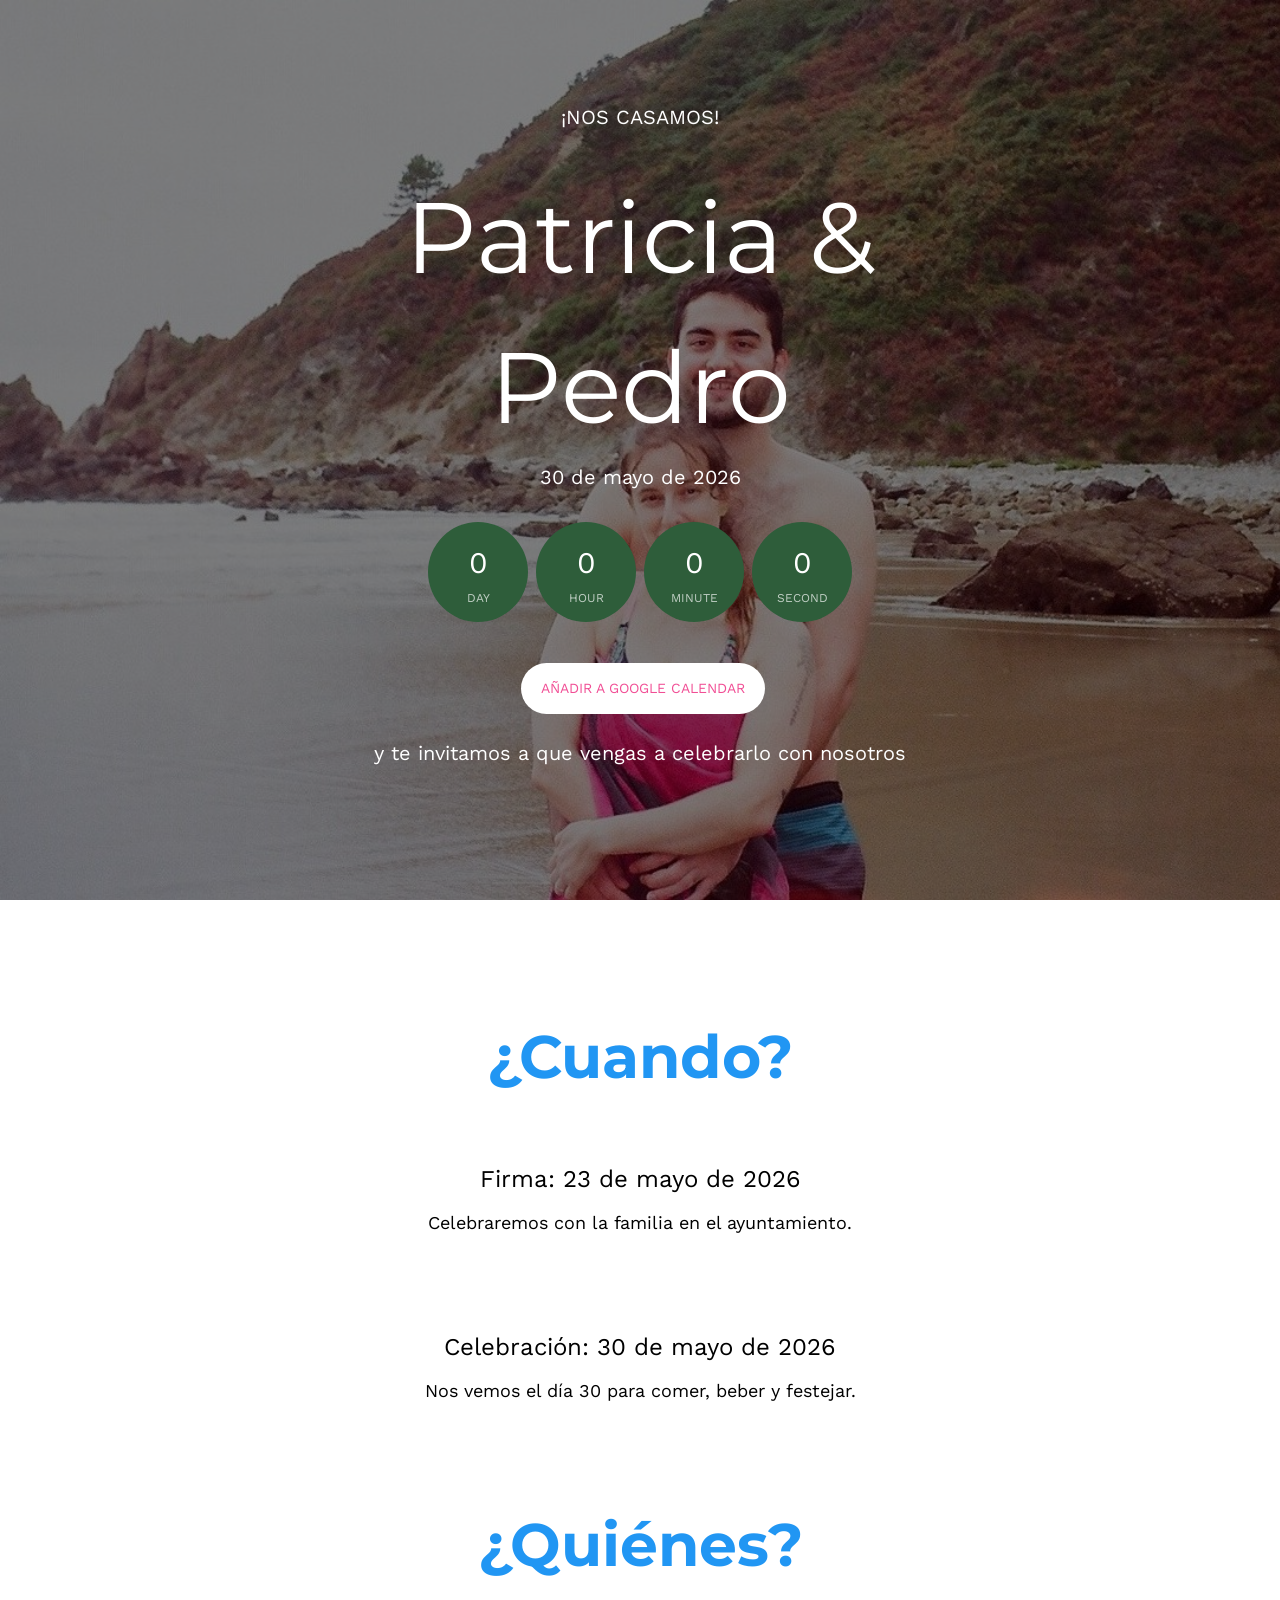
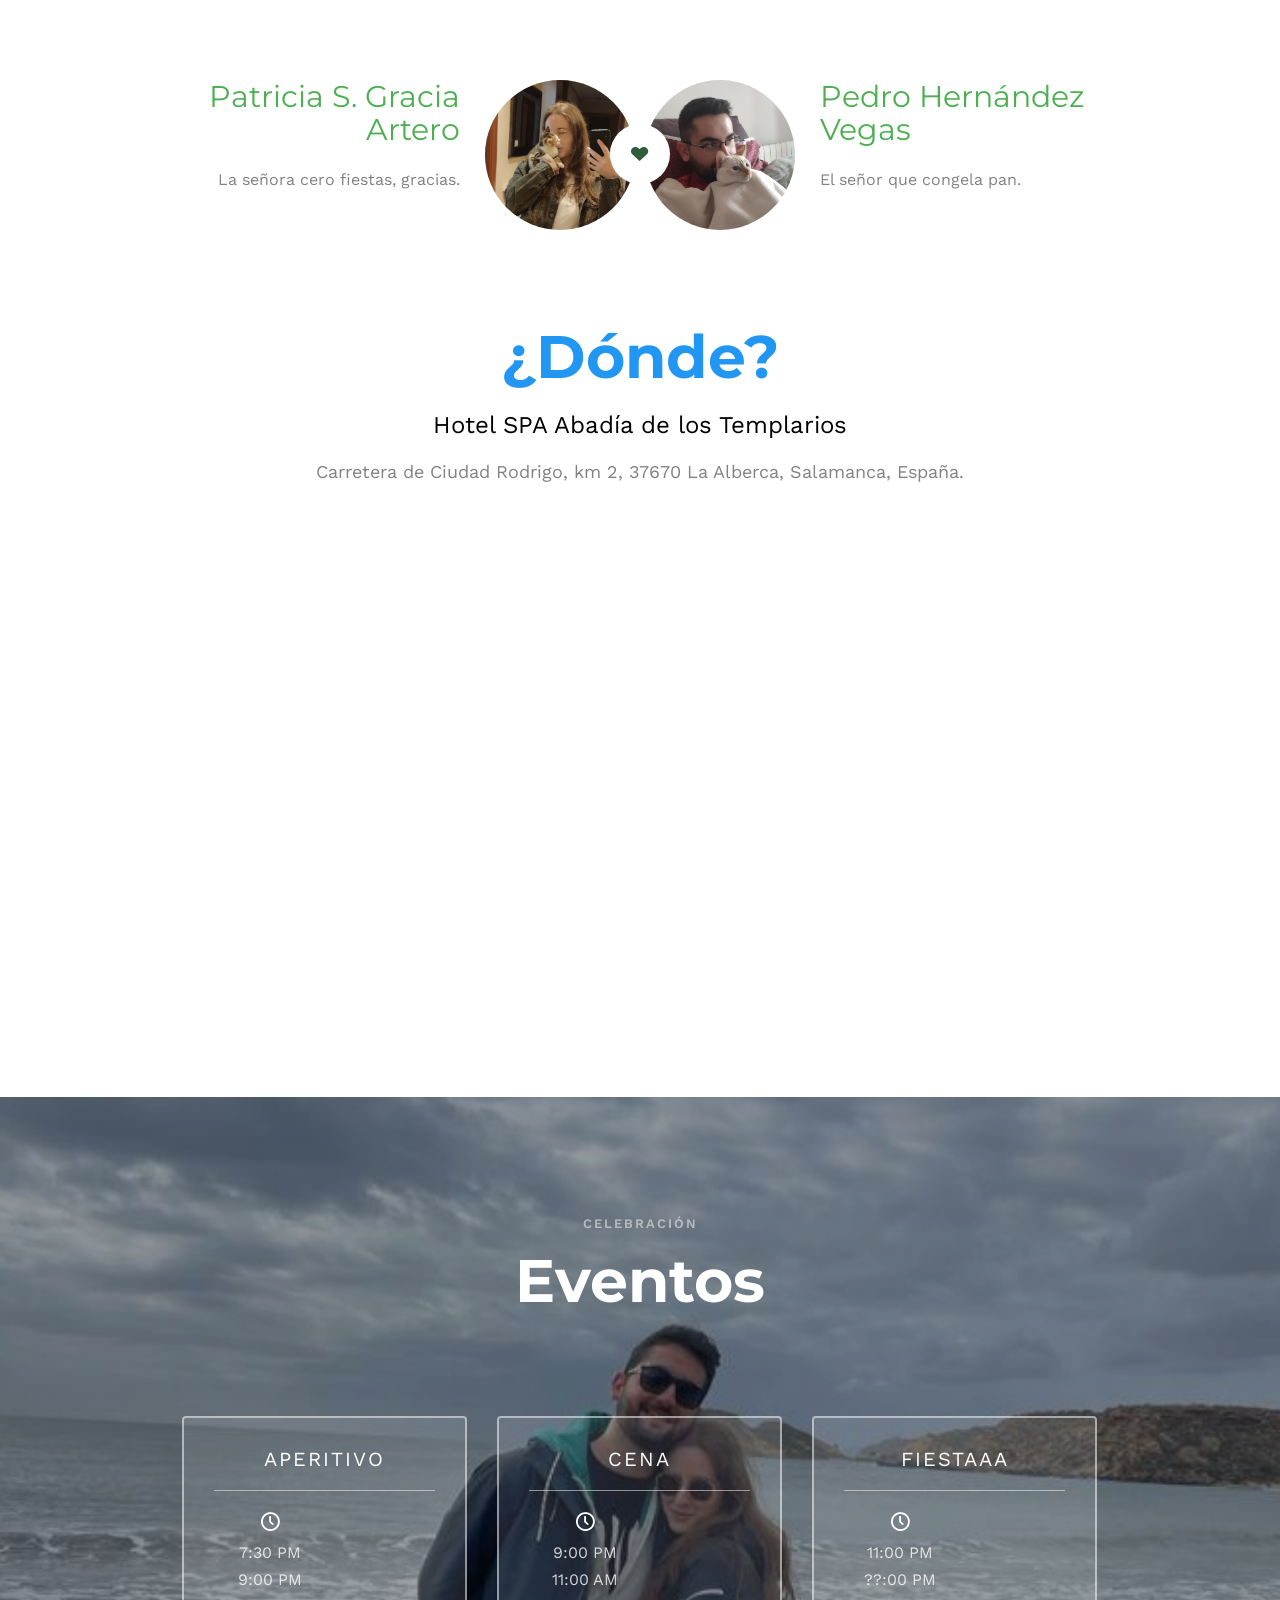
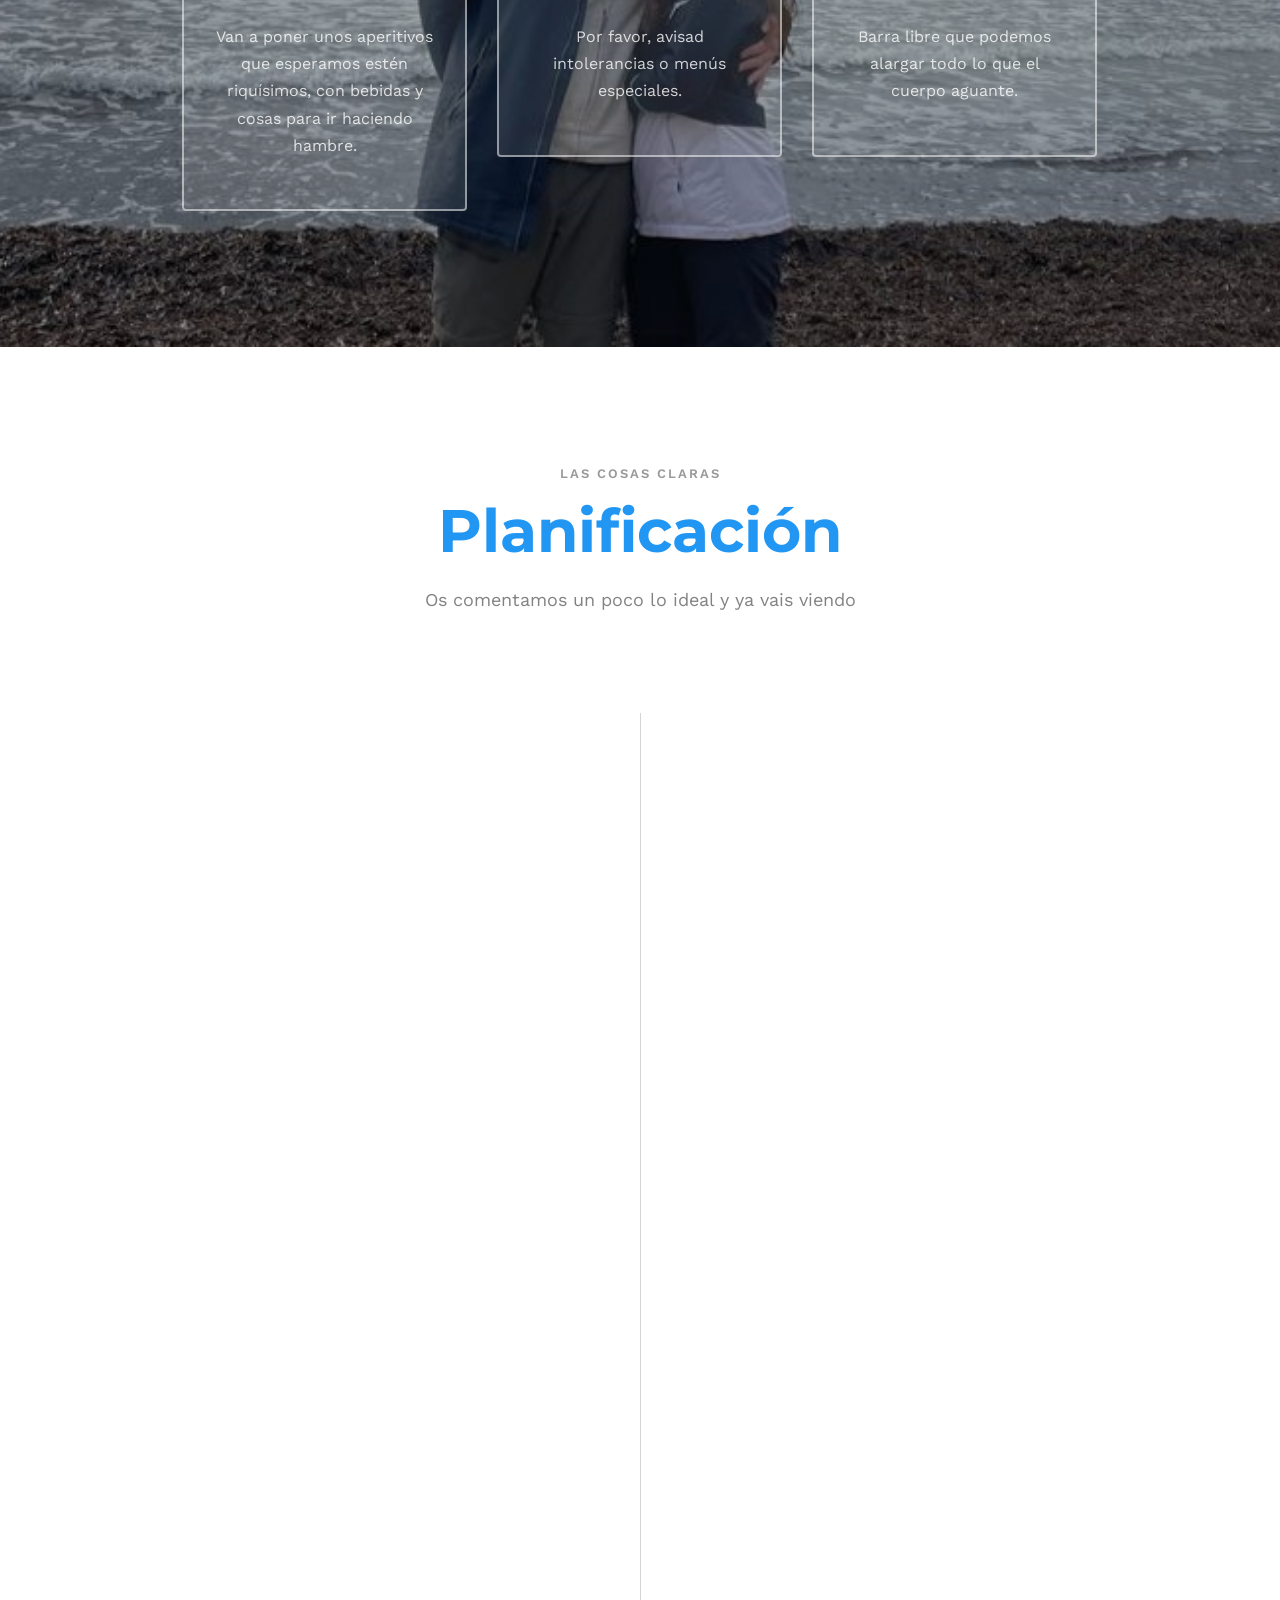
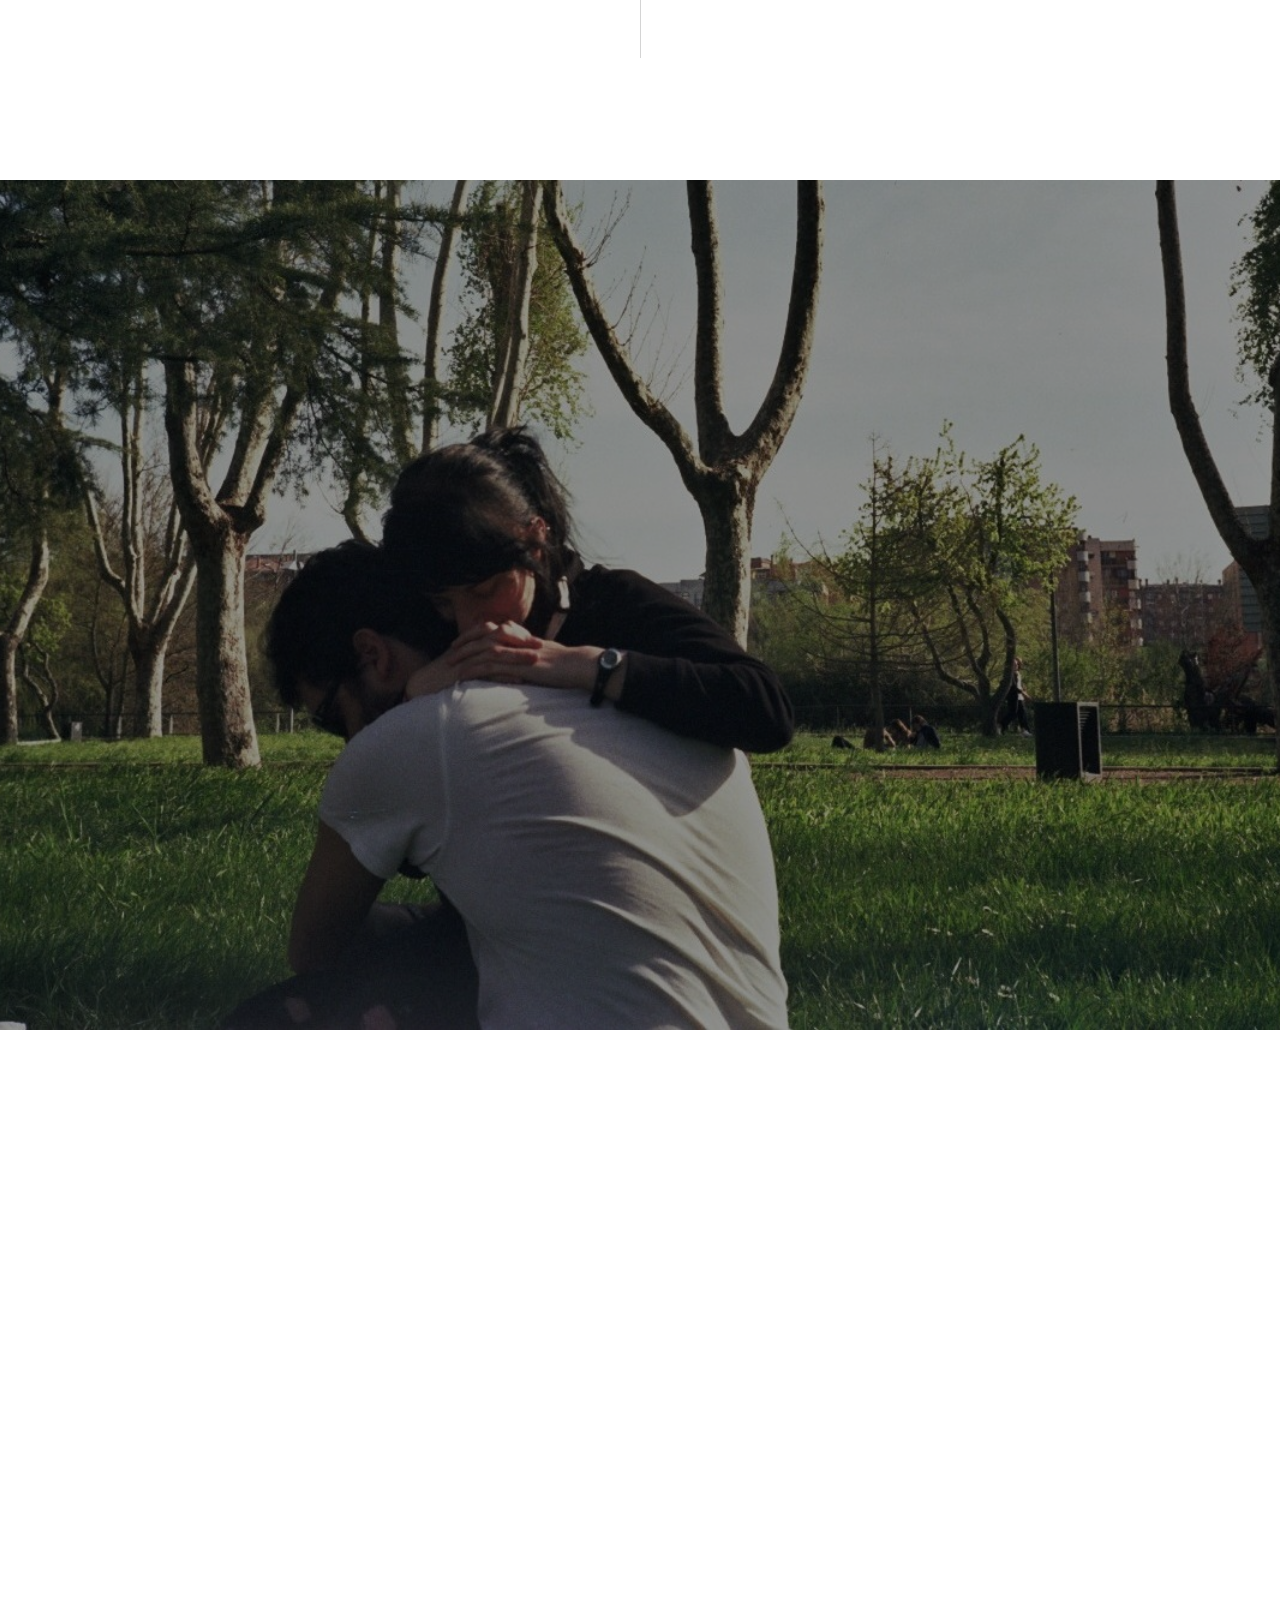
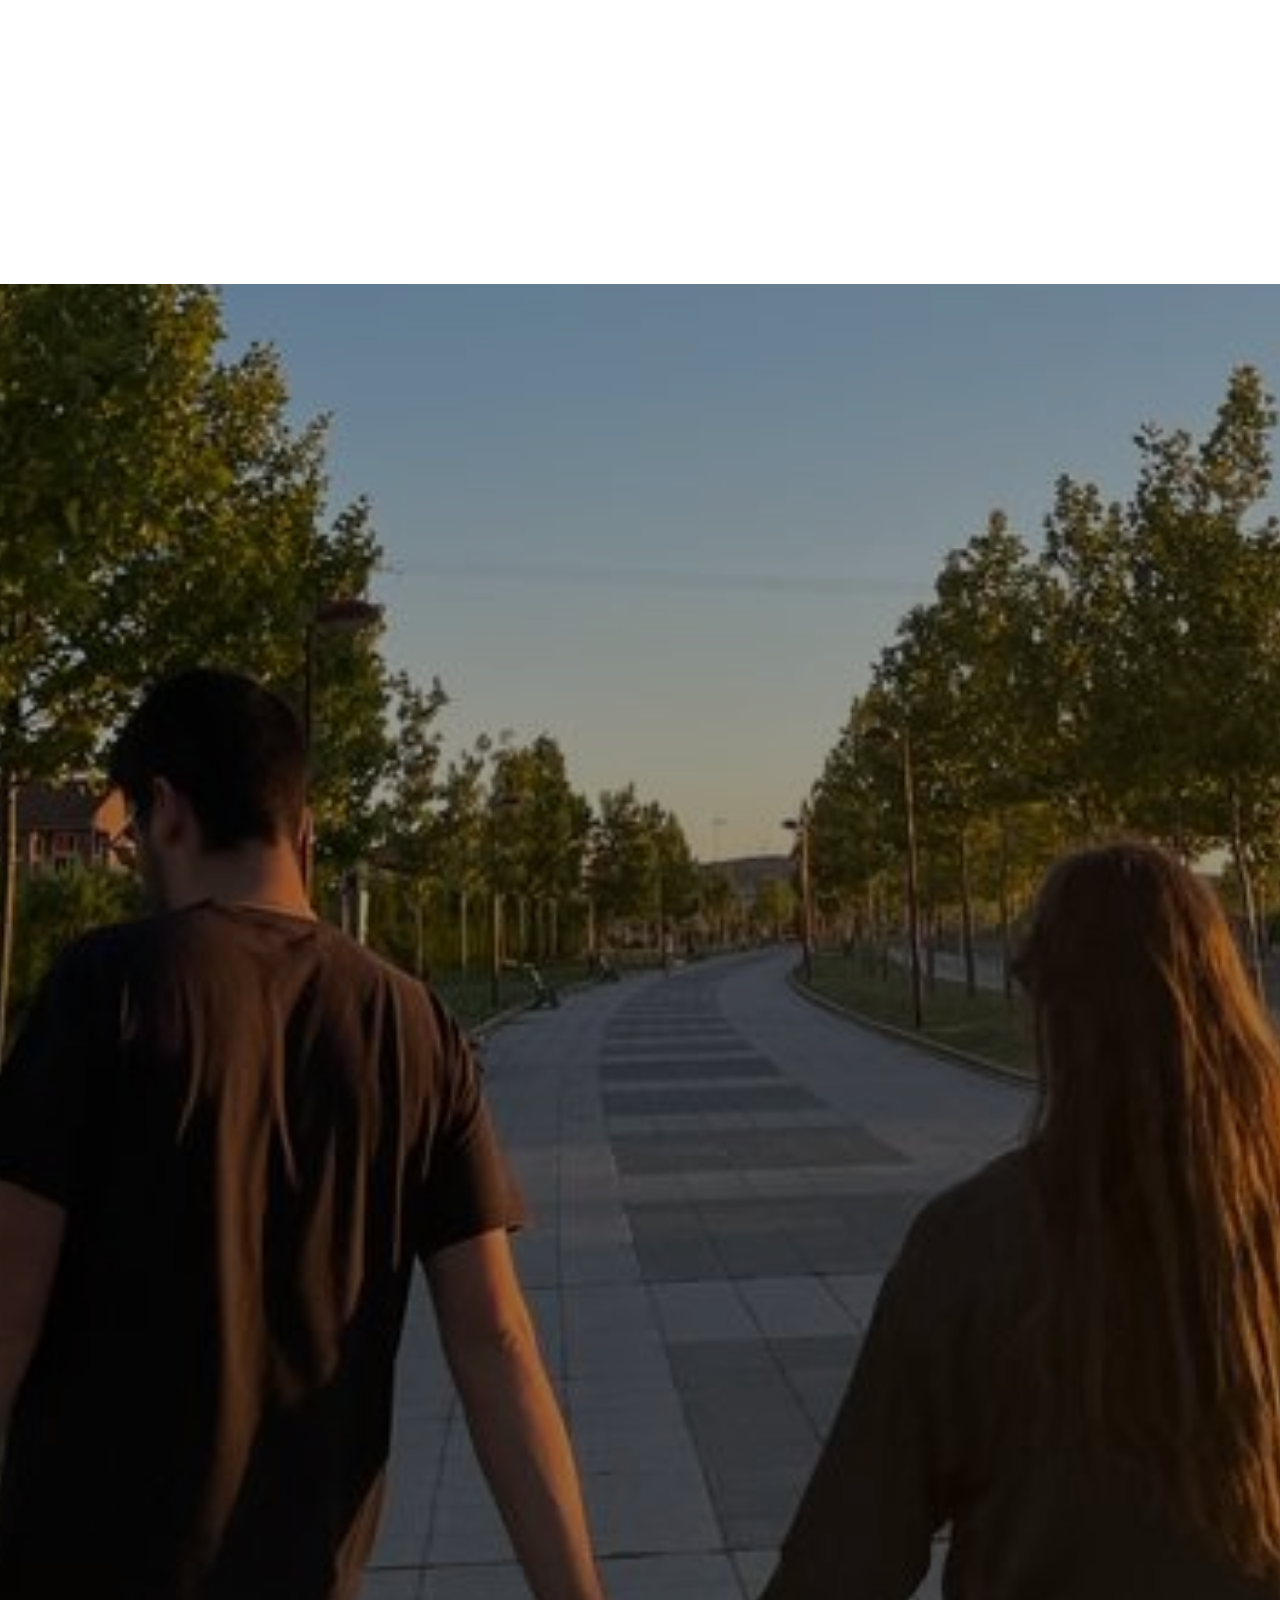
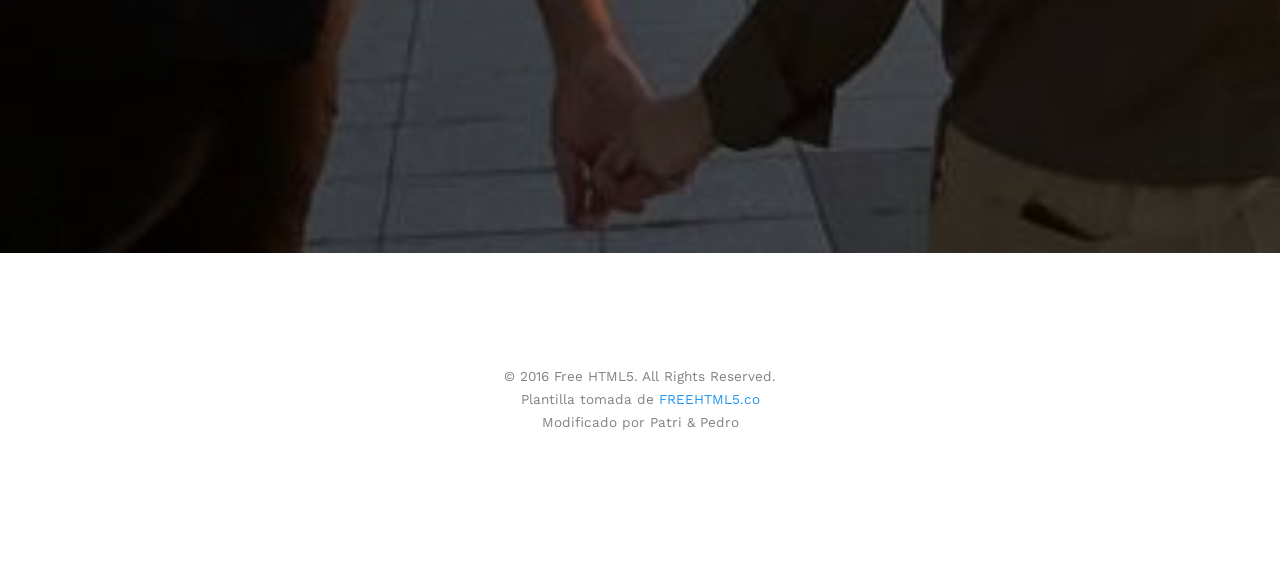
==== index.html @ 4e89b979 "cambios sobre los metadatos" ====
<!DOCTYPE html>
<!--[if lt IE 7]>      <html class="no-js lt-ie9 lt-ie8 lt-ie7"> <![endif]-->
<!--[if IE 7]>         <html class="no-js lt-ie9 lt-ie8"> <![endif]-->
<!--[if IE 8]>         <html class="no-js lt-ie9"> <![endif]-->
<!--[if gt IE 8]><!--> <html class="no-js"> <!--<![endif]-->
	<head>
	<meta charset="utf-8">
	<meta http-equiv="X-UA-Compatible" content="IE=edge">
	<title>Invitación &mdash; Patricia & Pedro</title>
	<meta name="viewport" content="width=device-width, initial-scale=1">
	<meta name="description" content="¡NOS CASAMOS! y te invitamos a que vengas a celebrarlo con nosotros" />
	<meta name="keywords" content="boda, evento privado" />
	<meta name="author" content="Patricia & Pedro" />

  <!-- 
	//////////////////////////////////////////////////////

	FREE HTML5 TEMPLATE 
	DESIGNED & DEVELOPED by FREEHTML5.CO
		
	Website: 		http://freehtml5.co/
	Email: 			info@freehtml5.co
	Twitter: 		http://twitter.com/fh5co
	Facebook: 		https://www.facebook.com/fh5co

	//////////////////////////////////////////////////////
	 -->

  	<!-- Facebook and Twitter integration -->
	<meta property="og:title" content=""/>
	<meta property="og:image" content=""/>
	<meta property="og:url" content=""/>
	<meta property="og:site_name" content=""/>
	<meta property="og:description" content=""/>
	<meta name="twitter:title" content="" />
	<meta name="twitter:image" content="" />
	<meta name="twitter:url" content="" />
	<meta name="twitter:card" content="" />

	<link href='https://fonts.googleapis.com/css?family=Work+Sans:400,300,600,400italic,700' rel='stylesheet' type='text/css'>
	<link href="https://fonts.googleapis.com/css?family=Sacramento" rel="stylesheet">
	
	<!-- Animate.css -->
	<link rel="stylesheet" href="css/animate.css">
	<!-- Icomoon Icon Fonts-->
	<link rel="stylesheet" href="css/icomoon.css">
	<!-- Bootstrap  -->
	<link rel="stylesheet" href="css/bootstrap.css">

	<!-- Magnific Popup -->
	<link rel="stylesheet" href="css/magnific-popup.css">

	<!-- Owl Carousel  -->
	<link rel="stylesheet" href="css/owl.carousel.min.css">
	<link rel="stylesheet" href="css/owl.theme.default.min.css">

	<!-- Theme style  -->
	<link rel="stylesheet" href="css/style.css">

	<!-- Modernizr JS -->
	<script src="js/modernizr-2.6.2.min.js"></script>
	<!-- FOR IE9 below -->
	<!--[if lt IE 9]>
	<script src="js/respond.min.js"></script>
	<![endif]-->
<meta charset="UTF-8">
<link href="https://fonts.googleapis.com/css?family=Work+Sans:400,700&display=swap" rel="stylesheet">
<link href="https://fonts.googleapis.com/css?family=Montserrat:400,700&display=swap" rel="stylesheet">	</head>
	<body>
		
	<div class="fh5co-loader"></div>
	
	<div id="page">

	<header id="fh5co-header" class="fh5co-cover" role="banner" style="background-image:url(images/personales/04830017-horizontal.JPG);" data-stellar-background-ratio="0.5">
		<div class="overlay"></div>
		<div class="container">
			<div class="row">
				<div class="col-md-8 col-md-offset-2 text-center">
					<div class="display-t">
						<div class="display-tc animate-box" data-animate-effect="fadeIn">
							<h2> ¡NOS CASAMOS!</h2>
							<h1>Patricia &amp; Pedro</h1>
							<h2> 30 de mayo de 2026</h2>

							<div class="simply-countdown simply-countdown-one"></div>
							<p>
								<!--<a href="#" class="btn btn-default btn-sm">Guárdate esta fecha</a>-->
								<a href="https://calendar.google.com/calendar/render?action=TEMPLATE&text=Patricia+%26+Pedro+Boda&dates=20260920T170000Z/20260921T020000Z&details=Celebración+de+la+boda+de+Patricia+y+Pedro+en+Hotel+SPA+Abadía+de+los+Templarios%2C+Salamanca%2C+España.&location=Hotel+SPA+Abadía+de+los+Templarios%2C+Salamanca%2C+España" target="_blank" class="btn btn-primary btn-sm" style="margin-left:10px;">
									Añadir a Google Calendar
								</a>
							</p>
							<h2> y te invitamos a que vengas a celebrarlo con nosotros</h2>
						</div>
					</div>
				</div>
			</div>
		</div>
	</header>

	<div id="fh5co-couple">
    <div class="container">
        <div class="row">
            <div class="col-md-8 col-md-offset-2 text-center fh5co-heading animate-box">
                <h2>¿Cuando?</h2>
				<br><br>
                <h3>Firma: 23 de mayo de 2026</h3>
				<h4>Celebraremos con la familia en el ayuntamiento.</h4>
				<br><br><br>
                <h3>Celebración: 30 de mayo de 2026</h3>
				<h4>Nos vemos el día 30 para comer, beber y festejar.</h4>
            </div>
        </div>
        <div class="row">
            <div class="col-md-8 col-md-offset-2 text-center fh5co-heading animate-box">
                <h2>¿Quiénes?</h2>
            </div>
        </div>
        <div class="couple-wrap animate-box">
            <div class="couple-half">
                <div class="groom">
                    <img src="images/personales/gato2.jpg" alt="groom" class="img-responsive">
                </div>
                <div class="desc-groom">
                    <h3>Patricia S. Gracia Artero</h3>
                    <p>La señora cero fiestas, gracias.</p>
                </div>
            </div>

            <p class="heart text-center"><i class="icon-heart2"></i></p>

            <div class="couple-half">
                <div class="bride">
                    <img src="images/personales/gato1.jpg" alt="bride" class="img-responsive">
                </div>
                <div class="desc-bride">
                    <h3>Pedro Hernández Vegas</h3>
                    <p>El señor que congela pan.</p>
                </div>
            </div>
        </div>
	        <!-- Espaciador -->
        <div style="margin-top: 60px;"></div>
        <!-- Mapa de ubicación -->
        <div class="row">
            <div class="col-md-12 text-center fh5co-heading animate-box">
				<br><br><br>
                <h2>¿Dónde?</h2>
                <h3>Hotel SPA Abadía de los Templarios</h3>
				<p>Carretera de Ciudad Rodrigo, km 2, 37670 La Alberca, Salamanca, España.</p>
            </div>
        </div>
        <div class="map-container" style="width: 100%; height: 400px;">
            <iframe
                width="100%"
                height="100%"
                frameborder="0"
                style="border:0"
                src="https://www.google.com/maps/embed?pb=!1m18!1m12!1m3!1d5056.57852788557!2d-6.118720622609601!3d40.49855047142663!2m3!1f0!2f0!3f0!3m2!1i1024!2i768!4f13.1!3m3!1m2!1s0xd637f32259c9955%3A0x1fccfedfb00e240e!2sHotel%20SPA%20Abad%C3%ADa%20de%20los%20Templarios!5e1!3m2!1ses!2ses!4v1754592334912!5m2!1ses!2ses"
                allowfullscreen=""
                loading="lazy"
                referrerpolicy="no-referrer-when-downgrade">
            </iframe>
        </div>
    </div>
</div>

	<div id="fh5co-event" class="fh5co-bg" style="background-image:url(images/personales/1706093877881-horizontal.jpg);">
		<div class="overlay"></div>
		<div class="container">
			<div class="row">
				<div class="col-md-8 col-md-offset-2 text-center fh5co-heading animate-box">
					<span>Celebración</span>
					<h2>Eventos</h2>
				</div>
			</div>
			<div class="row">
				<div class="display-t">
					<div class="display-tc">
						<div class="col-md-10 col-md-offset-1">
							<div class="col-md-4 col-sm-4 text-center">
								<div class="event-wrap animate-box">
									<h3>Aperitivo</h3>
									<div class="event-col">
										<i class="icon-clock"></i>
										<span>7:30 PM</span>
										<span>9:00 PM</span>
									</div>
        							<div class="event-col" style="visibility: hidden;"><i class="icon-calendar"></i>
										<i class="icon-calendar"></i>
										<span>---------</span>
										<span>----</span>
									</div>
									
									<p>Van a poner unos aperitivos que esperamos estén riquísimos, con bebidas y cosas para ir haciendo hambre.</p>
								</div>
							</div>
							<div class="col-md-4 col-sm-4 text-center">
								<div class="event-wrap animate-box">
									<h3>Cena</h3>
									<div class="event-col">
										<i class="icon-clock"></i>
										<span>9:00 PM</span>
										<span>11:00 AM</span>
									</div>
        							<div class="event-col" style="visibility: hidden;"><i class="icon-calendar"></i>
										<i class="icon-calendar"></i>
										<span>-----</span>
										<span>-----</span>
									</div>
									<p>Por favor, avisad intolerancias o menús especiales.</p>
								</div>
							</div>
							<div class="col-md-4 col-sm-4 text-center">
								<div class="event-wrap animate-box">
									<h3>Fiestaaa</h3>
									<div class="event-col">
										<i class="icon-clock"></i>
										<span>11:00 PM</span>
										<span>??:00 PM</span>
									</div>
        							<div class="event-col" style="visibility: hidden;"><i class="icon-calendar"></i>
										<span>-----</span>
										<span>----</span>
									</div>
									<br>
									<p>Barra libre que podemos alargar todo lo que el cuerpo aguante.</p>
								</div>
							</div>
						</div>
					</div>
				</div>
			</div>
		</div>
	</div>

	<div id="fh5co-couple-story">
		<div class="container">
			<div class="row">
				<div class="col-md-8 col-md-offset-2 text-center fh5co-heading animate-box">
					<span>Las cosas claras</span>
					<h2>Planificación</h2>
					<p>Os comentamos un poco lo ideal y ya vais viendo</p>
				</div>
			</div>
			<div class="row">
				<div class="col-md-12 col-md-offset-0">
					<ul class="timeline animate-box">
						<li class="animate-box">
							<div class="timeline-badge" style="background-image:url(images/personales/image.png);"></div>
							<div class="timeline-panel">
								<div class="timeline-heading">
									<h3 class="timeline-title">Llegada al lugar</h3>
									<span class="date">HORA: 19:00 PM</span>
								</div>
								<div class="timeline-body">
									<p>
										En el hotel hay parking, donde podéis dejar vuestros coches. Si queréis ir a la zona del pueblo, o vais en transporte público, hay un parking público a 25 minutos andando del hotel.	
										<br><a href="https://maps.app.goo.gl/VbkJ3s8pn1xzG19w6" target="_blank">
											Ubicación del parking del hotel
										</a>
									</p>
								</div>
									
							</div>
						</li>
						<li class="timeline-inverted animate-box">
							<div class="timeline-badge" style="background-image:url(images/personales/IMG_0637.jpg);"></div>
							<div class="timeline-panel">
								<div class="timeline-heading">
									<h3 class="timeline-title">Aperativo y fiesta</h3>
									<span class="date">HORA: 19:30 PM</span>
								</div>
								<div class="timeline-body">
									<p>En recepción os indicarán dónde debéis ir. El lugar del aperitivo/cóctel es exterior. Posteriormente iremos a la cena y, para finalizar, fiesta y barra libre.</p>
								</div>
							</div>
						</li>
						<li class="animate-box">
							<div class="timeline-badge" style="background-image:url(images/personales/Captura\ de\ pantalla\ 2025-08-07\ 203533.png);"></div>
							<div class="timeline-panel">
								<div class="timeline-heading">
									<h3 class="timeline-title">La noche</h3>

								</div>
								<div class="timeline-body">
									<p>Si vais a beber, os recomendamos encarecidamente dormir en el hotel o en el pueblo (por razones obvias). El hotel tiene apartamentos con varias habitaciones si queréis compartir, o habitaciones preciosas, aunque hay montones de alojamientos en el pueblo. ¡Reservad con antelación!</p>
								</div>
							</div>
						</li>
			    	</ul>
				</div>
			</div>
		</div>
	</div>

<div id="fh5co-event" class="fh5co-bg" style="background-image:url(images/personales/vieja-horizontal.JPG);">
		<div class="overlay"></div>
		<div class="container">
			<div class="row">
				<div class="col-md-8 col-md-offset-2 text-center fh5co-heading animate-box">
					<span>Mandato Real</span>
					<h2>Etiqueta</h2>
				</div>
			</div>
			<div class="row">
				<div class="display-t">
					<div class="display-tc">
						<div class="col-md-10 col-md-offset-1">
								<div class="event-wrap animate-box">
									<h3>Guapetes</h3>								
									<p>Yo creo que ya es hora de tener un evento donde nos pongamos guapos. 
										<br><br>Así que, por favor, arregladitos. No hace falta que sea caro ni nuevo, pero sí que se vea que os habéis puesto algo chulo.
										<br><br>No va a ser el típico bodorrio ni mucho menos, pero al menos algo más elegante y divertido, y tener así la excusa para ponerte ese vestido que nunca te pones, María Antonia.
									</p>
								</div>
							</div>	
						</div>
					</div>
				</div>
			</div>
		</div>
	</div>

	<div id="fh5co-couple-story">
		<div class="container">
			<div class="row">
				<div class="col-md-8 col-md-offset-2 text-center fh5co-heading animate-box">
					<h2>Comunicación</h2>
					<span>Canal oficial</span>
				</div>
			</div>
			<div class="row">
				<div class="col-md-12 col-md-offset-0">
					<ul class="timeline animate-box">
						<li class="animate-box">
							<div class="timeline-badge" style="background-image:url(images/personales/qr.jpg);"></div>
							<div class="timeline-panel">
								<div class="timeline-heading">
									<h3 class="timeline-title">Grupo de WhatsApp OPCIONAL</h3>
								</div>
								<div class="timeline-body">
									<p>
										No somos ultra mega fans de tener grupos de WhatsApp, pero sí que es cierto que para coordinar todo lo relacionado con la boda es lo más fácil.
										<br>Así que, si quieres, puedes unirte al grupo de WhatsApp que hemos creado para la ocasión.
										<br>Si no quieres, no pasa nada, nos escribes directamente y ya 😉
										<br><a href="https://chat.whatsapp.com/LWTruorAY9M9Crz7KqflLq?mode=ac_t" target="_blank">
											Invitación por enlace
										</a>
									</p>
								</div>
							</div>
						</li>						
			    	</ul>
				</div>
			</div>
		</div>
	</div>

	<div id="fh5co-started" class="fh5co-bg" style="background-image:url(images/personales/1661087481581-horizontal.jpg); background-size: cover; background-position: center;">
		<div class="overlay"></div>
		<div class="container">
			<div class="row animate-box">
				<div class="col-md-8 col-md-offset-2 text-center fh5co-heading" style="color: #fff;">
					<h2 style="color: #fff;">¡Apúntate!</h2>
					<p style="font-size: 18px;">Si no quieres o no puedes venir, no hay ningún problema. Lo comprendemos perfectamente y esta invitación no fuerza a nadie. Eso sí, cuanto antes lo supiéramos, mejor.
						<br> <br> Si puedes y quieres venir, nos haces un favor rellenando este formulario. Pero si no quieres, nos escribes directamente y ya 😉</p>
				</div>
			</div>
			<div class="row animate-box">
				<div class="col-md-10 col-md-offset-1">
					<div style="background: rgba(255, 255, 255, 0.95); padding: 30px; border-radius: 10px; box-shadow: 0 0 20px rgba(0,0,0,0.2);">
						<iframe src="https://docs.google.com/forms/d/e/1FAIpQLSeB-c5Mp_4YWOjnpd-VU0xcT3p5u36wtphVD2qWpcsfjfG6tg/viewform?embedded=true" width="100%" height="975" frameborder="0" marginheight="0" marginwidth="0">Cargando…</iframe>
					</div>
				</div>
			</div>
		</div>
	</div>


	<footer id="fh5co-footer" role="contentinfo">
		<div class="container">

			<div class="row copyright">
				<div class="col-md-12 text-center">
					<p>

						<small class="block">&copy; 2016 Free HTML5. All Rights Reserved.</small> 
						<small class="block">Plantilla tomada de <a href="http://freehtml5.co/" target="_blank">FREEHTML5.co</a></small>
						<small class="block">Modificado por Patri & Pedro</small>
					</p>

				</div>
			</div>

		</div>
	</footer>
	</div>

	<div class="gototop js-top">
		<a href="#" class="js-gotop"><i class="icon-arrow-up"></i></a>
	</div>
	
	<!-- jQuery -->
	<script src="js/jquery.min.js"></script>
	<!-- jQuery Easing -->
	<script src="js/jquery.easing.1.3.js"></script>
	<!-- Bootstrap -->
	<script src="js/bootstrap.min.js"></script>
	<!-- Waypoints -->
	<script src="js/jquery.waypoints.min.js"></script>
	<!-- Carousel -->
	<script src="js/owl.carousel.min.js"></script>
	<!-- countTo -->
	<script src="js/jquery.countTo.js"></script>

	<!-- Stellar -->
	<script src="js/jquery.stellar.min.js"></script>
	<!-- Magnific Popup -->
	<script src="js/jquery.magnific-popup.min.js"></script>
	<script src="js/magnific-popup-options.js"></script>

	<!-- // <script src="https://cdnjs.cloudflare.com/ajax/libs/prism/0.0.1/prism.min.js"></script> -->
	<script src="js/simplyCountdown.js"></script>
	<!-- Main -->
	<script src="js/main.js"></script>

	<script>
	// Fecha objetivo: 30 de mayo de 2026, 19:00 hora local
	var d = new Date(2026, 4, 30, 19, 0, 0); // Mes 4 = mayo (0-indexed)

    // default example
    simplyCountdown('.simply-countdown-one', {
        year: d.getFullYear(),
        month: d.getMonth() + 1,
        day: d.getDate()
    });

    //jQuery example
    $('#simply-countdown-losange').simplyCountdown({
        year: d.getFullYear(),
        month: d.getMonth() + 1,
        day: d.getDate(),
        enableUtc: false
    });
</script>

	</body>
</html>
---- css/icomoon.css ----
@font-face {
  font-family: 'icomoon';
  src:  url('../fonts/icomoon/icomoon.eot?6iuir');
  src:  url('../fonts/icomoon/icomoon.eot?6iuir#iefix') format('embedded-opentype'),
    url('../fonts/icomoon/icomoon.ttf?6iuir') format('truetype'),
    url('../fonts/icomoon/icomoon.woff?6iuir') format('woff'),
    url('../fonts/icomoon/icomoon.svg?6iuir#icomoon') format('svg');
  font-weight: normal;
  font-style: normal;
}

[class^="icon-"], [class*=" icon-"] {
  /* use !important to prevent issues with browser extensions that change fonts */
  font-family: 'icomoon' !important;
  speak: none;
  font-style: normal;
  font-weight: normal;
  font-variant: normal;
  text-transform: none;
  line-height: 1;

  /* Better Font Rendering =========== */
  -webkit-font-smoothing: antialiased;
  -moz-osx-font-smoothing: grayscale;
}

.icon-eye:before {
  content: "\e000";
}
.icon-paper-clip:before {
  content: "\e001";
}
.icon-mail:before {
  content: "\e002";
}
.icon-toggle:before {
  content: "\e003";
}
.icon-layout:before {
  content: "\e004";
}
.icon-link:before {
  content: "\e005";
}
.icon-bell:before {
  content: "\e006";
}
.icon-lock:before {
  content: "\e007";
}
.icon-unlock:before {
  content: "\e008";
}
.icon-ribbon:before {
  content: "\e009";
}
.icon-image:before {
  content: "\e010";
}
.icon-signal:before {
  content: "\e011";
}
.icon-target:before {
  content: "\e012";
}
.icon-clipboard:before {
  content: "\e013";
}
.icon-clock:before {
  content: "\e014";
}
.icon-watch:before {
  content: "\e015";
}
.icon-air-play:before {
  content: "\e016";
}
.icon-camera:before {
  content: "\e017";
}
.icon-video:before {
  content: "\e018";
}
.icon-disc:before {
  content: "\e019";
}
.icon-printer:before {
  content: "\e020";
}
.icon-monitor:before {
  content: "\e021";
}
.icon-server:before {
  content: "\e022";
}
.icon-cog:before {
  content: "\e023";
}
.icon-heart:before {
  content: "\e024";
}
.icon-paragraph:before {
  content: "\e025";
}
.icon-align-justify:before {
  content: "\e026";
}
.icon-align-left:before {
  content: "\e027";
}
.icon-align-center:before {
  content: "\e028";
}
.icon-align-right:before {
  content: "\e029";
}
.icon-book:before {
  content: "\e030";
}
.icon-layers:before {
  content: "\e031";
}
.icon-stack:before {
  content: "\e032";
}
.icon-stack-2:before {
  content: "\e033";
}
.icon-paper:before {
  content: "\e034";
}
.icon-paper-stack:before {
  content: "\e035";
}
.icon-search:before {
  content: "\e036";
}
.icon-zoom-in:before {
  content: "\e037";
}
.icon-zoom-out:before {
  content: "\e038";
}
.icon-reply:before {
  content: "\e039";
}
.icon-circle-plus:before {
  content: "\e040";
}
.icon-circle-minus:before {
  content: "\e041";
}
.icon-circle-check:before {
  content: "\e042";
}
.icon-circle-cross:before {
  content: "\e043";
}
.icon-square-plus:before {
  content: "\e044";
}
.icon-square-minus:before {
  content: "\e045";
}
.icon-square-check:before {
  content: "\e046";
}
.icon-square-cross:before {
  content: "\e047";
}
.icon-microphone:before {
  content: "\e048";
}
.icon-record:before {
  content: "\e049";
}
.icon-skip-back:before {
  content: "\e050";
}
.icon-rewind:before {
  content: "\e051";
}
.icon-play:before {
  content: "\e052";
}
.icon-pause:before {
  content: "\e053";
}
.icon-stop:before {
  content: "\e054";
}
.icon-fast-forward:before {
  content: "\e055";
}
.icon-skip-forward:before {
  content: "\e056";
}
.icon-shuffle:before {
  content: "\e057";
}
.icon-repeat:before {
  content: "\e058";
}
.icon-folder:before {
  content: "\e059";
}
.icon-umbrella:before {
  content: "\e060";
}
.icon-moon:before {
  content: "\e061";
}
.icon-thermometer:before {
  content: "\e062";
}
.icon-drop:before {
  content: "\e063";
}
.icon-sun:before {
  content: "\e064";
}
.icon-cloud:before {
  content: "\e065";
}
.icon-cloud-upload:before {
  content: "\e066";
}
.icon-cloud-download:before {
  content: "\e067";
}
.icon-upload:before {
  content: "\e068";
}
.icon-download:before {
  content: "\e069";
}
.icon-location:before {
  content: "\e070";
}
.icon-location-2:before {
  content: "\e071";
}
.icon-map:before {
  content: "\e072";
}
.icon-battery:before {
  content: "\e073";
}
.icon-head:before {
  content: "\e074";
}
.icon-briefcase:before {
  content: "\e075";
}
.icon-speech-bubble:before {
  content: "\e076";
}
.icon-anchor:before {
  content: "\e077";
}
.icon-globe:before {
  content: "\e078";
}
.icon-box:before {
  content: "\e079";
}
.icon-reload:before {
  content: "\e080";
}
.icon-share:before {
  content: "\e081";
}
.icon-marquee:before {
  content: "\e082";
}
.icon-marquee-plus:before {
  content: "\e083";
}
.icon-marquee-minus:before {
  content: "\e084";
}
.icon-tag:before {
  content: "\e085";
}
.icon-power:before {
  content: "\e086";
}
.icon-command:before {
  content: "\e087";
}
.icon-alt:before {
  content: "\e088";
}
.icon-esc:before {
  content: "\e089";
}
.icon-bar-graph:before {
  content: "\e090";
}
.icon-bar-graph-2:before {
  content: "\e091";
}
.icon-pie-graph:before {
  content: "\e092";
}
.icon-star:before {
  content: "\e093";
}
.icon-arrow-left:before {
  content: "\e094";
}
.icon-arrow-right:before {
  content: "\e095";
}
.icon-arrow-up:before {
  content: "\e096";
}
.icon-arrow-down:before {
  content: "\e097";
}
.icon-volume:before {
  content: "\e098";
}
.icon-mute:before {
  content: "\e099";
}
.icon-content-right:before {
  content: "\e100";
}
.icon-content-left:before {
  content: "\e101";
}
.icon-grid:before {
  content: "\e102";
}
.icon-grid-2:before {
  content: "\e103";
}
.icon-columns:before {
  content: "\e104";
}
.icon-loader:before {
  content: "\e105";
}
.icon-bag:before {
  content: "\e106";
}
.icon-ban:before {
  content: "\e107";
}
.icon-flag:before {
  content: "\e108";
}
.icon-trash:before {
  content: "\e109";
}
.icon-expand:before {
  content: "\e110";
}
.icon-contract:before {
  content: "\e111";
}
.icon-maximize:before {
  content: "\e112";
}
.icon-minimize:before {
  content: "\e113";
}
.icon-plus:before {
  content: "\e114";
}
.icon-minus:before {
  content: "\e115";
}
.icon-check:before {
  content: "\e116";
}
.icon-cross:before {
  content: "\e117";
}
.icon-move:before {
  content: "\e118";
}
.icon-delete:before {
  content: "\e119";
}
.icon-menu:before {
  content: "\e120";
}
.icon-archive:before {
  content: "\e121";
}
.icon-inbox:before {
  content: "\e122";
}
.icon-outbox:before {
  content: "\e123";
}
.icon-file:before {
  content: "\e124";
}
.icon-file-add:before {
  content: "\e125";
}
.icon-file-subtract:before {
  content: "\e126";
}
.icon-help:before {
  content: "\e127";
}
.icon-open:before {
  content: "\e128";
}
.icon-ellipsis:before {
  content: "\e129";
}
.icon-add-to-list:before {
  content: "\e900";
}
.icon-classic-computer:before {
  content: "\e901";
}
.icon-controller-fast-backward:before {
  content: "\e902";
}
.icon-creative-commons-attribution:before {
  content: "\e903";
}
.icon-creative-commons-noderivs:before {
  content: "\e904";
}
.icon-creative-commons-noncommercial-eu:before {
  content: "\e905";
}
.icon-creative-commons-noncommercial-us:before {
  content: "\e906";
}
.icon-creative-commons-public-domain:before {
  content: "\e907";
}
.icon-creative-commons-remix:before {
  content: "\e908";
}
.icon-creative-commons-share:before {
  content: "\e909";
}
.icon-creative-commons-sharealike:before {
  content: "\e90a";
}
.icon-creative-commons:before {
  content: "\e90b";
}
.icon-document-landscape:before {
  content: "\e90c";
}
.icon-remove-user:before {
  content: "\e90d";
}
.icon-warning:before {
  content: "\e90e";
}
.icon-arrow-bold-down:before {
  content: "\e90f";
}
.icon-arrow-bold-left:before {
  content: "\e910";
}
.icon-arrow-bold-right:before {
  content: "\e911";
}
.icon-arrow-bold-up:before {
  content: "\e912";
}
.icon-arrow-down2:before {
  content: "\e913";
}
.icon-arrow-left2:before {
  content: "\e914";
}
.icon-arrow-long-down:before {
  content: "\e915";
}
.icon-arrow-long-left:before {
  content: "\e916";
}
.icon-arrow-long-right:before {
  content: "\e917";
}
.icon-arrow-long-up:before {
  content: "\e918";
}
.icon-arrow-right2:before {
  content: "\e919";
}
.icon-arrow-up2:before {
  content: "\e91a";
}
.icon-arrow-with-circle-down:before {
  content: "\e91b";
}
.icon-arrow-with-circle-left:before {
  content: "\e91c";
}
.icon-arrow-with-circle-right:before {
  content: "\e91d";
}
.icon-arrow-with-circle-up:before {
  content: "\e91e";
}
.icon-bookmark:before {
  content: "\e91f";
}
.icon-bookmarks:before {
  content: "\e920";
}
.icon-chevron-down:before {
  content: "\e921";
}
.icon-chevron-left:before {
  content: "\e922";
}
.icon-chevron-right:before {
  content: "\e923";
}
.icon-chevron-small-down:before {
  content: "\e924";
}
.icon-chevron-small-left:before {
  content: "\e925";
}
.icon-chevron-small-right:before {
  content: "\e926";
}
.icon-chevron-small-up:before {
  content: "\e927";
}
.icon-chevron-thin-down:before {
  content: "\e928";
}
.icon-chevron-thin-left:before {
  content: "\e929";
}
.icon-chevron-thin-right:before {
  content: "\e92a";
}
.icon-chevron-thin-up:before {
  content: "\e92b";
}
.icon-chevron-up:before {
  content: "\e92c";
}
.icon-chevron-with-circle-down:before {
  content: "\e92d";
}
.icon-chevron-with-circle-left:before {
  content: "\e92e";
}
.icon-chevron-with-circle-right:before {
  content: "\e92f";
}
.icon-chevron-with-circle-up:before {
  content: "\e930";
}
.icon-cloud2:before {
  content: "\e931";
}
.icon-controller-fast-forward:before {
  content: "\e932";
}
.icon-controller-jump-to-start:before {
  content: "\e933";
}
.icon-controller-next:before {
  content: "\e934";
}
.icon-controller-paus:before {
  content: "\e935";
}
.icon-controller-play:before {
  content: "\e936";
}
.icon-controller-record:before {
  content: "\e937";
}
.icon-controller-stop:before {
  content: "\e938";
}
.icon-controller-volume:before {
  content: "\e939";
}
.icon-dot-single:before {
  content: "\e93a";
}
.icon-dots-three-horizontal:before {
  content: "\e93b";
}
.icon-dots-three-vertical:before {
  content: "\e93c";
}
.icon-dots-two-horizontal:before {
  content: "\e93d";
}
.icon-dots-two-vertical:before {
  content: "\e93e";
}
.icon-download2:before {
  content: "\e93f";
}
.icon-emoji-flirt:before {
  content: "\e940";
}
.icon-flow-branch:before {
  content: "\e941";
}
.icon-flow-cascade:before {
  content: "\e942";
}
.icon-flow-line:before {
  content: "\e943";
}
.icon-flow-parallel:before {
  content: "\e944";
}
.icon-flow-tree:before {
  content: "\e945";
}
.icon-install:before {
  content: "\e946";
}
.icon-layers2:before {
  content: "\e947";
}
.icon-open-book:before {
  content: "\e948";
}
.icon-resize-100:before {
  content: "\e949";
}
.icon-resize-full-screen:before {
  content: "\e94a";
}
.icon-save:before {
  content: "\e94b";
}
.icon-select-arrows:before {
  content: "\e94c";
}
.icon-sound-mute:before {
  content: "\e94d";
}
.icon-sound:before {
  content: "\e94e";
}
.icon-trash2:before {
  content: "\e94f";
}
.icon-triangle-down:before {
  content: "\e950";
}
.icon-triangle-left:before {
  content: "\e951";
}
.icon-triangle-right:before {
  content: "\e952";
}
.icon-triangle-up:before {
  content: "\e953";
}
.icon-uninstall:before {
  content: "\e954";
}
.icon-upload-to-cloud:before {
  content: "\e955";
}
.icon-upload2:before {
  content: "\e956";
}
.icon-add-user:before {
  content: "\e957";
}
.icon-address:before {
  content: "\e958";
}
.icon-adjust:before {
  content: "\e959";
}
.icon-air:before {
  content: "\e95a";
}
.icon-aircraft-landing:before {
  content: "\e95b";
}
.icon-aircraft-take-off:before {
  content: "\e95c";
}
.icon-aircraft:before {
  content: "\e95d";
}
.icon-align-bottom:before {
  content: "\e95e";
}
.icon-align-horizontal-middle:before {
  content: "\e95f";
}
.icon-align-left2:before {
  content: "\e960";
}
.icon-align-right2:before {
  content: "\e961";
}
.icon-align-top:before {
  content: "\e962";
}
.icon-align-vertical-middle:before {
  content: "\e963";
}
.icon-archive2:before {
  content: "\e964";
}
.icon-area-graph:before {
  content: "\e965";
}
.icon-attachment:before {
  content: "\e966";
}
.icon-awareness-ribbon:before {
  content: "\e967";
}
.icon-back-in-time:before {
  content: "\e968";
}
.icon-back:before {
  content: "\e969";
}
.icon-bar-graph2:before {
  content: "\e96a";
}
.icon-battery2:before {
  content: "\e96b";
}
.icon-beamed-note:before {
  content: "\e96c";
}
.icon-bell2:before {
  content: "\e96d";
}
.icon-blackboard:before {
  content: "\e96e";
}
.icon-block:before {
  content: "\e96f";
}
.icon-book2:before {
  content: "\e970";
}
.icon-bowl:before {
  content: "\e971";
}
.icon-box2:before {
  content: "\e972";
}
.icon-briefcase2:before {
  content: "\e973";
}
.icon-browser:before {
  content: "\e974";
}
.icon-brush:before {
  content: "\e975";
}
.icon-bucket:before {
  content: "\e976";
}
.icon-cake:before {
  content: "\e977";
}
.icon-calculator:before {
  content: "\e978";
}
.icon-calendar:before {
  content: "\e979";
}
.icon-camera2:before {
  content: "\e97a";
}
.icon-ccw:before {
  content: "\e97b";
}
.icon-chat:before {
  content: "\e97c";
}
.icon-check2:before {
  content: "\e97d";
}
.icon-circle-with-cross:before {
  content: "\e97e";
}
.icon-circle-with-minus:before {
  content: "\e97f";
}
.icon-circle-with-plus:before {
  content: "\e980";
}
.icon-circle:before {
  content: "\e981";
}
.icon-circular-graph:before {
  content: "\e982";
}
.icon-clapperboard:before {
  content: "\e983";
}
.icon-clipboard2:before {
  content: "\e984";
}
.icon-clock2:before {
  content: "\e985";
}
.icon-code:before {
  content: "\e986";
}
.icon-cog2:before {
  content: "\e987";
}
.icon-colours:before {
  content: "\e988";
}
.icon-compass:before {
  content: "\e989";
}
.icon-copy:before {
  content: "\e98a";
}
.icon-credit-card:before {
  content: "\e98b";
}
.icon-credit:before {
  content: "\e98c";
}
.icon-cross2:before {
  content: "\e98d";
}
.icon-cup:before {
  content: "\e98e";
}
.icon-cw:before {
  content: "\e98f";
}
.icon-cycle:before {
  content: "\e990";
}
.icon-database:before {
  content: "\e991";
}
.icon-dial-pad:before {
  content: "\e992";
}
.icon-direction:before {
  content: "\e993";
}
.icon-document:before {
  content: "\e994";
}
.icon-documents:before {
  content: "\e995";
}
.icon-drink:before {
  content: "\e996";
}
.icon-drive:before {
  content: "\e997";
}
.icon-drop2:before {
  content: "\e998";
}
.icon-edit:before {
  content: "\e999";
}
.icon-email:before {
  content: "\e99a";
}
.icon-emoji-happy:before {
  content: "\e99b";
}
.icon-emoji-neutral:before {
  content: "\e99c";
}
.icon-emoji-sad:before {
  content: "\e99d";
}
.icon-erase:before {
  content: "\e99e";
}
.icon-eraser:before {
  content: "\e99f";
}
.icon-export:before {
  content: "\e9a0";
}
.icon-eye2:before {
  content: "\e9a1";
}
.icon-feather:before {
  content: "\e9a2";
}
.icon-flag2:before {
  content: "\e9a3";
}
.icon-flash:before {
  content: "\e9a4";
}
.icon-flashlight:before {
  content: "\e9a5";
}
.icon-flat-brush:before {
  content: "\e9a6";
}
.icon-folder-images:before {
  content: "\e9a7";
}
.icon-folder-music:before {
  content: "\e9a8";
}
.icon-folder-video:before {
  content: "\e9a9";
}
.icon-folder2:before {
  content: "\e9aa";
}
.icon-forward:before {
  content: "\e9ab";
}
.icon-funnel:before {
  content: "\e9ac";
}
.icon-game-controller:before {
  content: "\e9ad";
}
.icon-gauge:before {
  content: "\e9ae";
}
.icon-globe2:before {
  content: "\e9af";
}
.icon-graduation-cap:before {
  content: "\e9b0";
}
.icon-grid2:before {
  content: "\e9b1";
}
.icon-hair-cross:before {
  content: "\e9b2";
}
.icon-hand:before {
  content: "\e9b3";
}
.icon-heart-outlined:before {
  content: "\e9b4";
}
.icon-heart2:before {
  content: "\e9b5";
}
.icon-help-with-circle:before {
  content: "\e9b6";
}
.icon-help2:before {
  content: "\e9b7";
}
.icon-home:before {
  content: "\e9b8";
}
.icon-hour-glass:before {
  content: "\e9b9";
}
.icon-image-inverted:before {
  content: "\e9ba";
}
.icon-image2:before {
  content: "\e9bb";
}
.icon-images:before {
  content: "\e9bc";
}
.icon-inbox2:before {
  content: "\e9bd";
}
.icon-infinity:before {
  content: "\e9be";
}
.icon-info-with-circle:before {
  content: "\e9bf";
}
.icon-info:before {
  content: "\e9c0";
}
.icon-key:before {
  content: "\e9c1";
}
.icon-keyboard:before {
  content: "\e9c2";
}
.icon-lab-flask:before {
  content: "\e9c3";
}
.icon-landline:before {
  content: "\e9c4";
}
.icon-language:before {
  content: "\e9c5";
}
.icon-laptop:before {
  content: "\e9c6";
}
.icon-leaf:before {
  content: "\e9c7";
}
.icon-level-down:before {
  content: "\e9c8";
}
.icon-level-up:before {
  content: "\e9c9";
}
.icon-lifebuoy:before {
  content: "\e9ca";
}
.icon-light-bulb:before {
  content: "\e9cb";
}
.icon-light-down:before {
  content: "\e9cc";
}
.icon-light-up:before {
  content: "\e9cd";
}
.icon-line-graph:before {
  content: "\e9ce";
}
.icon-link2:before {
  content: "\e9cf";
}
.icon-list:before {
  content: "\e9d0";
}
.icon-location-pin:before {
  content: "\e9d1";
}
.icon-location2:before {
  content: "\e9d2";
}
.icon-lock-open:before {
  content: "\e9d3";
}
.icon-lock2:before {
  content: "\e9d4";
}
.icon-log-out:before {
  content: "\e9d5";
}
.icon-login:before {
  content: "\e9d6";
}
.icon-loop:before {
  content: "\e9d7";
}
.icon-magnet:before {
  content: "\e9d8";
}
.icon-magnifying-glass:before {
  content: "\e9d9";
}
.icon-mail2:before {
  content: "\e9da";
}
.icon-man:before {
  content: "\e9db";
}
.icon-map2:before {
  content: "\e9dc";
}
.icon-mask:before {
  content: "\e9dd";
}
.icon-medal:before {
  content: "\e9de";
}
.icon-megaphone:before {
  content: "\e9df";
}
.icon-menu2:before {
  content: "\e9e0";
}
.icon-message:before {
  content: "\e9e1";
}
.icon-mic:before {
  content: "\e9e2";
}
.icon-minus2:before {
  content: "\e9e3";
}
.icon-mobile:before {
  content: "\e9e4";
}
.icon-modern-mic:before {
  content: "\e9e5";
}
.icon-moon2:before {
  content: "\e9e6";
}
.icon-mouse:before {
  content: "\e9e7";
}
.icon-music:before {
  content: "\e9e8";
}
.icon-network:before {
  content: "\e9e9";
}
.icon-new-message:before {
  content: "\e9ea";
}
.icon-new:before {
  content: "\e9eb";
}
.icon-news:before {
  content: "\e9ec";
}
.icon-note:before {
  content: "\e9ed";
}
.icon-notification:before {
  content: "\e9ee";
}
.icon-old-mobile:before {
  content: "\e9ef";
}
.icon-old-phone:before {
  content: "\e9f0";
}
.icon-palette:before {
  content: "\e9f1";
}
.icon-paper-plane:before {
  content: "\e9f2";
}
.icon-pencil:before {
  content: "\e9f3";
}
.icon-phone:before {
  content: "\e9f4";
}
.icon-pie-chart:before {
  content: "\e9f5";
}
.icon-pin:before {
  content: "\e9f6";
}
.icon-plus2:before {
  content: "\e9f7";
}
.icon-popup:before {
  content: "\e9f8";
}
.icon-power-plug:before {
  content: "\e9f9";
}
.icon-price-ribbon:before {
  content: "\e9fa";
}
.icon-price-tag:before {
  content: "\e9fb";
}
.icon-print:before {
  content: "\e9fc";
}
.icon-progress-empty:before {
  content: "\e9fd";
}
.icon-progress-full:before {
  content: "\e9fe";
}
.icon-progress-one:before {
  content: "\e9ff";
}
.icon-progress-two:before {
  content: "\ea00";
}
.icon-publish:before {
  content: "\ea01";
}
.icon-quote:before {
  content: "\ea02";
}
.icon-radio:before {
  content: "\ea03";
}
.icon-reply-all:before {
  content: "\ea04";
}
.icon-reply2:before {
  content: "\ea05";
}
.icon-retweet:before {
  content: "\ea06";
}
.icon-rocket:before {
  content: "\ea07";
}
.icon-round-brush:before {
  content: "\ea08";
}
.icon-rss:before {
  content: "\ea09";
}
.icon-ruler:before {
  content: "\ea0a";
}
.icon-scissors:before {
  content: "\ea0b";
}
.icon-share-alternitive:before {
  content: "\ea0c";
}
.icon-share2:before {
  content: "\ea0d";
}
.icon-shareable:before {
  content: "\ea0e";
}
.icon-shield:before {
  content: "\ea0f";
}
.icon-shop:before {
  content: "\ea10";
}
.icon-shopping-bag:before {
  content: "\ea11";
}
.icon-shopping-basket:before {
  content: "\ea12";
}
.icon-shopping-cart:before {
  content: "\ea13";
}
.icon-shuffle2:before {
  content: "\ea14";
}
.icon-signal2:before {
  content: "\ea15";
}
.icon-sound-mix:before {
  content: "\ea16";
}
.icon-sports-club:before {
  content: "\ea17";
}
.icon-spreadsheet:before {
  content: "\ea18";
}
.icon-squared-cross:before {
  content: "\ea19";
}
.icon-squared-minus:before {
  content: "\ea1a";
}
.icon-squared-plus:before {
  content: "\ea1b";
}
.icon-star-outlined:before {
  content: "\ea1c";
}
.icon-star2:before {
  content: "\ea1d";
}
.icon-stopwatch:before {
  content: "\ea1e";
}
.icon-suitcase:before {
  content: "\ea1f";
}
.icon-swap:before {
  content: "\ea20";
}
.icon-sweden:before {
  content: "\ea21";
}
.icon-switch:before {
  content: "\ea22";
}
.icon-tablet:before {
  content: "\ea23";
}
.icon-tag2:before {
  content: "\ea24";
}
.icon-text-document-inverted:before {
  content: "\ea25";
}
.icon-text-document:before {
  content: "\ea26";
}
.icon-text:before {
  content: "\ea27";
}
.icon-thermometer2:before {
  content: "\ea28";
}
.icon-thumbs-down:before {
  content: "\ea29";
}
.icon-thumbs-up:before {
  content: "\ea2a";
}
.icon-thunder-cloud:before {
  content: "\ea2b";
}
.icon-ticket:before {
  content: "\ea2c";
}
.icon-time-slot:before {
  content: "\ea2d";
}
.icon-tools:before {
  content: "\ea2e";
}
.icon-traffic-cone:before {
  content: "\ea2f";
}
.icon-tree:before {
  content: "\ea30";
}
.icon-trophy:before {
  content: "\ea31";
}
.icon-tv:before {
  content: "\ea32";
}
.icon-typing:before {
  content: "\ea33";
}
.icon-unread:before {
  content: "\ea34";
}
.icon-untag:before {
  content: "\ea35";
}
.icon-user:before {
  content: "\ea36";
}
.icon-users:before {
  content: "\ea37";
}
.icon-v-card:before {
  content: "\ea38";
}
.icon-video2:before {
  content: "\ea39";
}
.icon-vinyl:before {
  content: "\ea3a";
}
.icon-voicemail:before {
  content: "\ea3b";
}
.icon-wallet:before {
  content: "\ea3c";
}
.icon-water:before {
  content: "\ea3d";
}
.icon-px-with-circle:before {
  content: "\ea3e";
}
.icon-px:before {
  content: "\ea3f";
}
.icon-basecamp:before {
  content: "\ea40";
}
.icon-behance:before {
  content: "\ea41";
}
.icon-creative-cloud:before {
  content: "\ea42";
}
.icon-dropbox:before {
  content: "\ea43";
}
.icon-evernote:before {
  content: "\ea44";
}
.icon-flattr:before {
  content: "\ea45";
}
.icon-foursquare:before {
  content: "\ea46";
}
.icon-google-drive:before {
  content: "\ea47";
}
.icon-google-hangouts:before {
  content: "\ea48";
}
.icon-grooveshark:before {
  content: "\ea49";
}
.icon-icloud:before {
  content: "\ea4a";
}
.icon-mixi:before {
  content: "\ea4b";
}
.icon-onedrive:before {
  content: "\ea4c";
}
.icon-paypal:before {
  content: "\ea4d";
}
.icon-picasa:before {
  content: "\ea4e";
}
.icon-qq:before {
  content: "\ea4f";
}
.icon-rdio-with-circle:before {
  content: "\ea50";
}
.icon-renren:before {
  content: "\ea51";
}
.icon-scribd:before {
  content: "\ea52";
}
.icon-sina-weibo:before {
  content: "\ea53";
}
.icon-skype-with-circle:before {
  content: "\ea54";
}
.icon-skype:before {
  content: "\ea55";
}
.icon-slideshare:before {
  content: "\ea56";
}
.icon-smashing:before {
  content: "\ea57";
}
.icon-soundcloud:before {
  content: "\ea58";
}
.icon-spotify-with-circle:before {
  content: "\ea59";
}
.icon-spotify:before {
  content: "\ea5a";
}
.icon-swarm:before {
  content: "\ea5b";
}
.icon-vine-with-circle:before {
  content: "\ea5c";
}
.icon-vine:before {
  content: "\ea5d";
}
.icon-vk-alternitive:before {
  content: "\ea5e";
}
.icon-vk-with-circle:before {
  content: "\ea5f";
}
.icon-vk:before {
  content: "\ea60";
}
.icon-xing-with-circle:before {
  content: "\ea61";
}
.icon-xing:before {
  content: "\ea62";
}
.icon-yelp:before {
  content: "\ea63";
}
.icon-dribbble-with-circle:before {
  content: "\ea64";
}
.icon-dribbble:before {
  content: "\ea65";
}
.icon-facebook-with-circle:before {
  content: "\ea66";
}
.icon-facebook:before {
  content: "\ea67";
}
.icon-flickr-with-circle:before {
  content: "\ea68";
}
.icon-flickr:before {
  content: "\ea69";
}
.icon-github-with-circle:before {
  content: "\ea6a";
}
.icon-github:before {
  content: "\ea6b";
}
.icon-google-with-circle:before {
  content: "\ea6c";
}
.icon-google:before {
  content: "\ea6d";
}
.icon-instagram-with-circle:before {
  content: "\ea6e";
}
.icon-instagram:before {
  content: "\ea6f";
}
.icon-lastfm-with-circle:before {
  content: "\ea70";
}
.icon-lastfm:before {
  content: "\ea71";
}
.icon-linkedin-with-circle:before {
  content: "\ea72";
}
.icon-linkedin:before {
  content: "\ea73";
}
.icon-pinterest-with-circle:before {
  content: "\ea74";
}
.icon-pinterest:before {
  content: "\ea75";
}
.icon-rdio:before {
  content: "\ea76";
}
.icon-stumbleupon-with-circle:before {
  content: "\ea77";
}
.icon-stumbleupon:before {
  content: "\ea78";
}
.icon-tumblr-with-circle:before {
  content: "\ea79";
}
.icon-tumblr:before {
  content: "\ea7a";
}
.icon-twitter-with-circle:before {
  content: "\ea7b";
}
.icon-twitter:before {
  content: "\ea7c";
}
.icon-vimeo-with-circle:before {
  content: "\ea7d";
}
.icon-vimeo:before {
  content: "\ea7e";
}
.icon-youtube-with-circle:before {
  content: "\ea7f";
}
.icon-youtube:before {
  content: "\ea80";
}
---- css/style.css ----
@font-face {
  font-family: 'icomoon';
  src: url("../fonts/icomoon/icomoon.eot?srf3rx");
  src: url("../fonts/icomoon/icomoon.eot?srf3rx#iefix") format("embedded-opentype"), url("../fonts/icomoon/icomoon.ttf?srf3rx") format("truetype"), url("../fonts/icomoon/icomoon.woff?srf3rx") format("woff"), url("../fonts/icomoon/icomoon.svg?srf3rx#icomoon") format("svg");
  font-weight: normal;
  font-style: normal;
}
/* =======================================================
*
* 	Template Style 
*
* ======================================================= */
body {
  font-family: "Work Sans", Arial, sans-serif;
  font-weight: 400;
  font-size: 16px;
  line-height: 1.7;
  color: #828282;
  background: #fff;
}

#page {
  position: relative;
  overflow-x: hidden;
  width: 100%;
  height: 100%;
  -webkit-transition: 0.5s;
  -o-transition: 0.5s;
  transition: 0.5s;
}
.offcanvas #page {
  overflow: hidden;
  position: absolute;
}
.offcanvas #page:after {
  -webkit-transition: 2s;
  -o-transition: 2s;
  transition: 2s;
  position: absolute;
  top: 0;
  right: 0;
  bottom: 0;
  left: 0;
  z-index: 101;
  background: rgba(0, 0, 0, 0.7);
  content: "";
}

a {
  color: #2196F3; /* azul */
  -webkit-transition: 0.5s;
  -o-transition: 0.5s;
  transition: 0.5s;
}
a:hover, a:active, a:focus {
  color: #4CAF50; /* verde */
  outline: none;
  text-decoration: none;
}

p {
  margin-bottom: 20px;
}

h1, h2, h3, h4, h5, h6, figure {
  color: #000;
  font-family: "Work Sans", Arial, sans-serif;
  font-weight: 400;
  margin: 0 0 20px 0;
}

::-webkit-selection {
  color: #fff;
  background: #2196F3; /* azul */
}

::-moz-selection {
  color: #fff;
  background: #2196F3; /* azul */
}

::selection {
  color: #fff;
  background: #2196F3; /* azul */
}

.fh5co-nav {
  position: absolute;
  top: 0;
  margin: 0;
  padding: 0;
  width: 100%;
  padding: 40px 0;
  z-index: 1001;
}
@media screen and (max-width: 768px) {
  .fh5co-nav {
    padding: 20px 0;
  }
}
.fh5co-nav #fh5co-logo {
  font-size: 40px;
  margin: 0;
  padding: 0;
  line-height: 40px;
  font-family: "Montserrat", Arial, sans-serif;
}
.fh5co-nav a {
  padding: 5px 10px;
  color: #fff;
}
@media screen and (max-width: 768px) {
  .fh5co-nav .menu-1, .fh5co-nav .menu-2 {
    display: none;
  }
}
.fh5co-nav ul {
  padding: 0;
  margin: 2px 0 0 0;
}
.fh5co-nav ul li {
  padding: 0;
  margin: 0;
  list-style: none;
  display: inline;
}
.fh5co-nav ul li a {
  font-size: 14px;
  padding: 30px 10px;
  text-transform: uppercase;
  color: rgba(255, 255, 255, 0.5);
  -webkit-transition: 0.5s;
  -o-transition: 0.5s;
  transition: 0.5s;
}
.fh5co-nav ul li a:hover, .fh5co-nav ul li a:focus, .fh5co-nav ul li a:active {
  color: white;
}
.fh5co-nav ul li.has-dropdown {
  position: relative;
}
.fh5co-nav ul li.has-dropdown .dropdown {
  width: 130px;
  -webkit-box-shadow: 0px 14px 33px -9px rgba(0, 0, 0, 0.75);
  -moz-box-shadow: 0px 14px 33px -9px rgba(0, 0, 0, 0.75);
  box-shadow: 0px 14px 33px -9px rgba(0, 0, 0, 0.75);
  z-index: 1002;
  visibility: hidden;
  opacity: 0;
  position: absolute;
  top: 40px;
  left: 0;
  text-align: left;
  background: #fff;
  padding: 20px;
  -webkit-border-radius: 4px;
  -moz-border-radius: 4px;
  -ms-border-radius: 4px;
  border-radius: 4px;
  -webkit-transition: 0s;
  -o-transition: 0s;
  transition: 0s;
}
.fh5co-nav ul li.has-dropdown .dropdown:before {
  bottom: 100%;
  left: 40px;
  border: solid transparent;
  content: " ";
  height: 0;
  width: 0;
  position: absolute;
  pointer-events: none;
  border-bottom-color: #fff;
  border-width: 8px;
  margin-left: -8px;
}
.fh5co-nav ul li.has-dropdown .dropdown li {
  display: block;
  margin-bottom: 7px;
}
.fh5co-nav ul li.has-dropdown .dropdown li:last-child {
  margin-bottom: 0;
}
.fh5co-nav ul li.has-dropdown .dropdown li a {
  padding: 2px 0;
  display: block;
  color: #999999;
  line-height: 1.2;
  text-transform: none;
  font-size: 15px;
}
.fh5co-nav ul li.has-dropdown .dropdown li a:hover {
  color: #000;
}
.fh5co-nav ul li.has-dropdown:hover a, .fh5co-nav ul li.has-dropdown:focus a {
  color: #fff;
}
.fh5co-nav ul li.btn-cta a {
  color: #2196F3; /* azul */
}
.fh5co-nav ul li.btn-cta a span {
  background: #fff;
  padding: 4px 20px;
  display: -moz-inline-stack;
  display: inline-block;
  zoom: 1;
  display: inline;
  -webkit-transition: 0.3s;
  -o-transition: 0.3s;
  transition: 0.3s;
  -webkit-border-radius: 100px;
  -moz-border-radius: 100px;
  -ms-border-radius: 100px;
  border-radius: 100px;
}
.fh5co-nav ul li.btn-cta a:hover span {
  -webkit-box-shadow: 0px 14px 20px -9px rgba(33, 150, 243, 0.75); /* azul sombra */
  -moz-box-shadow: 0px 14px 20px -9px rgba(33, 150, 243, 0.75);
  box-shadow: 0px 14px 20px -9px rgba(33, 150, 243, 0.75);
}
.fh5co-nav ul li.active > a {
  color: #fff !important;
}

#fh5co-counter,
#fh5co-event,
.fh5co-bg {
  background-size: cover;
  background-position: top center;
  background-repeat: no-repeat;
  position: relative;
}

.fh5co-bg {
  background-position: center center;
  width: 100%;
  float: left;
  position: relative;
}

.fh5co-video {
  height: 450px;
  overflow: hidden;
  -webkit-border-radius: 7px;
  -moz-border-radius: 7px;
  -ms-border-radius: 7px;
  border-radius: 7px;
}
.fh5co-video a {
  z-index: 1001;
  position: absolute;
  top: 50%;
  left: 50%;
  margin-top: -45px;
  margin-left: -45px;
  width: 90px;
  height: 90px;
  display: table;
  text-align: center;
  background: #fff;
  -webkit-box-shadow: 0px 14px 30px -15px rgba(0, 0, 0, 0.75);
  -moz-box-shadow: 0px 14px 30px -15px rgba(0, 0, 0, 0.75);
  box-shadow: 0px 14px 30px -15px rgba(0, 0, 0, 0.75);
  -webkit-border-radius: 50%;
  -moz-border-radius: 50%;
  -ms-border-radius: 50%;
  border-radius: 50%;
}
.fh5co-video a i {
  text-align: center;
  display: table-cell;
  vertical-align: middle;
  font-size: 40px;
}
.fh5co-video .overlay {
  position: absolute;
  top: 0;
  left: 0;
  right: 0;
  bottom: 0;
  background: rgba(0, 0, 0, 0.5);
  -webkit-transition: 0.5s;
  -o-transition: 0.5s;
  transition: 0.5s;
}
.fh5co-video:hover .overlay {
  background: rgba(0, 0, 0, 0.7);
}
.fh5co-video:hover a {
  position: relative;
  -webkit-transform: scale(1.2);
  -moz-transform: scale(1.2);
  -ms-transform: scale(1.2);
  -o-transform: scale(1.2);  #fh5co-header .display-tc .btn,
  #fh5co-counter .display-tc .btn,
  .fh5co-cover .display-tc .btn {
    padding: 15px 20px;
    background: #fff !important;
    color: #F14E95;
    border: none !important;
    font-size: 14px;
    text-transform: uppercase;
  }  #fh5co-header .display-tc .btn,
  #fh5co-counter .display-tc .btn,
  .fh5co-cover .display-tc .btn {
    padding: 15px 20px;
    background: #fff !important;
    color: #F14E95;
    border: none !important;
    font-size: 14px;
    text-transform: uppercase;
  }  #fh5co-header .display-tc .btn,
  #fh5co-counter .display-tc .btn,
  .fh5co-cover .display-tc .btn {
    padding: 15px 20px;
    background: #fff !important;
    color: #F14E95;
    border: none !important;
    font-size: 14px;
    text-transform: uppercase;
  }  #fh5co-header .display-tc .btn,
  #fh5co-counter .display-tc .btn,
  .fh5co-cover .display-tc .btn {
    padding: 15px 20px;
    background: #fff !important;
    color: #F14E95;
    border: none !important;
    font-size: 14px;
    text-transform: uppercase;
  }  #fh5co-header .display-tc .btn,
  #fh5co-counter .display-tc .btn,
  .fh5co-cover .display-tc .btn {
    padding: 15px 20px;
    background: #fff !important;
    color: #F14E95;
    border: none !important;
    font-size: 14px;
    text-transform: uppercase;
  }  #fh5co-header .display-tc .btn,
  #fh5co-counter .display-tc .btn,
  .fh5co-cover .display-tc .btn {
    padding: 15px 20px;
    background: #fff !important;
    color: #F14E95;
    border: none !important;
    font-size: 14px;
    text-transform: uppercase;
  }  #fh5co-header .display-tc .btn,
  #fh5co-counter .display-tc .btn,
  .fh5co-cover .display-tc .btn {
    padding: 15px 20px;
    background: #fff !important;
    color: #F14E95;
    border: none !important;
    font-size: 14px;
    text-transform: uppercase;
  }  #fh5co-header .display-tc .btn,
  #fh5co-counter .display-tc .btn,
  .fh5co-cover .display-tc .btn {
    padding: 15px 20px;
    background: #fff !important;
    color: #F14E95;
    border: none !important;
    font-size: 14px;
    text-transform: uppercase;
  }  #fh5co-header .display-tc .btn,
  #fh5co-counter .display-tc .btn,
  .fh5co-cover .display-tc .btn {
    padding: 15px 20px;
    background: #fff !important;
    color: #F14E95;
    border: none !important;
    font-size: 14px;
    text-transform: uppercase;
  }  #fh5co-header .display-tc .btn,
  #fh5co-counter .display-tc .btn,
  .fh5co-cover .display-tc .btn {
    padding: 15px 20px;
    background: #fff !important;
    color: #F14E95;
    border: none !important;
    font-size: 14px;
    text-transform: uppercase;
  }  #fh5co-header .display-tc .btn,
  #fh5co-counter .display-tc .btn,
  .fh5co-cover .display-tc .btn {
    padding: 15px 20px;
    background: #fff !important;
    color: #F14E95;
    border: none !important;
    font-size: 14px;
    text-transform: uppercase;
  }  #fh5co-header .display-tc .btn,
  #fh5co-counter .display-tc .btn,
  .fh5co-cover .display-tc .btn {
    padding: 15px 20px;
    background: #fff !important;
    color: #F14E95;
    border: none !important;
    font-size: 14px;
    text-transform: uppercase;
  }  #fh5co-header .display-tc .btn,
  #fh5co-counter .display-tc .btn,
  .fh5co-cover .display-tc .btn {
    padding: 15px 20px;
    background: #fff !important;
    color: #F14E95;
    border: none !important;
    font-size: 14px;
    text-transform: uppercase;
  }  #fh5co-header .display-tc .btn,
  #fh5co-counter .display-tc .btn,
  .fh5co-cover .display-tc .btn {
    padding: 15px 20px;
    background: #fff !important;
    color: #F14E95;
    border: none !important;
    font-size: 14px;
    text-transform: uppercase;
  }  #fh5co-header .display-tc .btn,
  #fh5co-counter .display-tc .btn,
  .fh5co-cover .display-tc .btn {
    padding: 15px 20px;
    background: #fff !important;
    color: #F14E95;
    border: none !important;
    font-size: 14px;
    text-transform: uppercase;
  }  #fh5co-header .display-tc .btn,
  #fh5co-counter .display-tc .btn,
  .fh5co-cover .display-tc .btn {
    padding: 15px 20px;
    background: #fff !important;
    color: #F14E95;
    border: none !important;
    font-size: 14px;
    text-transform: uppercase;
  }  #fh5co-header .display-tc .btn,
  #fh5co-counter .display-tc .btn,
  .fh5co-cover .display-tc .btn {
    padding: 15px 20px;
    background: #fff !important;
    color: #F14E95;
    border: none !important;
    font-size: 14px;
    text-transform: uppercase;
  }  #fh5co-header .display-tc .btn,
  #fh5co-counter .display-tc .btn,
  .fh5co-cover .display-tc .btn {
    padding: 15px 20px;
    background: #fff !important;
    color: #F14E95;
    border: none !important;
    font-size: 14px;
    text-transform: uppercase;
  }  #fh5co-header .display-tc .btn,
  #fh5co-counter .display-tc .btn,
  .fh5co-cover .display-tc .btn {
    padding: 15px 20px;
    background: #fff !important;
    color: #F14E95;
    border: none !important;
    font-size: 14px;
    text-transform: uppercase;
  }  #fh5co-header .display-tc .btn,
  #fh5co-counter .display-tc .btn,
  .fh5co-cover .display-tc .btn {
    padding: 15px 20px;
    background: #fff !important;
    color: #F14E95;
    border: none !important;
    font-size: 14px;
    text-transform: uppercase;
  }  #fh5co-header .display-tc .btn,
  #fh5co-counter .display-tc .btn,
  .fh5co-cover .display-tc .btn {
    padding: 15px 20px;
    background: #fff !important;
    color: #F14E95;
    border: none !important;
    font-size: 14px;
    text-transform: uppercase;
  }  #fh5co-header .display-tc .btn,
  #fh5co-counter .display-tc .btn,
  .fh5co-cover .display-tc .btn {
    padding: 15px 20px;
    background: #fff !important;
    color: #F14E95;
    border: none !important;
    font-size: 14px;
    text-transform: uppercase;
  }  #fh5co-header .display-tc .btn,
  #fh5co-counter .display-tc .btn,
  .fh5co-cover .display-tc .btn {
    padding: 15px 20px;
    background: #fff !important;
    color: #F14E95;
    border: none !important;
    font-size: 14px;
    text-transform: uppercase;
  }  #fh5co-header .display-tc .btn,
  #fh5co-counter .display-tc .btn,
  .fh5co-cover .display-tc .btn {
    padding: 15px 20px;
    background: #fff !important;
    color: #F14E95;
    border: none !important;
    font-size: 14px;
    text-transform: uppercase;
  }  #fh5co-header .display-tc .btn,
  #fh5co-counter .display-tc .btn,
  .fh5co-cover .display-tc .btn {
    padding: 15px 20px;
    background: #fff !important;
    color: #F14E95;
    border: none !important;
    font-size: 14px;
    text-transform: uppercase;
  }  #fh5co-header .display-tc .btn,
  #fh5co-counter .display-tc .btn,
  .fh5co-cover .display-tc .btn {
    padding: 15px 20px;
    background: #fff !important;
    color: #F14E95;
    border: none !important;
    font-size: 14px;
    text-transform: uppercase;
  }  #fh5co-header .display-tc .btn,
  #fh5co-counter .display-tc .btn,
  .fh5co-cover .display-tc .btn {
    padding: 15px 20px;
    background: #fff !important;
    color: #F14E95;
    border: none !important;
    font-size: 14px;
    text-transform: uppercase;
  }  #fh5co-header .display-tc .btn,
  #fh5co-counter .display-tc .btn,
  .fh5co-cover .display-tc .btn {
    padding: 15px 20px;
    background: #fff !important;
    color: #F14E95;
    border: none !important;
    font-size: 14px;
    text-transform: uppercase;
  }  #fh5co-header .display-tc .btn,
  #fh5co-counter .display-tc .btn,
  .fh5co-cover .display-tc .btn {
    padding: 15px 20px;
    background: #fff !important;
    color: #F14E95;
    border: none !important;
    font-size: 14px;
    text-transform: uppercase;
  }  #fh5co-header .display-tc .btn,
  #fh5co-counter .display-tc .btn,
  .fh5co-cover .display-tc .btn {
    padding: 15px 20px;
    background: #fff !important;
    color: #F14E95;
    border: none !important;
    font-size: 14px;
    text-transform: uppercase;
  }  #fh5co-header .display-tc .btn,
  #fh5co-counter .display-tc .btn,
  .fh5co-cover .display-tc .btn {
    padding: 15px 20px;
    background: #fff !important;
    color: #F14E95;
    border: none !important;
    font-size: 14px;
    text-transform: uppercase;
  }  #fh5co-header .display-tc .btn,
  #fh5co-counter .display-tc .btn,
  .fh5co-cover .display-tc .btn {
    padding: 15px 20px;
    background: #fff !important;
    color: #F14E95;
    border: none !important;
    font-size: 14px;
    text-transform: uppercase;
  }  #fh5co-header .display-tc .btn,
  #fh5co-counter .display-tc .btn,
  .fh5co-cover .display-tc .btn {
    padding: 15px 20px;
    background: #fff !important;
    color: #F14E95;
    border: none !important;
    font-size: 14px;
    text-transform: uppercase;
  }  #fh5co-header .display-tc .btn,
  #fh5co-counter .display-tc .btn,
  .fh5co-cover .display-tc .btn {
    padding: 15px 20px;
    background: #fff !important;
    color: #F14E95;
    border: none !important;
    font-size: 14px;
    text-transform: uppercase;
  }  #fh5co-header .display-tc .btn,
  #fh5co-counter .display-tc .btn,
  .fh5co-cover .display-tc .btn {
    padding: 15px 20px;
    background: #fff !important;
    color: #F14E95;
    border: none !important;
    font-size: 14px;
    text-transform: uppercase;
  }  #fh5co-header .display-tc .btn,
  #fh5co-counter .display-tc .btn,
  .fh5co-cover .display-tc .btn {
    padding: 15px 20px;
    background: #fff !important;
    color: #F14E95;
    border: none !important;
    font-size: 14px;
    text-transform: uppercase;
  }  #fh5co-header .display-tc .btn,
  #fh5co-counter .display-tc .btn,
  .fh5co-cover .display-tc .btn {
    padding: 15px 20px;
    background: #fff !important;
    color: #F14E95;
    border: none !important;
    font-size: 14px;
    text-transform: uppercase;
  }  #fh5co-header .display-tc .btn,
  #fh5co-counter .display-tc .btn,
  .fh5co-cover .display-tc .btn {
    padding: 15px 20px;
    background: #fff !important;
    color: #F14E95;
    border: none !important;
    font-size: 14px;
    text-transform: uppercase;
  }  #fh5co-header .display-tc .btn,
  #fh5co-counter .display-tc .btn,
  .fh5co-cover .display-tc .btn {
    padding: 15px 20px;
    background: #fff !important;
    color: #F14E95;
    border: none !important;
    font-size: 14px;
    text-transform: uppercase;
  }  #fh5co-header .display-tc .btn,
  #fh5co-counter .display-tc .btn,
  .fh5co-cover .display-tc .btn {
    padding: 15px 20px;
    background: #fff !important;
    color: #F14E95;
    border: none !important;
    font-size: 14px;
    text-transform: uppercase;
  }  #fh5co-header .display-tc .btn,
  #fh5co-counter .display-tc .btn,
  .fh5co-cover .display-tc .btn {
    padding: 15px 20px;
    background: #fff !important;
    color: #F14E95;
    border: none !important;
    font-size: 14px;
    text-transform: uppercase;
  }  #fh5co-header .display-tc .btn,
  #fh5co-counter .display-tc .btn,
  .fh5co-cover .display-tc .btn {
    padding: 15px 20px;
    background: #fff !important;
    color: #F14E95;
    border: none !important;
    font-size: 14px;
    text-transform: uppercase;
  }  #fh5co-header .display-tc .btn,
  #fh5co-counter .display-tc .btn,
  .fh5co-cover .display-tc .btn {
    padding: 15px 20px;
    background: #fff !important;
    color: #F14E95;
    border: none !important;
    font-size: 14px;
    text-transform: uppercase;
  }  #fh5co-header .display-tc .btn,
  #fh5co-counter .display-tc .btn,
  .fh5co-cover .display-tc .btn {
    padding: 15px 20px;
    background: #fff !important;
    color: #F14E95;
    border: none !important;
    font-size: 14px;
    text-transform: uppercase;
  }  #fh5co-header .display-tc .btn,
  #fh5co-counter .display-tc .btn,
  .fh5co-cover .display-tc .btn {
    padding: 15px 20px;
    background: #fff !important;
    color: #F14E95;
    border: none !important;
    font-size: 14px;
    text-transform: uppercase;
  }  #fh5co-header .display-tc .btn,
  #fh5co-counter .display-tc .btn,
  .fh5co-cover .display-tc .btn {
    padding: 15px 20px;
    background: #fff !important;
    color: #F14E95;
    border: none !important;
    font-size: 14px;
    text-transform: uppercase;
  }  #fh5co-header .display-tc .btn,
  #fh5co-counter .display-tc .btn,
  .fh5co-cover .display-tc .btn {
    padding: 15px 20px;
    background: #fff !important;
    color: #F14E95;
    border: none !important;
    font-size: 14px;
    text-transform: uppercase;
  }  #fh5co-header .display-tc .btn,
  #fh5co-counter .display-tc .btn,
  .fh5co-cover .display-tc .btn {
    padding: 15px 20px;
    background: #fff !important;
    color: #F14E95;
    border: none !important;
    font-size: 14px;
    text-transform: uppercase;
  }
  transform: scale(1.2);
}

.fh5co-cover {
  height: 900px;
  background-size: cover;
  background-repeat: no-repeat;
  position: relative;
  width: 100%;
}
.fh5co-cover .overlay {
  z-index: 0;
  position: absolute;
  bottom: 0;
  top: 0;
  left: 0;  .simply-countdown > .simply-section {
    /* coutndown blocks */
    display: inline-block;
    width: 100px;
    height: 100px;
    background: #2E5D3A; /* verde bosque oscuro */
    margin: 0 4px;
    -webkit-border-radius: 50%;
    -moz-border-radius: 50%;
    -ms-border-radius: 50%;
    border-radius: 50%;
    position: relative;
    animation: pulse 1s ease infinite;
  }
  right: 0;
  background: rgba(0, 0, 0, 0.5);
}
.fh5co-cover > .fh5co-container {
  position: relative;
  z-index: 10;
}
@media screen and (max-width: 768px) {
  .fh5co-cover {
    height: 600px;
  }
}
.fh5co-cover .display-t,
.fh5co-cover .display-tc {
  height: 900px;
  display: table;
  width: 100%;
}
@media screen and (max-width: 768px) {
  .fh5co-cover .display-t,
  .fh5co-cover .display-tc {
    height: 600px;
  }
}
.fh5co-cover.fh5co-cover-sm {
  height: 600px;
}
@media screen and (max-width: 768px) {
  .fh5co-cover.fh5co-cover-sm {
    height: 400px;
  }
}
.fh5co-cover.fh5co-cover-sm .display-t,
.fh5co-cover.fh5co-cover-sm .display-tc {
  height: 600px;
  display: table;
  width: 100%;
}
@media screen and (max-width: 768px) {
  .fh5co-cover.fh5co-cover-sm .display-t,
  .fh5co-cover.fh5co-cover-sm .display-tc {
    height: 400px;
  }
}

#fh5co-counter,
#fh5co-event {
  height: 850px;
  float: left;
}
#fh5co-counter .display-t,
#fh5co-counter .display-tc,
#fh5co-event .display-t,
#fh5co-event .display-tc {
  height: 700px;
  display: table;
  width: 100%;
}
#fh5co-counter .fh5co-heading h2,
#fh5co-event .fh5co-heading h2 {
  color: #fff;
}
#fh5co-counter .fh5co-heading span,
#fh5co-event .fh5co-heading span {
  color: rgba(255, 255, 255, 0.5);
  text-transform: uppercase;
  font-size: 13px;
  letter-spacing: 2px;
  font-weight: 600;
}
#fh5co-counter .overlay,
#fh5co-event .overlay {
  position: absolute;
  top: 0;
  left: 0;
  right: 0;
  bottom: 0;
  background: rgba(0, 0, 0, 0.4);
}
@media screen and (max-width: 768px) {
  #fh5co-counter,
  #fh5co-event {
    height: inherit;
    padding: 7em 0;
  }
  #fh5co-counter .display-t,
  #fh5co-counter .display-tc,
  #fh5co-event .display-t,
  #fh5co-event .display-tc {
    height: inherit;
  }
}
#fh5co-counter .event-wrap,
#fh5co-event .event-wrap {
  border: 2px solid rgba(255, 255, 255, 0.5);
  background: rgba(255, 255, 255, 0.1);
  padding: 30px;
  width: 100%;
  float: left;
  -webkit-border-radius: 4px;
  -moz-border-radius: 4px;
  -ms-border-radius: 4px;
  border-radius: 4px;
}
@media screen and (max-width: 768px) {
  #fh5co-counter .event-wrap,
  #fh5co-event .event-wrap {
    margin-bottom: 10px;
  }
}
#fh5co-counter .event-wrap h3,
#fh5co-event .event-wrap h3 {
  font-size: 20px;
  color: #fff;
  border-bottom: 1px solid rgba(255, 255, 255, 0.5);
  display: block;
  padding-bottom: 20px;
  text-transform: uppercase;
  letter-spacing: 2px;
}
#fh5co-counter .event-wrap p, #fh5co-counter .event-wrap span,
#fh5co-event .event-wrap p,
#fh5co-event .event-wrap span {
  display: block;
  color: rgba(255, 255, 255, 0.8);
}
#fh5co-counter .event-wrap i,
#fh5co-event .event-wrap i {
  color: white;
  font-size: 20px;
}
#fh5co-counter .event-wrap .event-col,
#fh5co-event .event-wrap .event-col {
  width: 50%;
  float: left;
  margin-bottom: 30px;
}

#fh5co-counter {
  height: 600px;
}
@media screen and (max-width: 768px) {
  #fh5co-counter {
    height: auto;
  }
}

.timeline {
  list-style: none;
  padding: 20px 0 20px;
  position: relative;
}
.timeline:before {
  top: 0;
  bottom: 0;
  position: absolute;
  content: " ";
  width: 1px;
  background-color: #d4d4d4;
  left: 50%;
  margin-left: 0px;
}
@media screen and (max-width: 480px) {
  .timeline:before {
    margin-left: -64px;
  }
}
.timeline > li {
  margin-bottom: 20px;
  position: relative;
}
.timeline > li:before, .timeline > li:after {
  content: " ";
  display: table;
}
.timeline > li:after {
  clear: both;
}
.timeline > li > .timeline-panel {
  width: 40%;
  float: left;
  border: 1px solid #d4d4d4;
  padding: 30px;
  position: relative;
  -webkit-border-radius: 4px;
  -moz-border-radius: 4px;
  -ms-border-radius: 4px;
  border-radius: 4px;
}
.timeline > li > .timeline-panel:before {
  position: absolute;
  top: 80px;
  right: -15px;
  display: inline-block;
  border-top: 15px solid transparent;
  border-left: 15px solid #ccc;
  border-right: 0 solid #ccc;
  border-bottom: 15px solid transparent;
  content: " ";
}
.timeline > li > .timeline-panel:after {
  position: absolute;
  top: 81px;
  right: -14px;
  display: inline-block;
  border-top: 14px solid transparent;
  border-left: 14px solid #fff;
  border-right: 0 solid #fff;
  border-bottom: 14px solid transparent;
  content: " ";
}
@media screen and (max-width: 480px) {
  .timeline > li > .timeline-panel {
    width: 75% !important;
  }
  .timeline > li > .timeline-panel:before {
    top: 30px;
  }
  .timeline > li > .timeline-panel:after {
    top: 31px;
  }
}
.timeline > li > .timeline-badge {
  background-size: cover;
  background-position: top center;
  background-repeat: no-repeat;
  position: relative;
  color: #fff;
  width: 160px;
  height: 160px;
  line-height: 50px;
  font-size: 1.4em;
  text-align: center;
  position: absolute;
  top: 16px;
  left: 50%;
  margin-left: -80px;
  background-color: #999999;
  z-index: 100;
  -webkit-border-radius: 50%;
  -moz-border-radius: 50%;
  -ms-border-radius: 50%;
  border-radius: 50%;
}
@media screen and (max-width: 480px) {
  .timeline > li > .timeline-badge {
    width: 60px;
    height: 60px;
    margin-left: -20px !important;
  }
}
.timeline > li.timeline-inverted > .timeline-panel {
  float: right;
}
.timeline > li.timeline-inverted > .timeline-panel:before {
  border-left-width: 0;
  border-right-width: 15px;
  left: -15px;
  right: auto;
}
.timeline > li.timeline-inverted > .timeline-panel:after {
  border-left-width: 0;
  border-right-width: 14px;
  left: -14px;
  right: auto;
}

.timeline-title {
  margin-top: 0;
}

.date {
  display: block;
  margin-bottom: 20px;
  font-size: 13px;
  text-transform: uppercase;
  letter-spacing: 2px;
}

.timeline-body > p,
.timeline-body > ul {
  margin-bottom: 0;
}

.timeline-body > p + p {
  margin-top: 5px;
}

@media (max-width: 992px) {
  ul.timeline:before {
    left: 90px;
  }

  ul.timeline > li > .timeline-panel {
    width: calc(100% - 200px);
    width: -moz-calc(100% - 200px);
    width: -webkit-calc(100% - 200px);
  }

  ul.timeline > li > .timeline-badge {
    left: 15px;
    margin-left: 0;
    top: 16px;
  }

  ul.timeline > li > .timeline-panel {
    float: right;
  }

  ul.timeline > li > .timeline-panel:before {
    border-left-width: 0;
    border-right-width: 15px;
    left: -15px;
    right: auto;
  }

  ul.timeline > li > .timeline-panel:after {
    border-left-width: 0;
    border-right-width: 14px;
    left: -14px;
    right: auto;
  }
}
#fh5co-gallery-list {
  flex-wrap: wrap;
  -webkit-flex-wrap: wrap;
  -moz-flex-wrap: wrap;
  display: -webkit-box;
  display: -moz-box;
  display: -ms-flexbox;
  display: -webkit-flex;
  display: flex;
  position: relative;
  float: left;
  padding: 0;
  margin: 0;
  width: 100%;
}
#fh5co-gallery-list li {
  display: block;
  padding: 0;
  margin: 0 0 10px 1%;
  list-style: none;
  min-height: 400px;
  background-position: center center;
  background-size: cover;
  background-repeat: no-repeat;
  float: left;
  clear: left;
  position: relative;
  -webkit-border-radius: 7px;
  -moz-border-radius: 7px;
  -ms-border-radius: 7px;
  border-radius: 7px;
}
@media screen and (max-width: 480px) {
  #fh5co-gallery-list li {
    margin-left: 0;
  }
}
#fh5co-gallery-list li a {
  min-height: 400px;
  padding: 2em;
  position: relative;
  width: 100%;
  display: block;
}
#fh5co-gallery-list li a:before {
  position: absolute;
  top: 0;
  left: 0;
  right: 0;
  bottom: 0;
  content: "";
  z-index: 80;
  -webkit-transition: 0.5s;
  -o-transition: 0.5s;
  transition: 0.5s;
  -webkit-border-radius: 7px;
  -moz-border-radius: 7px;
  -ms-border-radius: 7px;
  border-radius: 7px;
  background: rgba(0, 0, 0, 0.2);
}
#fh5co-gallery-list li a:hover:before {
  background: rgba(0, 0, 0, 0.5);
}
#fh5co-gallery-list li a .case-studies-summary {
  width: auto;
  bottom: 2em;
  left: 2em;
  right: 2em;
  position: absolute;
  z-index: 100;
}
@media screen and (max-width: 768px) {
  #fh5co-gallery-list li a .case-studies-summary {
    bottom: 1em;
    left: 1em;
    right: 1em;
  }
}
#fh5co-gallery-list li a .case-studies-summary span {
  text-transform: uppercase;
  letter-spacing: 2px;
  font-size: 13px;
  color: rgba(255, 255, 255, 0.7);
}
#fh5co-gallery-list li a .case-studies-summary h2 {
  color: #fff;
  margin-bottom: 0;
}
@media screen and (max-width: 768px) {
  #fh5co-gallery-list li a .case-studies-summary h2 {
    font-size: 20px;
  }
}
#fh5co-gallery-list li.one-third {
  width: 32.3%;
}
@media screen and (max-width: 768px) {
  #fh5co-gallery-list li.one-third {
    width: 49%;
  }
}
@media screen and (max-width: 480px) {
  #fh5co-gallery-list li.one-third {
    width: 100%;
  }
}

#map {
  width: 100%;
  height: 500px;
  position: relative;
}
@media screen and (max-width: 768px) {
  #map {
    height: 200px;
  }
}

.fh5co-social-icons {
  margin: 0;
  padding: 0;
}
.fh5co-social-icons li {
  margin: 0;
  padding: 0;
  list-style: none;
  display: -moz-inline-stack;
  display: inline-block;
  zoom: 1;
  display: inline;
}
.fh5co-social-icons li a {
  display: -moz-inline-stack;
  display: inline-block;
  zoom: 1;
  display: inline;
  color: #2196F3; /* azul */
  padding-left: 10px;
  padding-right: 10px;
}
.fh5co-social-icons li a i {
  font-size: 20px;
}

.fh5co-contact-info ul {
  padding: 0;
  margin: 0;
}
.fh5co-contact-info ul li {
  padding: 0 0 0 50px;
  margin: 0 0 30px 0;
  list-style: none;
  position: relative;
}
.fh5co-contact-info ul li:before {
  color: #A68B5B; /* ocre apagado */
  position: absolute;
  left: 0;
  top: .05em;
  font-family: 'icomoon';
  font-style: normal;
  font-weight: normal;
  font-variant: normal;
  text-transform: none;
  line-height: 1;
  /* Better Font Rendering =========== */
  -webkit-font-smoothing: antialiased;
  -moz-osx-font-smoothing: grayscale;
}
.fh5co-contact-info ul li.address:before {
  font-size: 30px;
  content: "\e9d1";
}
.fh5co-contact-info ul li.phone:before {
  font-size: 23px;
  content: "\e9f4";
}
.fh5co-contact-info ul li.email:before {
  font-size: 23px;
  content: "\e9da";
}
.fh5co-contact-info ul li.url:before {
  font-size: 23px;
  content: "\e9af";
}

form label {
  font-weight: normal !important;
}

#fh5co-header .display-tc,
#fh5co-counter .display-tc,
.fh5co-cover .display-tc {
  display: table-cell !important;
  vertical-align: middle;
}
#fh5co-header .display-tc h1, #fh5co-header .display-tc h2,
#fh5co-counter .display-tc h1,
#fh5co-counter .display-tc h2,
.fh5co-cover .display-tc h1,
.fh5co-cover .display-tc h2 {
  margin: 0;
  padding: 0;
  color: white;
}
#fh5co-header .display-tc h1,
#fh5co-counter .display-tc h1,
.fh5co-cover .display-tc h1 {
  margin-bottom: 0px;
  font-size: 100px;
  line-height: 1.5;
  font-family: "Montserrat", Arial, sans-serif;
}
@media screen and (max-width: 768px) {
  #fh5co-header .display-tc h1,
  #fh5co-counter .display-tc h1,
  .fh5co-cover .display-tc h1 {
    font-size: 40px;
  }
}
@media screen and (max-width: 480px) {
  #fh5co-header .display-tc h1,
  #fh5co-counter .display-tc h1,
  .fh5co-cover .display-tc h1 {
    font-size: 30px;
  }
}
#fh5co-header .display-tc h2,
#fh5co-counter .display-tc h2,
.fh5co-cover .display-tc h2 {
  font-size: 20px;
  line-height: 1.5;
  margin-bottom: 30px;
}
@media screen and (max-width: 480px) {
  #fh5co-header .display-tc h2,
  #fh5co-counter .display-tc h2,
  .fh5co-cover .display-tc h2 {
    font-size: 16px;
  }
}
#fh5co-header .display-tc .btn,
#fh5co-counter .display-tc .btn,
.fh5co-cover .display-tc .btn {
  padding: 15px 20px;
  background: #fff !important;
  color: #F14E95;
  border: none !important;
  font-size: 14px;
  text-transform: uppercase;
}
#fh5co-header .display-tc .btn:hover,
#fh5co-counter .display-tc .btn:hover,
.fh5co-cover .display-tc .btn:hover {
  background: #fff !important;
  -webkit-box-shadow: 0px 14px 30px -15px rgba(0, 0, 0, 0.75) !important;
  -moz-box-shadow: 0px 14px 30px -15px rgba(0, 0, 0, 0.75) !important;
  box-shadow: 0px 14px 30px -15px rgba(0, 0, 0, 0.75) !important;
}

#fh5co-counter {
  text-align: center;
}
#fh5co-counter .counter {
  font-size: 50px;
  margin-bottom: 10px;
  color: #fff;
  font-weight: 100;
  display: block;
}
#fh5co-counter .counter-label {
  margin-bottom: 0;
  text-transform: uppercase;
  color: rgba(255, 255, 255, 0.5);
  letter-spacing: .1em;
}
@media screen and (max-width: 768px) {
  #fh5co-counter .feature-center {
    margin-bottom: 50px;
  }
}
#fh5co-counter .icon {
  width: 70px;
  height: 70px;
  text-align: center;
  -webkit-box-shadow: 0px 14px 30px -15px rgba(0, 0, 0, 0.75);
  -moz-box-shadow: 0px 14px 30px -15px rgba(0, 0, 0, 0.75);
  box-shadow: 0px 14px 30px -15px rgba(0, 0, 0, 0.75);
  margin-bottom: 30px;
}
#fh5co-counter .icon i {
  height: 70px;
}
#fh5co-counter .icon i:before {
  display: block;
  text-align: center;
  margin-left: 3px;
}

.simply-countdown {
  /* The countdown */
  margin-bottom: 2em;
}

.simply-countdown > .simply-section {
  /* coutndown blocks */
  display: inline-block;
  width: 100px;
  height: 100px;
  background: #2E5D3A; /* verde bosque oscuro */
  margin: 0 4px;
  -webkit-border-radius: 50%;
  -moz-border-radius: 50%;
  -ms-border-radius: 50%;
  border-radius: 50%;
  position: relative;
  animation: pulse 1s ease infinite;
}

@keyframes pulse {
  0% {
    transform: scale(1);
  }
  50% {
    transform: scale(1.05);
  }
  100% {
    transform: scale(1);
  }
}
.simply-countdown > .simply-section > div {
  /* countdown block inner div */
  display: table-cell;
  vertical-align: middle;
  height: 100px;
  width: 100px;
}

.simply-countdown > .simply-section .simply-amount,
.simply-countdown > .simply-section .simply-word {
  display: block;
  color: white;
  /* amounts and words */
}

.simply-countdown > .simply-section .simply-amount {
  font-size: 30px;
  /* amounts */
}

.simply-countdown > .simply-section .simply-word {
  color: rgba(255, 255, 255, 0.7);
  text-transform: uppercase;
  font-size: 12px;
  /* words */
}

#fh5co-testimonial,
#fh5co-services,
#fh5co-started,
#fh5co-footer,
#fh5co-event,
#fh5co-couple-story,
#fh5co-couple,
#fh5co-gallery,
.fh5co-section {
  padding: 7em 0;
  clear: both;
}
@media screen and (max-width: 768px) {
  #fh5co-testimonial,
  #fh5co-services,
  #fh5co-started,
  #fh5co-footer,
  #fh5co-event,
  #fh5co-couple-story,
  #fh5co-couple,
  #fh5co-gallery,
  .fh5co-section {
    padding: 3em 0;
  }
}

.fh5co-section-gray {
  background: rgba(0, 0, 0, 0.04);
}

.couple-wrap {
  width: 90%;
  margin: 0 auto;
  position: relative;
}
@media screen and (max-width: 768px) {
  .couple-wrap {
    width: 100%;
  }
}

.heart {
  position: absolute;
  top: 4em;
  left: 0;
  right: 0;
  z-index: 99;
  animation: pulse 1s ease infinite;
}
.heart i {
  font-size: 20px;
  background: #fff;
  padding: 20px;
  color: #2E5D3A; /* verde bosque oscuro */
  -webkit-border-radius: 50%;
  -moz-border-radius: 50%;
  -ms-border-radius: 50%;
  border-radius: 50%;
}
@media screen and (max-width: 768px) {
  .heart {
    display: none;
  }
}

.couple-half {
  width: 50%;
  float: left;
}
@media screen and (max-width: 768px) {
  .couple-half {
    width: 100%;
  }
}
.couple-half h3 {
  font-family: "Montserrat", Arial, sans-serif;
  color: #4CAF50;
  font-size: 30px;
}
.couple-half .groom, .couple-half .bride {
  float: left;
  -webkit-border-radius: 50%;
  -moz-border-radius: 50%;
  -ms-border-radius: 50%;
  border-radius: 50%;
  width: 150px;
  height: 150px;
}
.couple-half .groom img, .couple-half .bride img {
  width: 150px;
  height: 150px;
  -webkit-border-radius: 50%;
  -moz-border-radius: 50%;
  -ms-border-radius: 50%;
  border-radius: 50%;
}
@media screen and (max-width: 480px) {
  .couple-half .groom, .couple-half .bride {
    width: 100%;
    height: 140px;
  }
  .couple-half .groom img, .couple-half .bride img {
    width: 120px;
    height: 120px;
    margin: 0 auto;
  }
}
.couple-half .groom {
  float: right;
  margin-right: 5px;
}
.couple-half .bride {
  float: left;
  margin-left: 5px;
}
.couple-half .desc-groom {
  padding-right: 180px;
  text-align: right;
}
.couple-half .desc-bride {
  padding-left: 180px;
  text-align: left;
}
@media screen and (max-width: 480px) {
  .couple-half .groom, .couple-half .bride {
    margin-left: 0;
    margin-right: 0;
  }
  .couple-half .desc-groom {
    padding-right: 0;
    text-align: center;
  }
  .couple-half .desc-bride {
    padding-left: 0;
    text-align: center;
  }
}

.feature-center {
  text-align: center;
  padding-left: 20px;
  padding-right: 20px;
  float: left;
  width: 100%;
  margin-bottom: 40px;
}
@media screen and (max-width: 768px) {
  .feature-center {
    margin-bottom: 50px;
  }
}
.feature-center .icon {
  width: 90px;
  height: 90px;
  background: #efefef;
  display: table;
  text-align: center;
  margin: 0 auto 30px auto;
  -webkit-border-radius: 50%;
  -moz-border-radius: 50%;
  -ms-border-radius: 50%;
  border-radius: 50%;
}
.feature-center .icon i {
  display: table-cell;
  vertical-align: middle;
  height: 90px;
  font-size: 40px;
  line-height: 40px;
  color: #F14E95;
}
.feature-center p, .feature-center h3 {
  margin-bottom: 30px;
}
.feature-center h3 {
  text-transform: uppercase;
  font-size: 18px;
  color: #5d5d5d;
}

.fh5co-heading {
  margin-bottom: 5em;
}
.fh5co-heading.fh5co-heading-sm {
  margin-bottom: 2em;
}
.fh5co-heading h2 {
  font-size: 60px;
  margin-bottom: 10px;
  line-height: 1.5;
  font-weight: bold;
  color: #2196F3; /* azul */
  font-family: "Montserrat", Arial, sans-serif;
}
@media screen and (max-width: 768px) {
  .fh5co-heading h2 {
    font-size: 40px;
  }
}
.fh5co-heading p {
  font-size: 18px;
  line-height: 1.5;
  color: #828282;
}
.fh5co-heading span {
  text-transform: uppercase;
  font-size: 13px;
  letter-spacing: 2px;
  font-weight: 600;
  color: rgba(0, 0, 0, 0.4);
}

#fh5co-testimonial .wrap-testimony {
  position: relative;
}
#fh5co-testimonial .wrap-testimony .testimony-slide {
  text-align: center;
}
#fh5co-testimonial .wrap-testimony .testimony-slide span {
  font-size: 12px;
  text-transform: uppercase;
  letter-spacing: 2px;
  font-weight: 700;
  display: block;
}
#fh5co-testimonial .wrap-testimony .testimony-slide span a.twitter {
  color: #355C7D; /* azul grisáceo */
  font-weight: 300;
}
#fh5co-testimonial .wrap-testimony .testimony-slide figure {
  margin-bottom: 10px;
  display: -moz-inline-stack;
  display: inline-block;
  zoom: 1;
  display: inline;
  width: 100px;
  height: 100px;
}
#fh5co-testimonial .wrap-testimony .testimony-slide figure img {
  width: 100px;
  height: 100px;
  -webkit-border-radius: 50%;
  -moz-border-radius: 50%;
  -ms-border-radius: 50%;
  border-radius: 50%;
}
#fh5co-testimonial .wrap-testimony .testimony-slide blockquote {
  border: none;
  margin: 30px auto;
  width: 50%;
  position: relative;
  -webkit-border-radius: 4px;
  -moz-border-radius: 4px;
  -ms-border-radius: 4px;
  border-radius: 4px;
}
@media screen and (max-width: 992px) {
  #fh5co-testimonial .wrap-testimony .testimony-slide blockquote {
    width: 100%;
  }
}
#fh5co-testimonial .wrap-testimony .testimony-slide blockquote p {
  font-style: italic;
  color: #8f989f;
  font-size: 20px;
  line-height: 1.6em;
}
#fh5co-testimonial .wrap-testimony .testimony-slide.active {
  display: block;
}
#fh5co-testimonial .wrap-testimony .arrow-thumb {
  position: absolute;
  top: 40%;
  display: block;
  width: 100%;
}
#fh5co-testimonial .wrap-testimony .arrow-thumb a {
  font-size: 32px;
  color: #dadada;
}
#fh5co-testimonial .wrap-testimony .arrow-thumb a:hover, #fh5co-testimonial .wrap-testimony .arrow-thumb a:focus, #fh5co-testimonial .wrap-testimony .arrow-thumb a:active {
  text-decoration: none;
}

.feature-left {
  float: left;
  width: 100%;
  margin-bottom: 30px;
  position: relative;
}
.feature-left:last-child {
  margin-bottom: 0;
}
.feature-left .icon {
  float: left;
  margin-right: 5%;
  width: 54px;
  height: 54px;
  background: #fff;
  display: table;
  text-align: center;
  -webkit-box-shadow: 0px 14px 30px -15px rgba(0, 0, 0, 0.75);
  -moz-box-shadow: 0px 14px 30px -15px rgba(0, 0, 0, 0.75);
  box-shadow: 0px 14px 30px -15px rgba(0, 0, 0, 0.75);
  -webkit-border-radius: 50%;
  -moz-border-radius: 50%;
  -ms-border-radius: 50%;
  border-radius: 50%;
}
@media screen and (max-width: 768px) {
  .feature-left .icon {
    margin-right: 5%;
  }
}
.feature-left .icon i {
  display: table-cell;
  vertical-align: middle;
  font-size: 30px;
  color: #F14E95;
}
.feature-left .feature-copy {
  float: left;
  width: 80%;
}
@media screen and (max-width: 768px) {
  .feature-left .feature-copy {
    width: 70%;
    float: left;
  }
}
.feature-left .feature-copy h3 {
  text-transform: uppercase;
  font-size: 18px;
  color: #5d5d5d;
  margin-bottom: 10px;
}

#fh5co-started {
  position: relative;
}
#fh5co-started .overlay {
  position: absolute;
  top: 0;
  left: 0;
  right: 0;
  bottom: 0;
  background: rgba(0, 0, 0, 0.4);
}
#fh5co-started .fh5co-heading h2 {
  color: #fff;
}
#fh5co-started .fh5co-heading p {
  color: rgba(255, 255, 255, 0.5);
}
#fh5co-started .btn {
  height: 54px;
  border: none !important;
  background: #8BC34A; /* verde claro */
  color: #fff;
  font-size: 16px;
  text-transform: uppercase;
  font-weight: 400;
  padding-left: 50px;
  padding-right: 50px;
}
#fh5co-started .form-inline .form-group {
  width: 100% !important;
  margin-bottom: 10px;
}
#fh5co-started .form-inline .form-group .form-control {
  width: 100%;
}
#fh5co-started .fh5co-heading {
  margin-bottom: 30px;
}
#fh5co-started .fh5co-heading h2 {
  margin-bottom: 0;
}

@media screen and (max-width: 768px) {
  #fh5co-footer .copyright .pull-left,
  #fh5co-footer .copyright .pull-right {
    float: none !important;
    text-align: center;
  }
}
#fh5co-footer .copyright .block {
  display: block;
}

.owl-carousel .owl-controls .owl-dot span {
  background: #e6e6e6;
}
.owl-carousel .owl-controls .owl-dot span:hover, .owl-carousel .owl-controls .owl-dot span:focus {
  background: #cccccc;
}
.owl-carousel .owl-controls .owl-dot:hover span, .owl-carousel .owl-controls .owl-dot:focus span {
  background: #cccccc;
}
.owl-carousel .owl-controls .owl-dot.active span {
  background: transparent;
  border: 2px solid #A68B5B; /* ocre apagado */
}

#fh5co-offcanvas {
  position: absolute;
  z-index: 1901;
  width: 270px;
  background: black;
  top: 0;
  right: 0;
  top: 0;
  bottom: 0;
  padding: 45px 40px 40px 40px;
  overflow-y: auto;
  -moz-transform: translateX(270px);
  -webkit-transform: translateX(270px);
  -ms-transform: translateX(270px);
  -o-transform: translateX(270px);
  transform: translateX(270px);
  -webkit-transition: 0.5s;
  -o-transition: 0.5s;
  transition: 0.5s;
}
.offcanvas #fh5co-offcanvas {
  -moz-transform: translateX(0px);
  -webkit-transform: translateX(0px);
  -ms-transform: translateX(0px);
  -o-transform: translateX(0px);
  transform: translateX(0px);
}
#fh5co-offcanvas a {
  color: rgba(255, 255, 255, 0.5);
}
#fh5co-offcanvas a:hover {
  color: rgba(255, 255, 255, 0.8);
}
#fh5co-offcanvas ul {
  padding: 0;
  margin: 0;
}
#fh5co-offcanvas ul li {
  padding: 0;
  margin: 0;
  list-style: none;
}
#fh5co-offcanvas ul li > ul {
  padding-left: 20px;
  display: none;
}
#fh5co-offcanvas ul li.offcanvas-has-dropdown > a {
  display: block;
  position: relative;
}
#fh5co-offcanvas ul li.offcanvas-has-dropdown > a:after {
  position: absolute;
  right: 0px;
  font-family: 'icomoon';
  font-style: normal;
  font-weight: normal;
  font-variant: normal;
  text-transform: none;
  line-height: 1;
  /* Better Font Rendering =========== */
  -webkit-font-smoothing: antialiased;
  -moz-osx-font-smoothing: grayscale;
  content: "\e921";
  font-size: 20px;
  color: rgba(255, 255, 255, 0.2);
  -webkit-transition: 0.5s;
  -o-transition: 0.5s;
  transition: 0.5s;
}
#fh5co-offcanvas ul li.offcanvas-has-dropdown.active a:after {
  -webkit-transform: rotate(-180deg);
  -moz-transform: rotate(-180deg);
  -ms-transform: rotate(-180deg);
  -o-transform: rotate(-180deg);
  transform: rotate(-180deg);
}

.uppercase {
  font-size: 14px;
  color: #000;
  margin-bottom: 10px;
  font-weight: 700;
  text-transform: uppercase;
}

.gototop {
  position: fixed;
  bottom: 20px;
  right: 20px;
  z-index: 999;
  opacity: 0;
  visibility: hidden;
  -webkit-transition: 0.5s;
  -o-transition: 0.5s;
  transition: 0.5s;
}
.gototop.active {
  opacity: 1;
  visibility: visible;
}
.gototop a {
  width: 50px;
  height: 50px;
  display: table;
  background: rgba(0, 0, 0, 0.5);
  color: #fff;
  text-align: center;
  -webkit-border-radius: 4px;
  -moz-border-radius: 4px;
  -ms-border-radius: 4px;
  border-radius: 4px;
}
.gototop a i {
  height: 50px;
  display: table-cell;
  vertical-align: middle;
}
.gototop a:hover, .gototop a:active, .gototop a:focus {
  text-decoration: none;
  outline: none;
}

.fh5co-nav-toggle {
  width: 25px;
  height: 25px;
  cursor: pointer;
  text-decoration: none;
}
.fh5co-nav-toggle.active i::before, .fh5co-nav-toggle.active i::after {
  background: #444;
}
.fh5co-nav-toggle:hover, .fh5co-nav-toggle:focus, .fh5co-nav-toggle:active {
  outline: none;
  border-bottom: none !important;
}
.fh5co-nav-toggle i {
  position: relative;
  display: inline-block;
  width: 25px;
  height: 2px;
  color: #252525;
  font: bold 14px/.4 Helvetica;
  text-transform: uppercase;
  text-indent: -55px;
  background: #252525;
  transition: all .2s ease-out;
}
.fh5co-nav-toggle i::before, .fh5co-nav-toggle i::after {
  content: '';
  width: 25px;
  height: 2px;
  background: #252525;
  position: absolute;
  left: 0;
  transition: all .2s ease-out;
}
.fh5co-nav-toggle.fh5co-nav-white > i {
  color: #fff;
  background: #fff;
}
.fh5co-nav-toggle.fh5co-nav-white > i::before, .fh5co-nav-toggle.fh5co-nav-white > i::after {
  background: #fff;
}

.fh5co-nav-toggle i::before {
  top: -7px;
}

.fh5co-nav-toggle i::after {
  bottom: -7px;
}

.fh5co-nav-toggle:hover i::before {
  top: -10px;
}

.fh5co-nav-toggle:hover i::after {
  bottom: -10px;
}

.fh5co-nav-toggle.active i {
  background: transparent;
}

.fh5co-nav-toggle.active i::before {
  top: 0;
  -webkit-transform: rotateZ(45deg);
  -moz-transform: rotateZ(45deg);
  -ms-transform: rotateZ(45deg);
  -o-transform: rotateZ(45deg);
  transform: rotateZ(45deg);
}

.fh5co-nav-toggle.active i::after {
  bottom: 0;
  -webkit-transform: rotateZ(-45deg);
  -moz-transform: rotateZ(-45deg);
  -ms-transform: rotateZ(-45deg);
  -o-transform: rotateZ(-45deg);
  transform: rotateZ(-45deg);
}

.fh5co-nav-toggle {
  position: absolute;
  right: 0px;
  top: 10px;
  z-index: 21;
  padding: 6px 0 0 0;
  display: block;
  margin: 0 auto;
  display: none;
  height: 44px;
  width: 44px;
  z-index: 2001;
  border-bottom: none !important;
}
@media screen and (max-width: 768px) {
  .fh5co-nav-toggle {
    display: block;
  }
}

.btn {
  margin-right: 4px;
  margin-bottom: 4px;
  font-family: "Work Sans", Arial, sans-serif;
  font-size: 16px;
  font-weight: 400;
  -webkit-border-radius: 30px;
  -moz-border-radius: 30px;
  -ms-border-radius: 30px;
  border-radius: 30px;
  -webkit-transition: 0.5s;
  -o-transition: 0.5s;
  transition: 0.5s;
  padding: 8px 20px;
}
.btn.btn-md {
  padding: 8px 20px !important;
}
.btn.btn-lg {
  padding: 18px 36px !important;
}
.btn:hover, .btn:active, .btn:focus {
  box-shadow: none !important;
  outline: none !important;
}

.btn-primary {
  background: #6B8E6E; /* verde musgo pastel */
  color: #fff;
  border: 2px solid #2E5D3A; /* verde bosque oscuro */
}
.btn-primary:hover, .btn-primary:focus, .btn-primary:active {
  background: #355C7D !important; /* azul grisáceo */
  border-color: #355C7D !important;
}
.btn-primary.btn-outline {
  background: transparent;
  color: #2196F3;
  border: 2px solid #2196F3;
}
.btn-primary.btn-outline:hover, .btn-primary.btn-outline:focus, .btn-primary.btn-outline:active {
  background: #2196F3;
  color: #fff;
}

.btn-success {
  background: #5cb85c;
  color: #fff;
  border: 2px solid #5cb85c;
}
.btn-success:hover, .btn-success:focus, .btn-success:active {
  background: #4cae4c !important;
  border-color: #4cae4c !important;
}
.btn-success.btn-outline {
  background: transparent;
  color: #5cb85c;
  border: 2px solid #5cb85c;
}
.btn-success.btn-outline:hover, .btn-success.btn-outline:focus, .btn-success.btn-outline:active {
  background: #5cb85c;
  color: #fff;
}

.btn-info {
  background: #5bc0de;
  color: #fff;
  border: 2px solid #5bc0de;
}
.btn-info:hover, .btn-info:focus, .btn-info:active {
  background: #46b8da !important;
  border-color: #46b8da !important;
}
.btn-info.btn-outline {
  background: transparent;
  color: #5bc0de;
  border: 2px solid #5bc0de;
}
.btn-info.btn-outline:hover, .btn-info.btn-outline:focus, .btn-info.btn-outline:active {
  background: #5bc0de;
  color: #fff;
}

.btn-warning {
  background: #f0ad4e;
  color: #fff;
  border: 2px solid #f0ad4e;
}
.btn-warning:hover, .btn-warning:focus, .btn-warning:active {
  background: #eea236 !important;
  border-color: #eea236 !important;
}
.btn-warning.btn-outline {
  background: transparent;
  color: #f0ad4e;
  border: 2px solid #f0ad4e;
}
.btn-warning.btn-outline:hover, .btn-warning.btn-outline:focus, .btn-warning.btn-outline:active {
  background: #f0ad4e;
  color: #fff;
}

.btn-danger {
  background: #d9534f;
  color: #fff;
  border: 2px solid #d9534f;
}
.btn-danger:hover, .btn-danger:focus, .btn-danger:active {
  background: #d43f3a !important;
  border-color: #d43f3a !important;
}
.btn-danger.btn-outline {
  background: transparent;
  color: #d9534f;
  border: 2px solid #d9534f;
}
.btn-danger.btn-outline:hover, .btn-danger.btn-outline:focus, .btn-danger.btn-outline:active {
  background: #d9534f;
  color: #fff;
}

.btn-outline {
  background: none;
  border: 2px solid gray;
  font-size: 16px;
  -webkit-transition: 0.3s;
  -o-transition: 0.3s;
  transition: 0.3s;
}
.btn-outline:hover, .btn-outline:focus, .btn-outline:active {
  box-shadow: none;
}

.btn.with-arrow {
  position: relative;
  -webkit-transition: 0.3s;
  -o-transition: 0.3s;
  transition: 0.3s;
}
.btn.with-arrow i {
  visibility: hidden;
  opacity: 0;
  position: absolute;
  right: 0px;
  top: 50%;
  margin-top: -8px;
  -webkit-transition: 0.2s;
  -o-transition: 0.2s;
  transition: 0.2s;
}
.btn.with-arrow:hover {
  padding-right: 50px;
}
.btn.with-arrow:hover i {
  color: #fff;
  right: 18px;
  visibility: visible;
  opacity: 1;
}

.form-control {
  box-shadow: none;
  background: transparent;
  border: 2px solid rgba(0, 0, 0, 0.1);
  height: 54px;
  font-size: 18px;
  font-weight: 300;
}
.form-control:active, .form-control:focus {
  outline: none;
  box-shadow: none;
  border-color: #2E5D3A; /* verde bosque oscuro */
}

.row-pb-md {
  padding-bottom: 4em !important;
}

.row-pb-sm {
  padding-bottom: 2em !important;
}

.fh5co-loader {
  position: fixed;
  left: 0px;
  top: 0px;
  width: 100%;
  height: 100%;
  z-index: 9999;
  background: url(../images/loader.gif) center no-repeat #fff;
}

.js .animate-box {
  opacity: 0;
}

/*# sourceMappingURL=style.css.map */
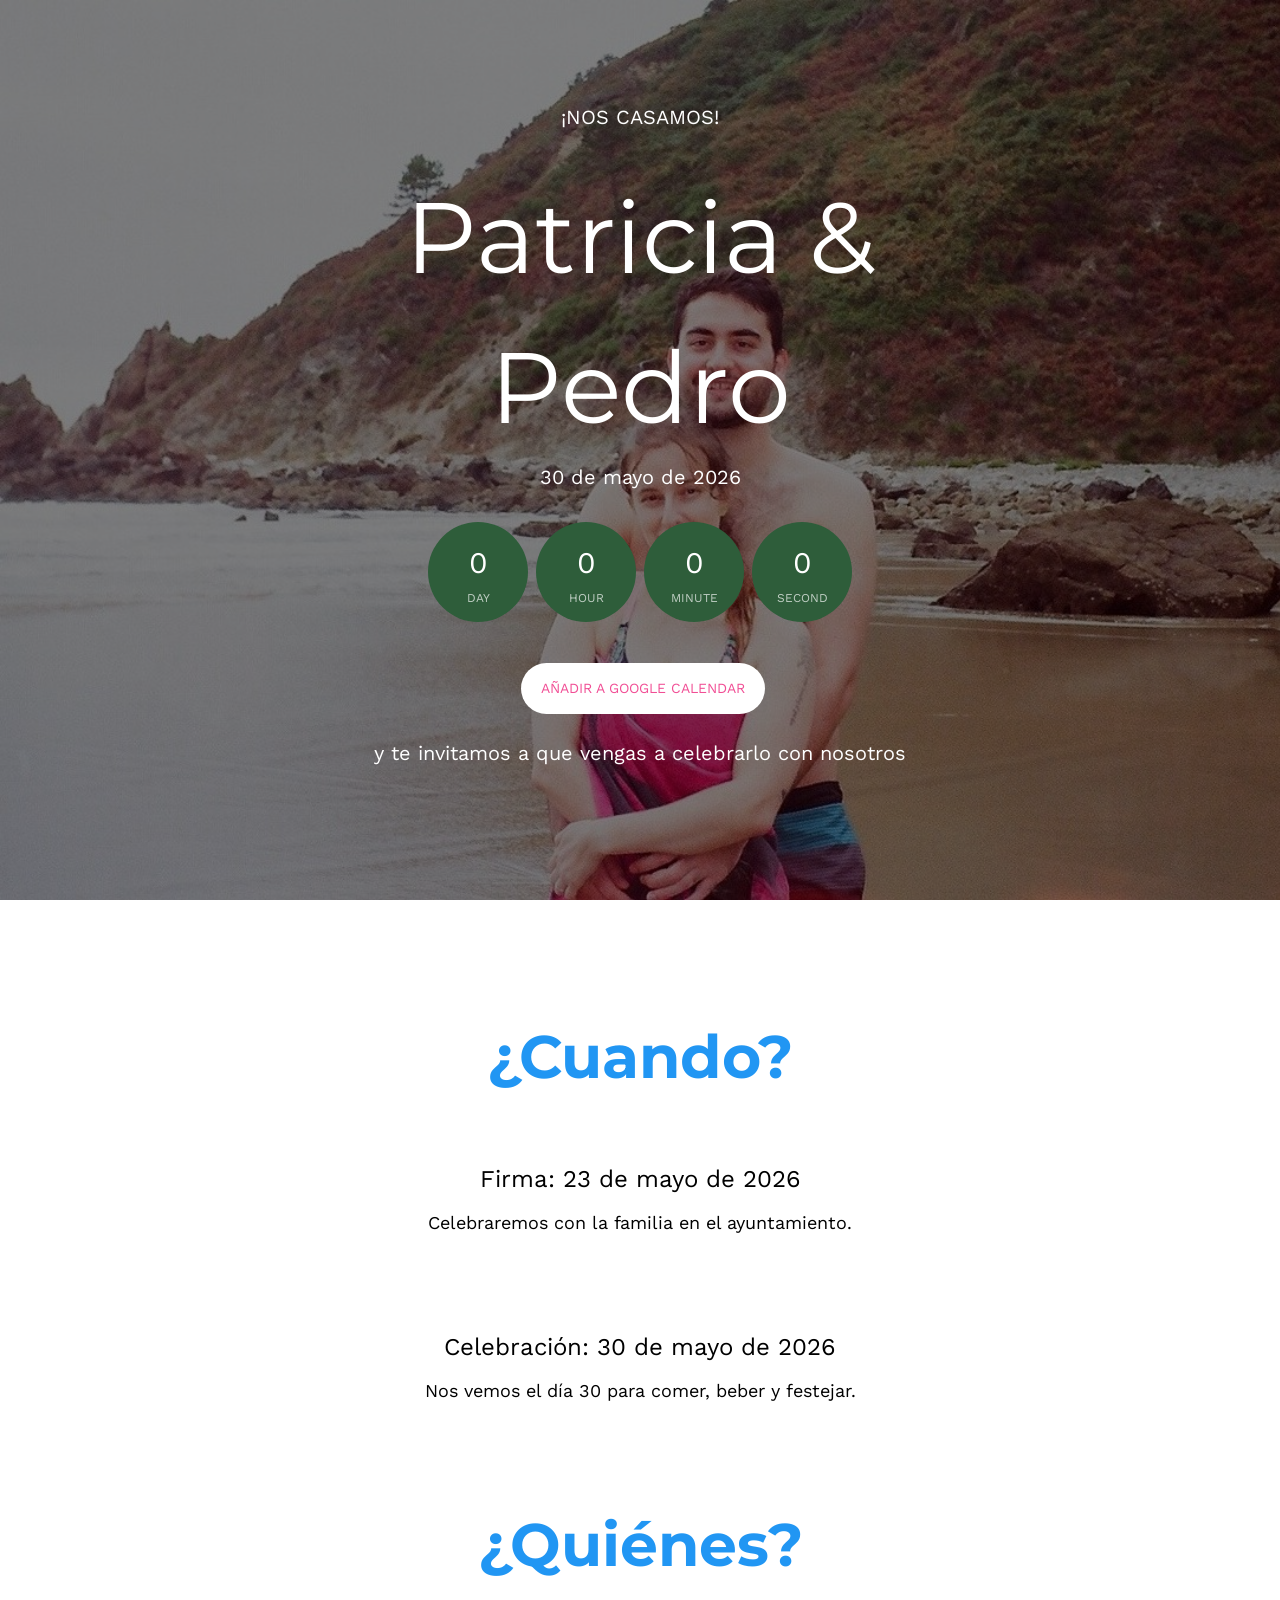
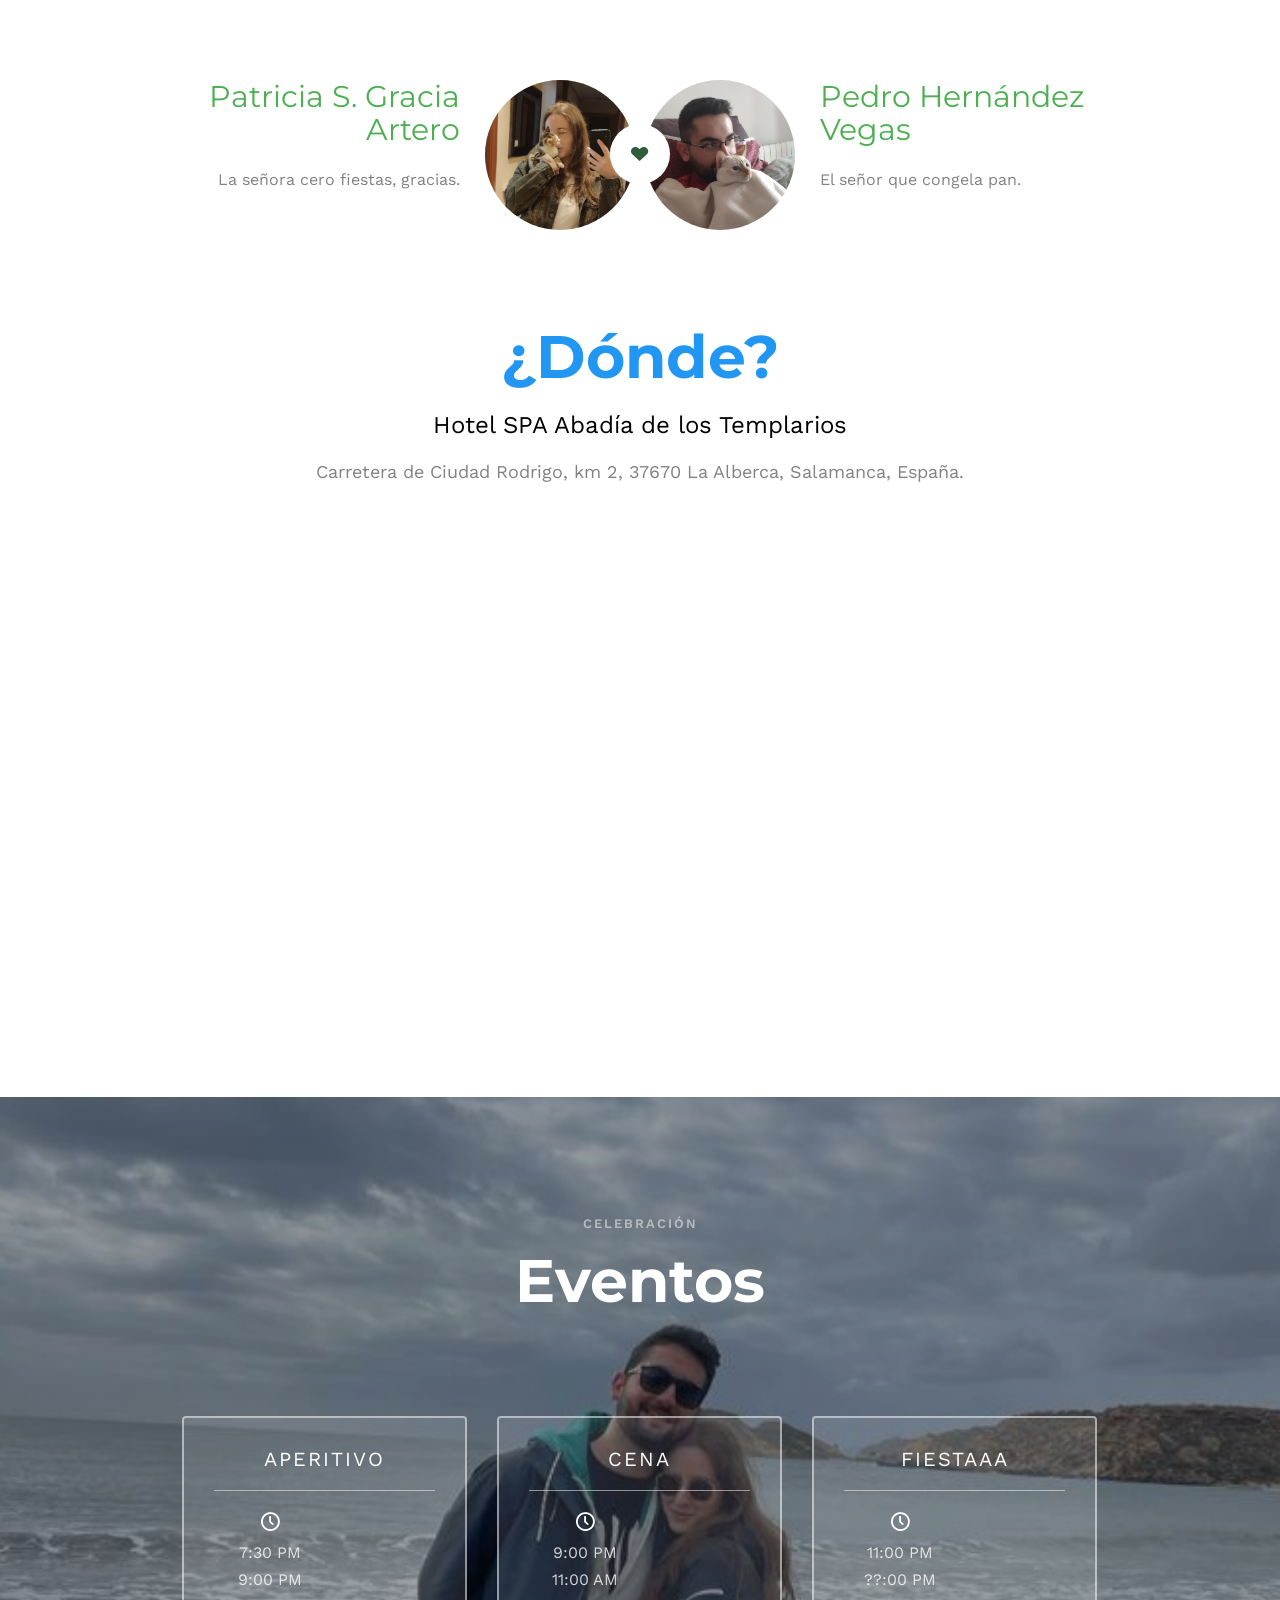
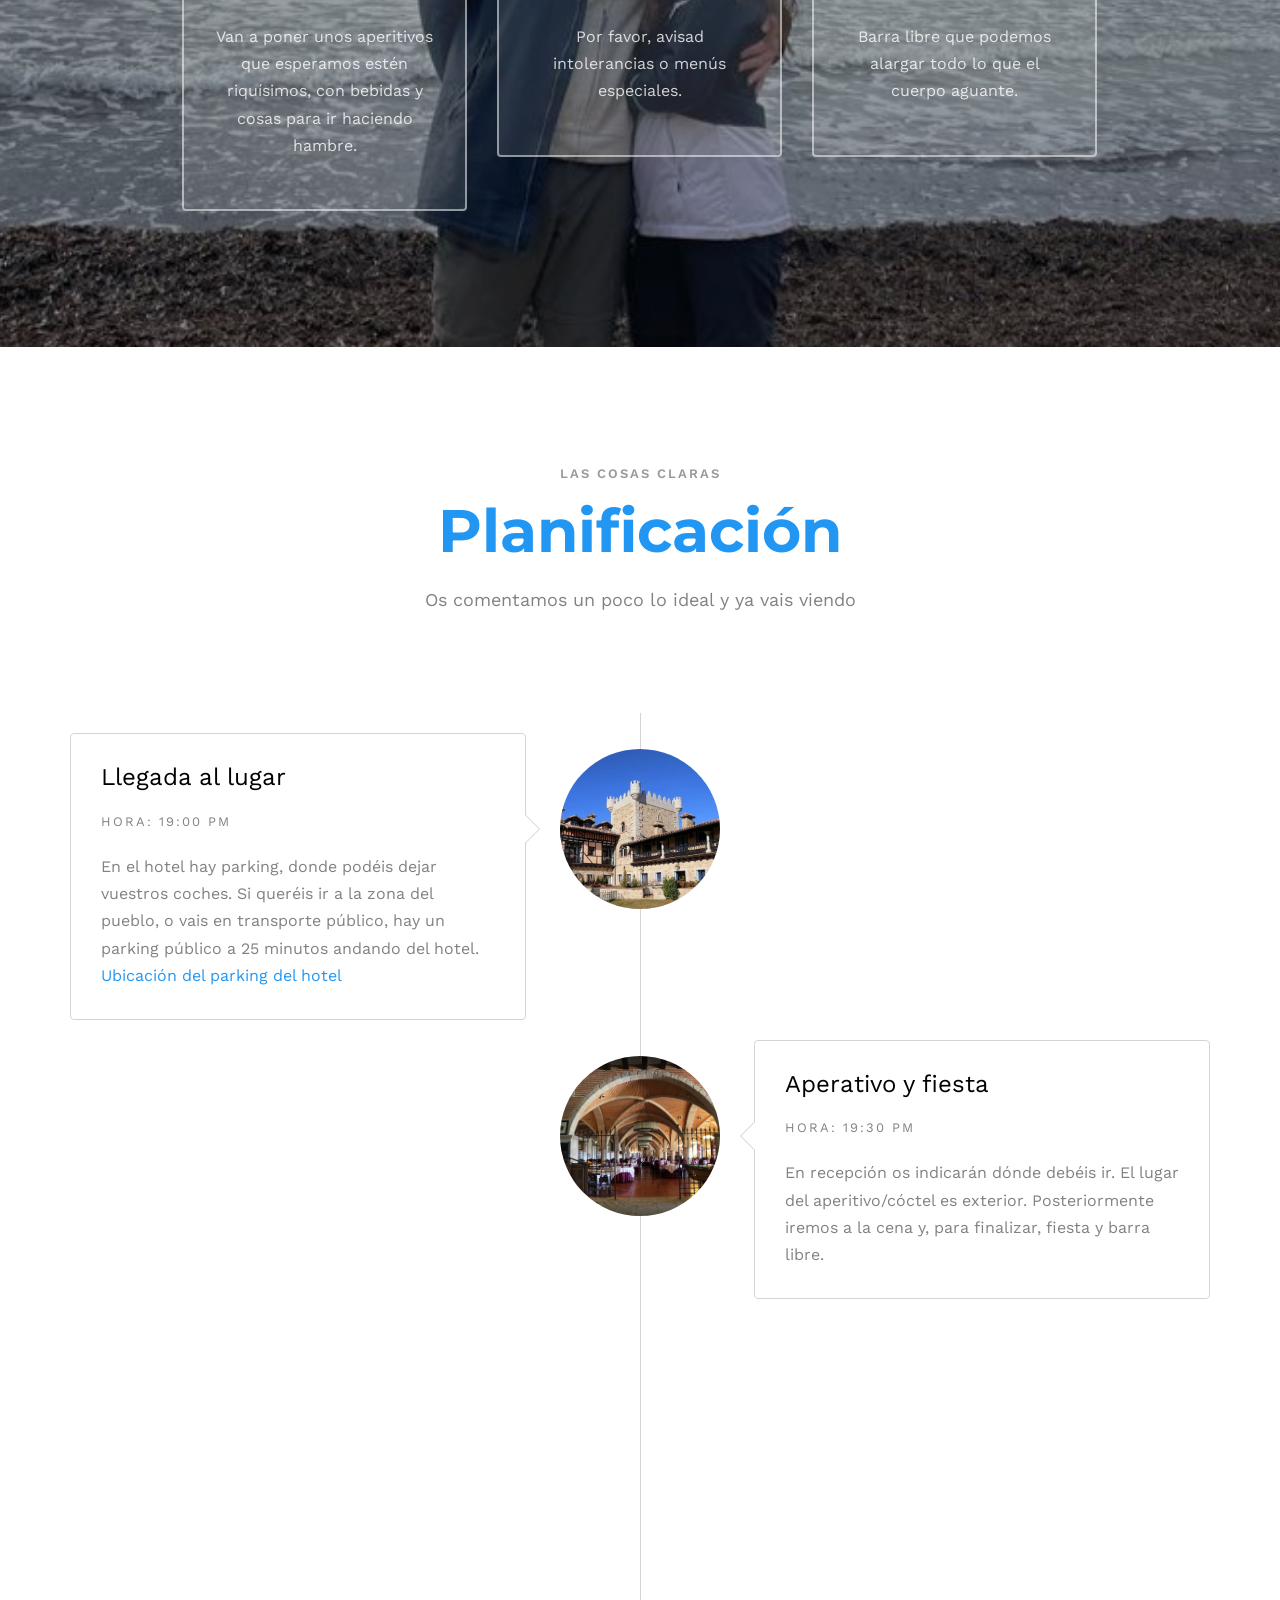
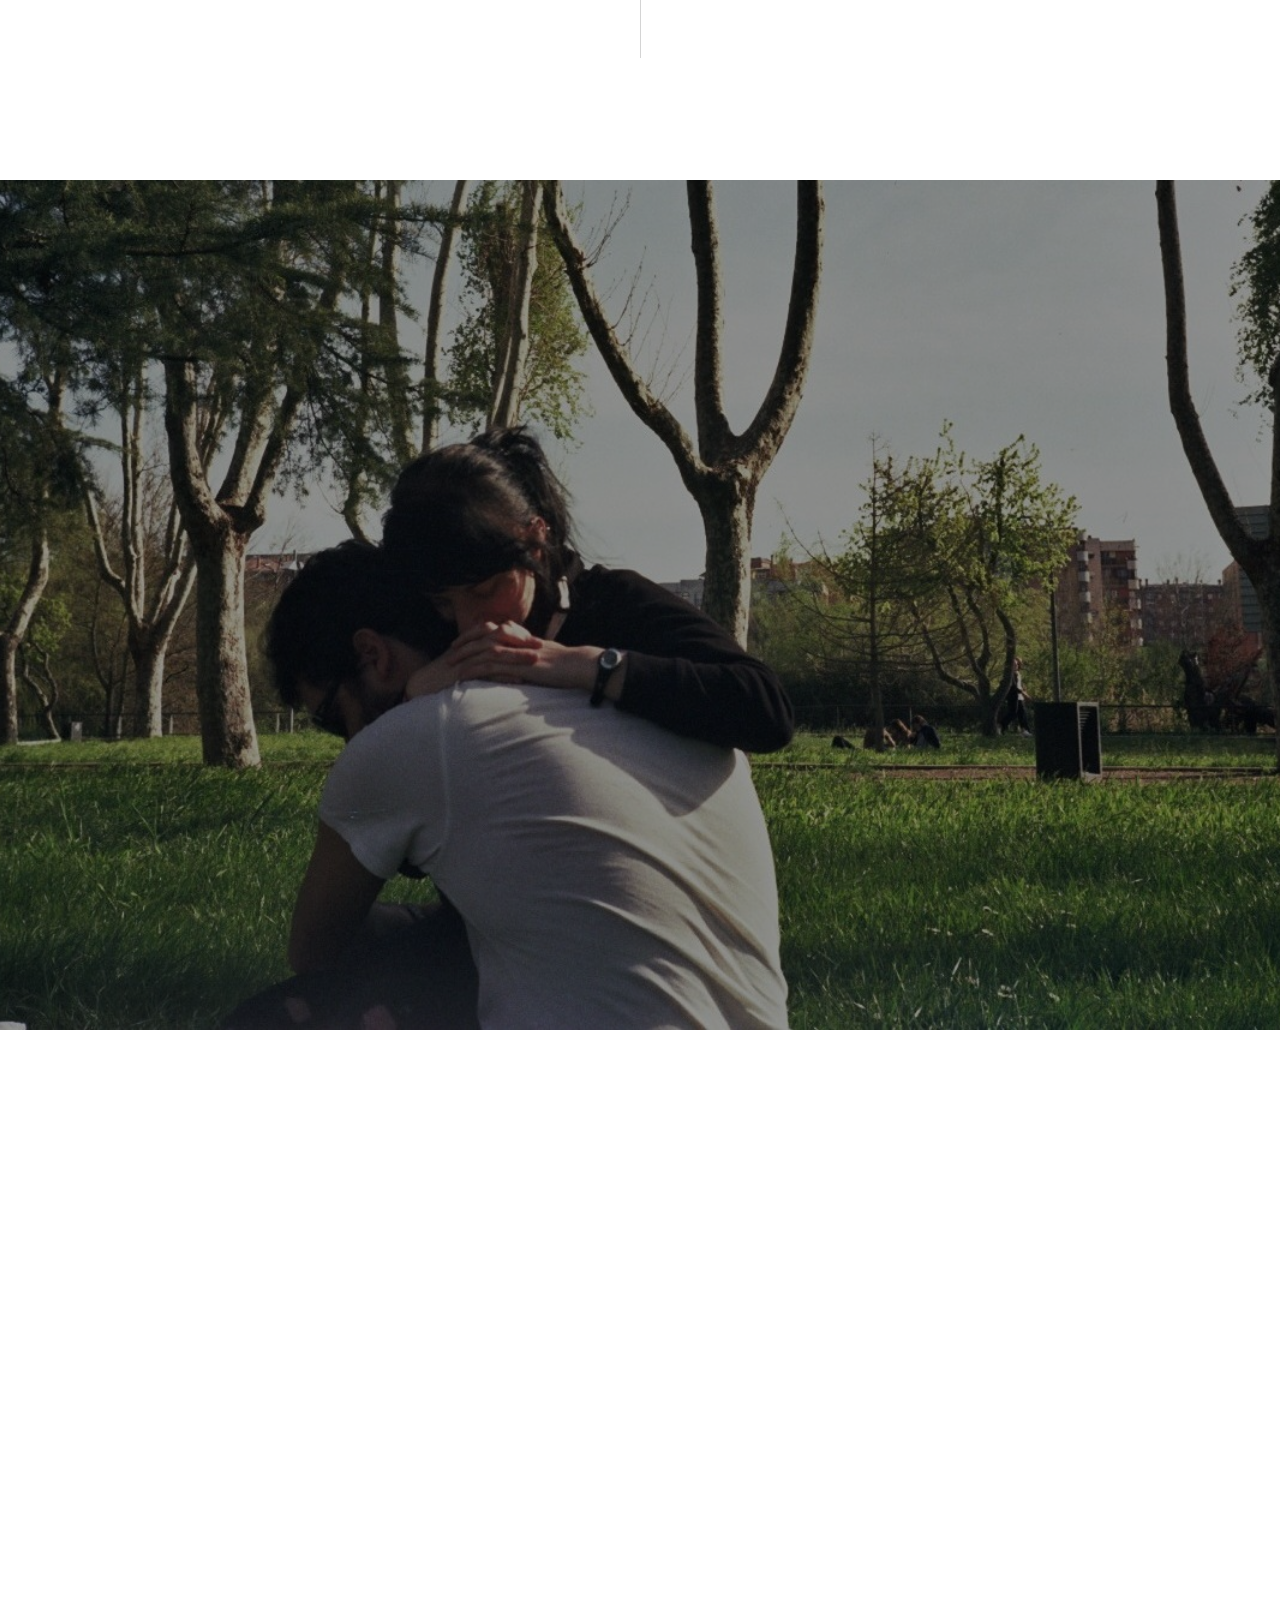
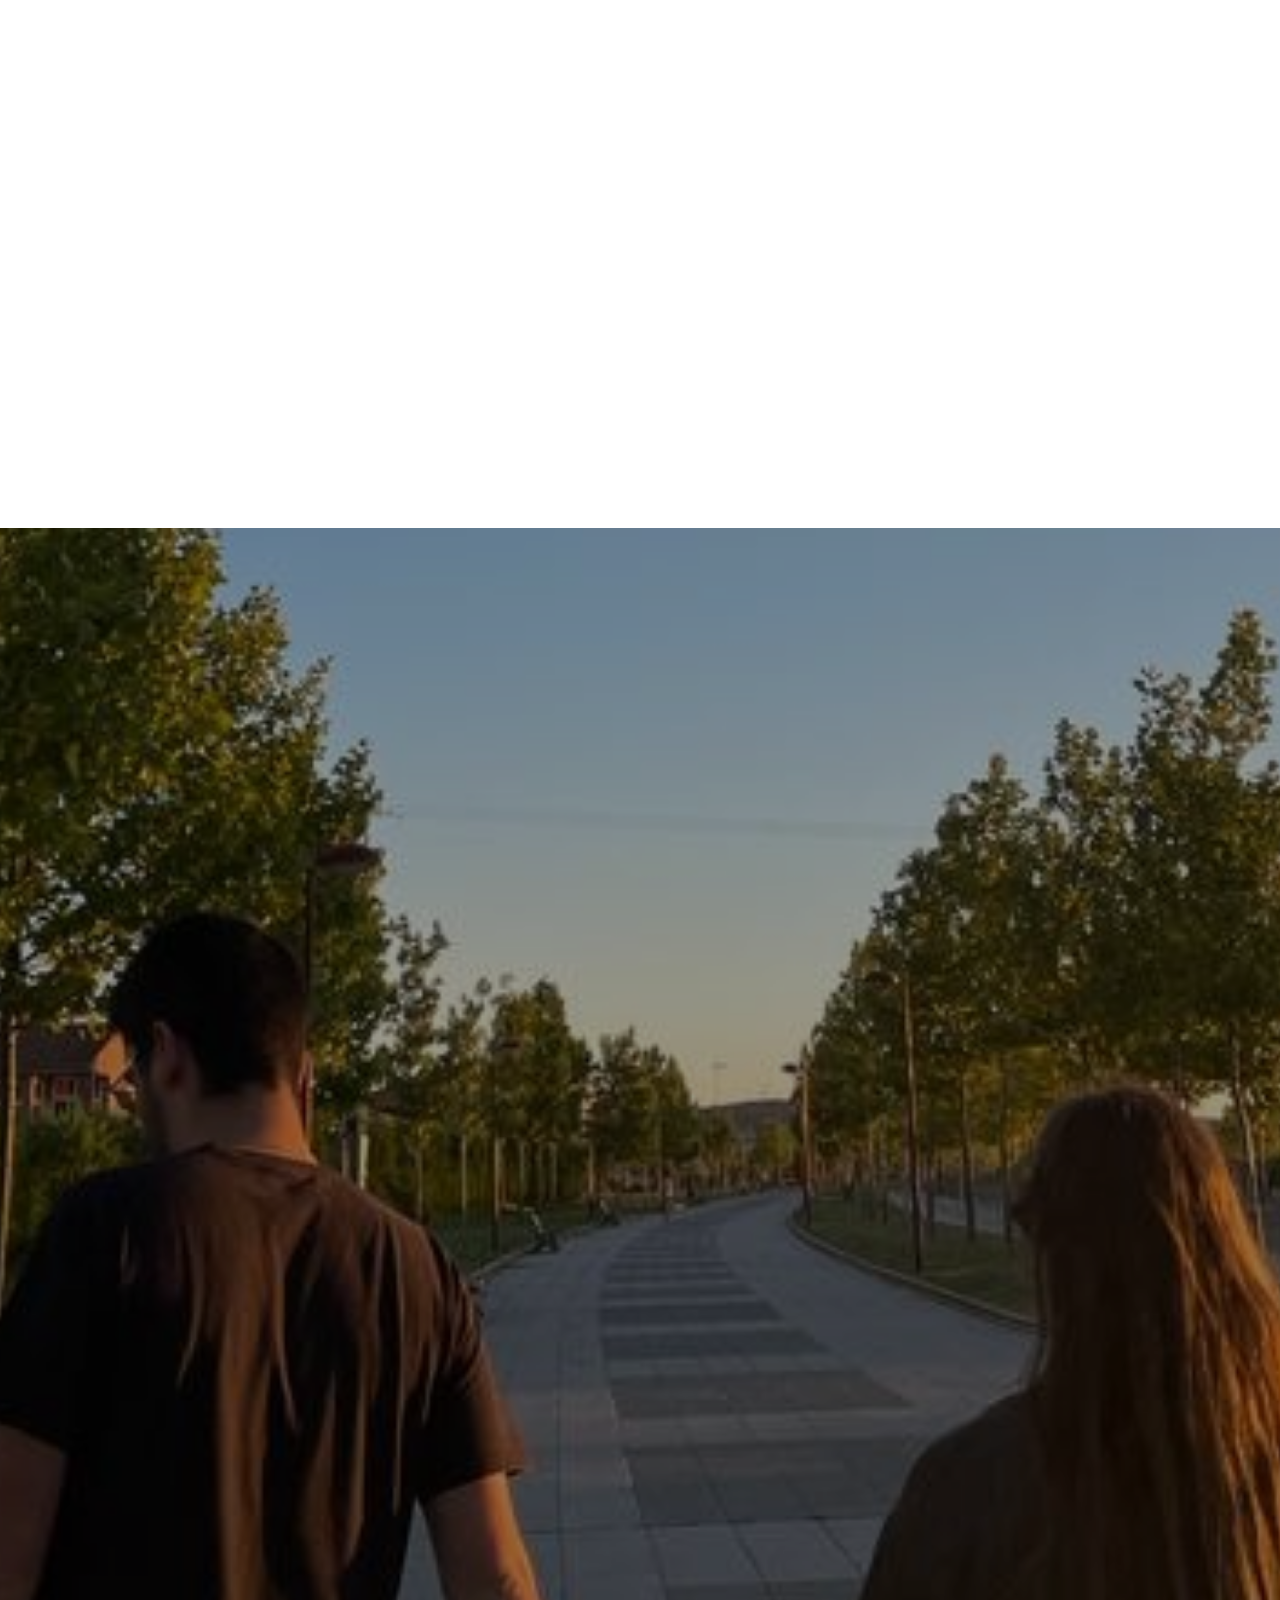
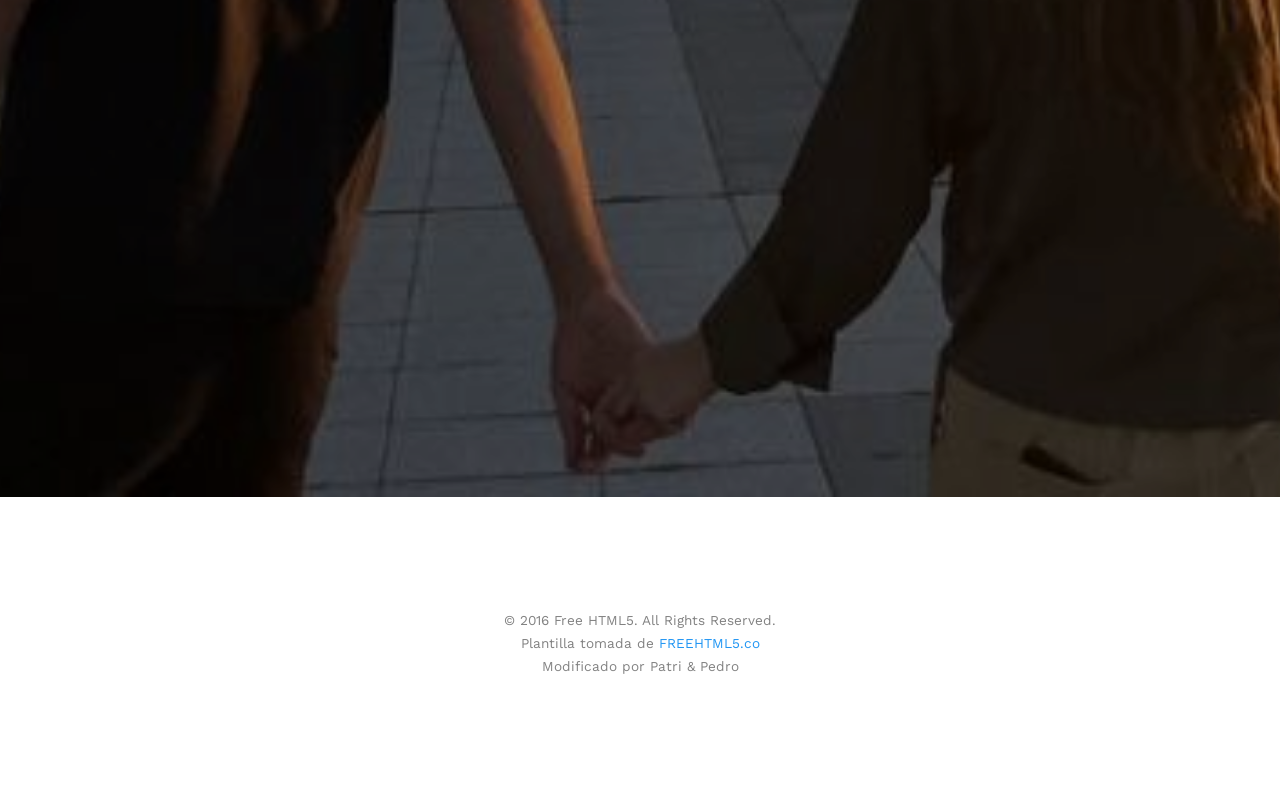
==== commit 15f9831e: "Cámbios sobre los vinculos al canal de whatsapp" ====
--- a/index.html
+++ b/index.html
@@ -334,18 +334,20 @@
 				<div class="col-md-12 col-md-offset-0">
 					<ul class="timeline animate-box">
 						<li class="animate-box">
-							<div class="timeline-badge" style="background-image:url(images/personales/qr.jpg);"></div>
+							<div class="timeline-badge" style="background-image:url(images/personales/qr.jpg); background-position: center 70%;"></div>
 							<div class="timeline-panel">
 								<div class="timeline-heading">
-									<h3 class="timeline-title">Grupo de WhatsApp OPCIONAL</h3>
+									<h3 class="timeline-title">Comunidad de WhatsApp OPCIONAL</h3>
 								</div>
 								<div class="timeline-body">
 									<p>
 										No somos ultra mega fans de tener grupos de WhatsApp, pero sí que es cierto que para coordinar todo lo relacionado con la boda es lo más fácil.
-										<br>Así que, si quieres, puedes unirte al grupo de WhatsApp que hemos creado para la ocasión.
+										<br>Así que, si quieres, puedes unirte a la comunidad de WhatsApp que hemos creado para la ocasión.
+										<br>Ahí iremos poniendo información relevante a traves del canal de difusion, y podéis preguntar cualquier duda que tengáis por el chat general.
+										<br>También habra chats internos para organizar temas de transporte, alojamiento, compartir fotos bonitas, o cualquier otra cosa que se os ocurra, podeis crear los chats que querais.
 										<br>Si no quieres, no pasa nada, nos escribes directamente y ya 😉
-										<br><a href="https://chat.whatsapp.com/LWTruorAY9M9Crz7KqflLq?mode=ac_t" target="_blank">
-											Invitación por enlace
+										<br><a href="https://chat.whatsapp.com/Dre0RxSY0B1BilP0qSHhHd" target="_blank">
+											Invitación por enlace a la comunidad de WhatsApp
 										</a>
 									</p>
 								</div>
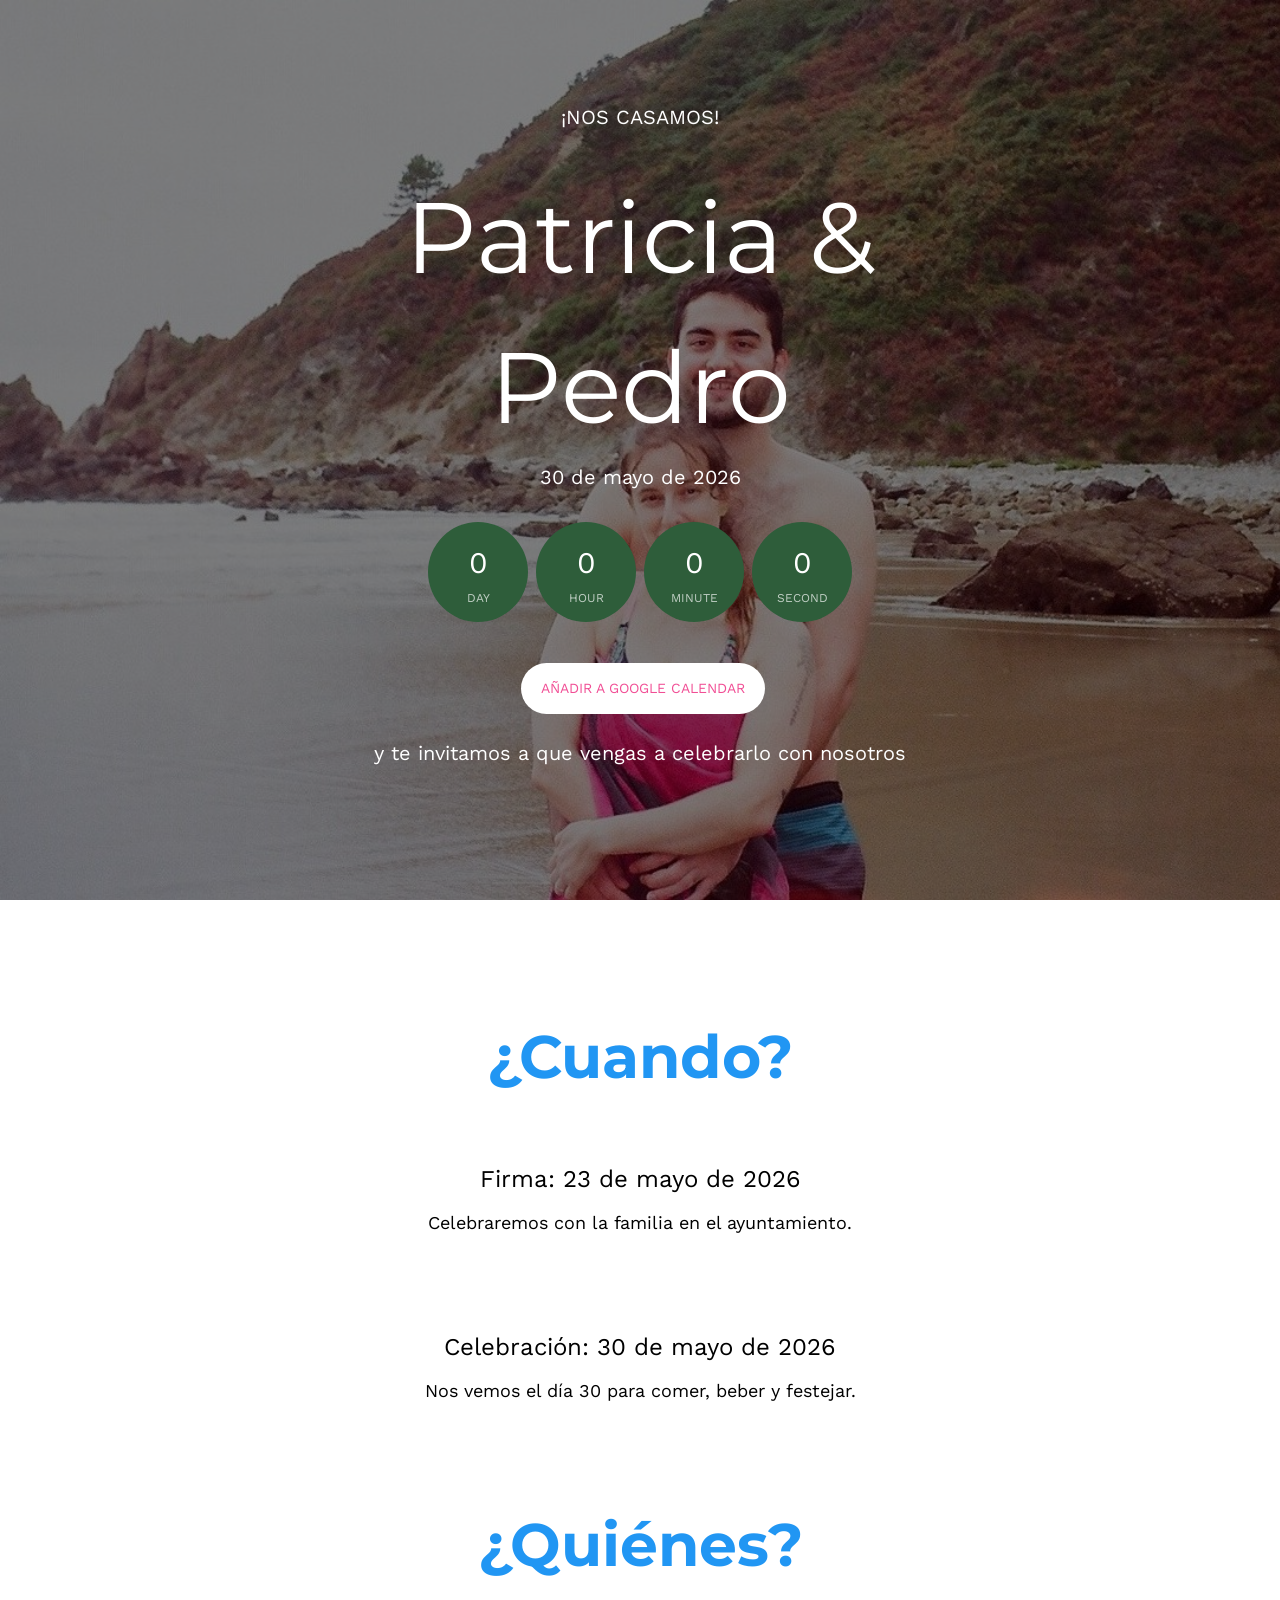
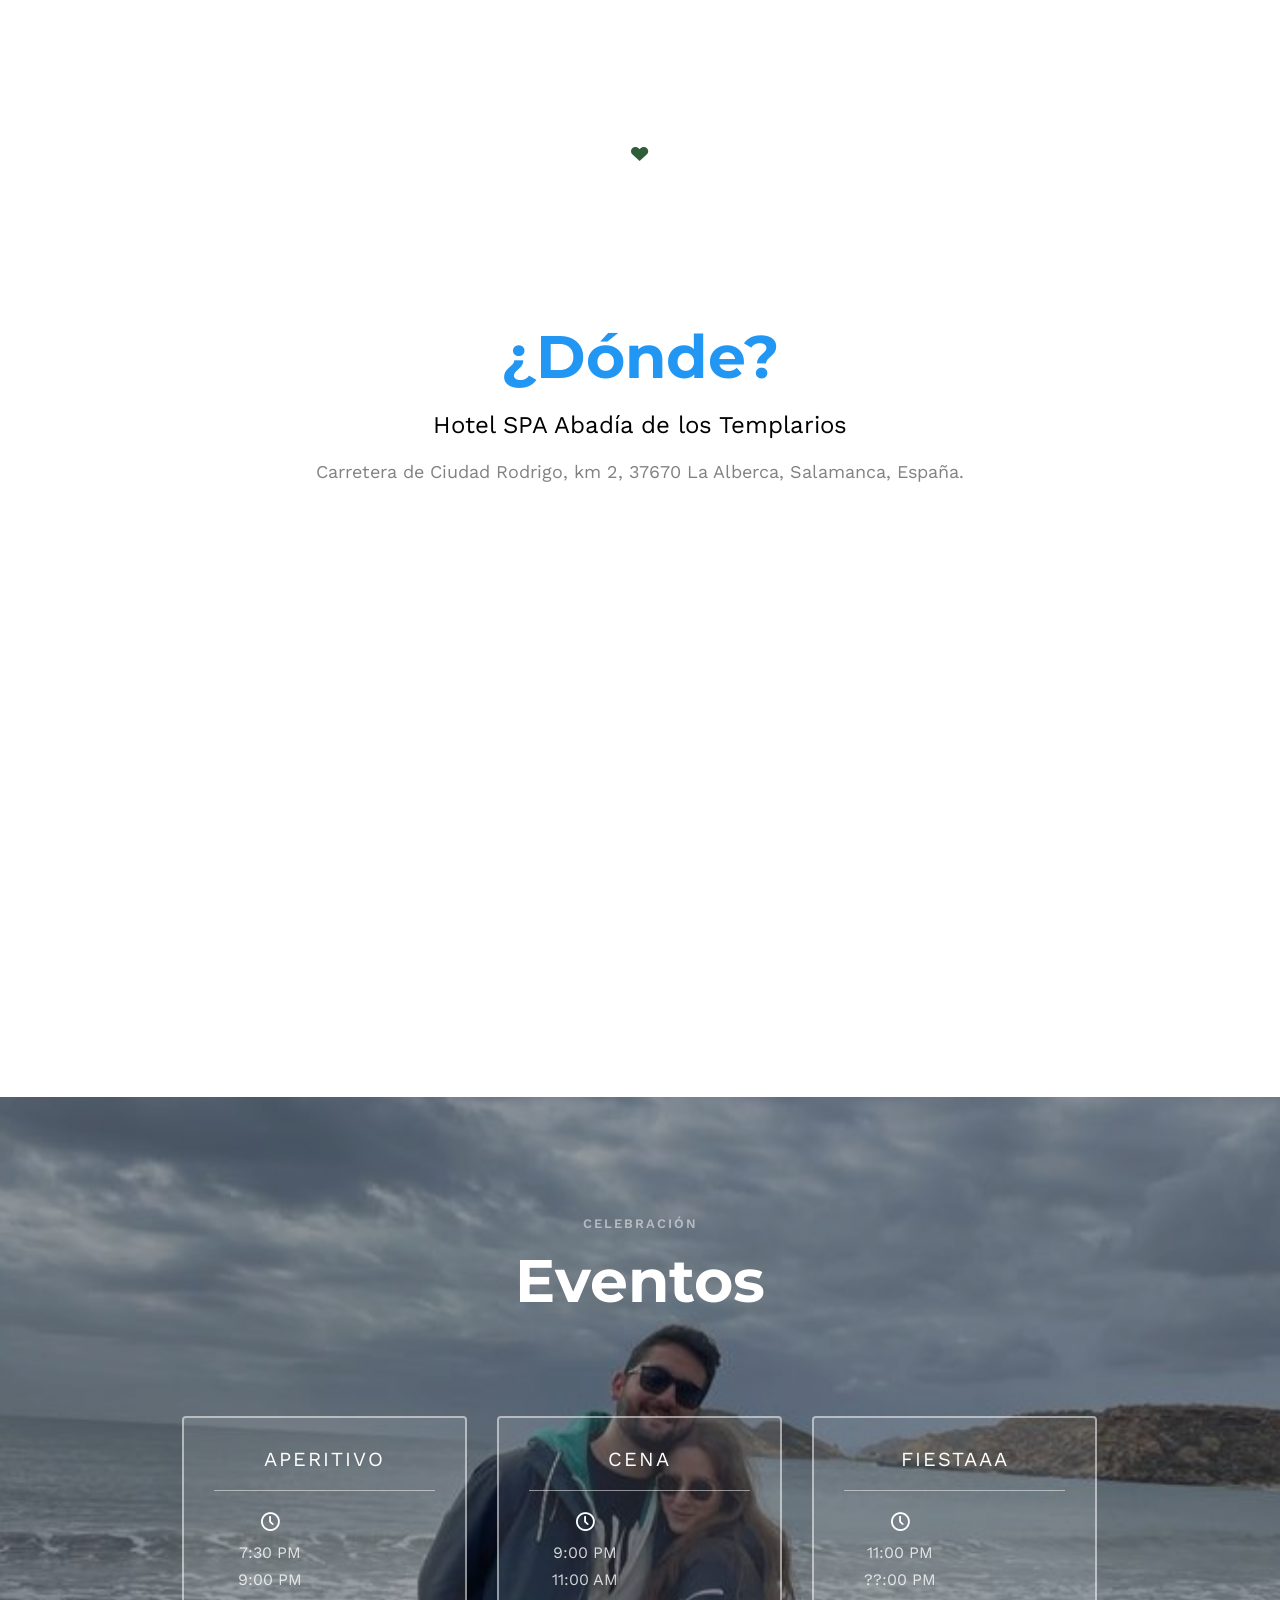
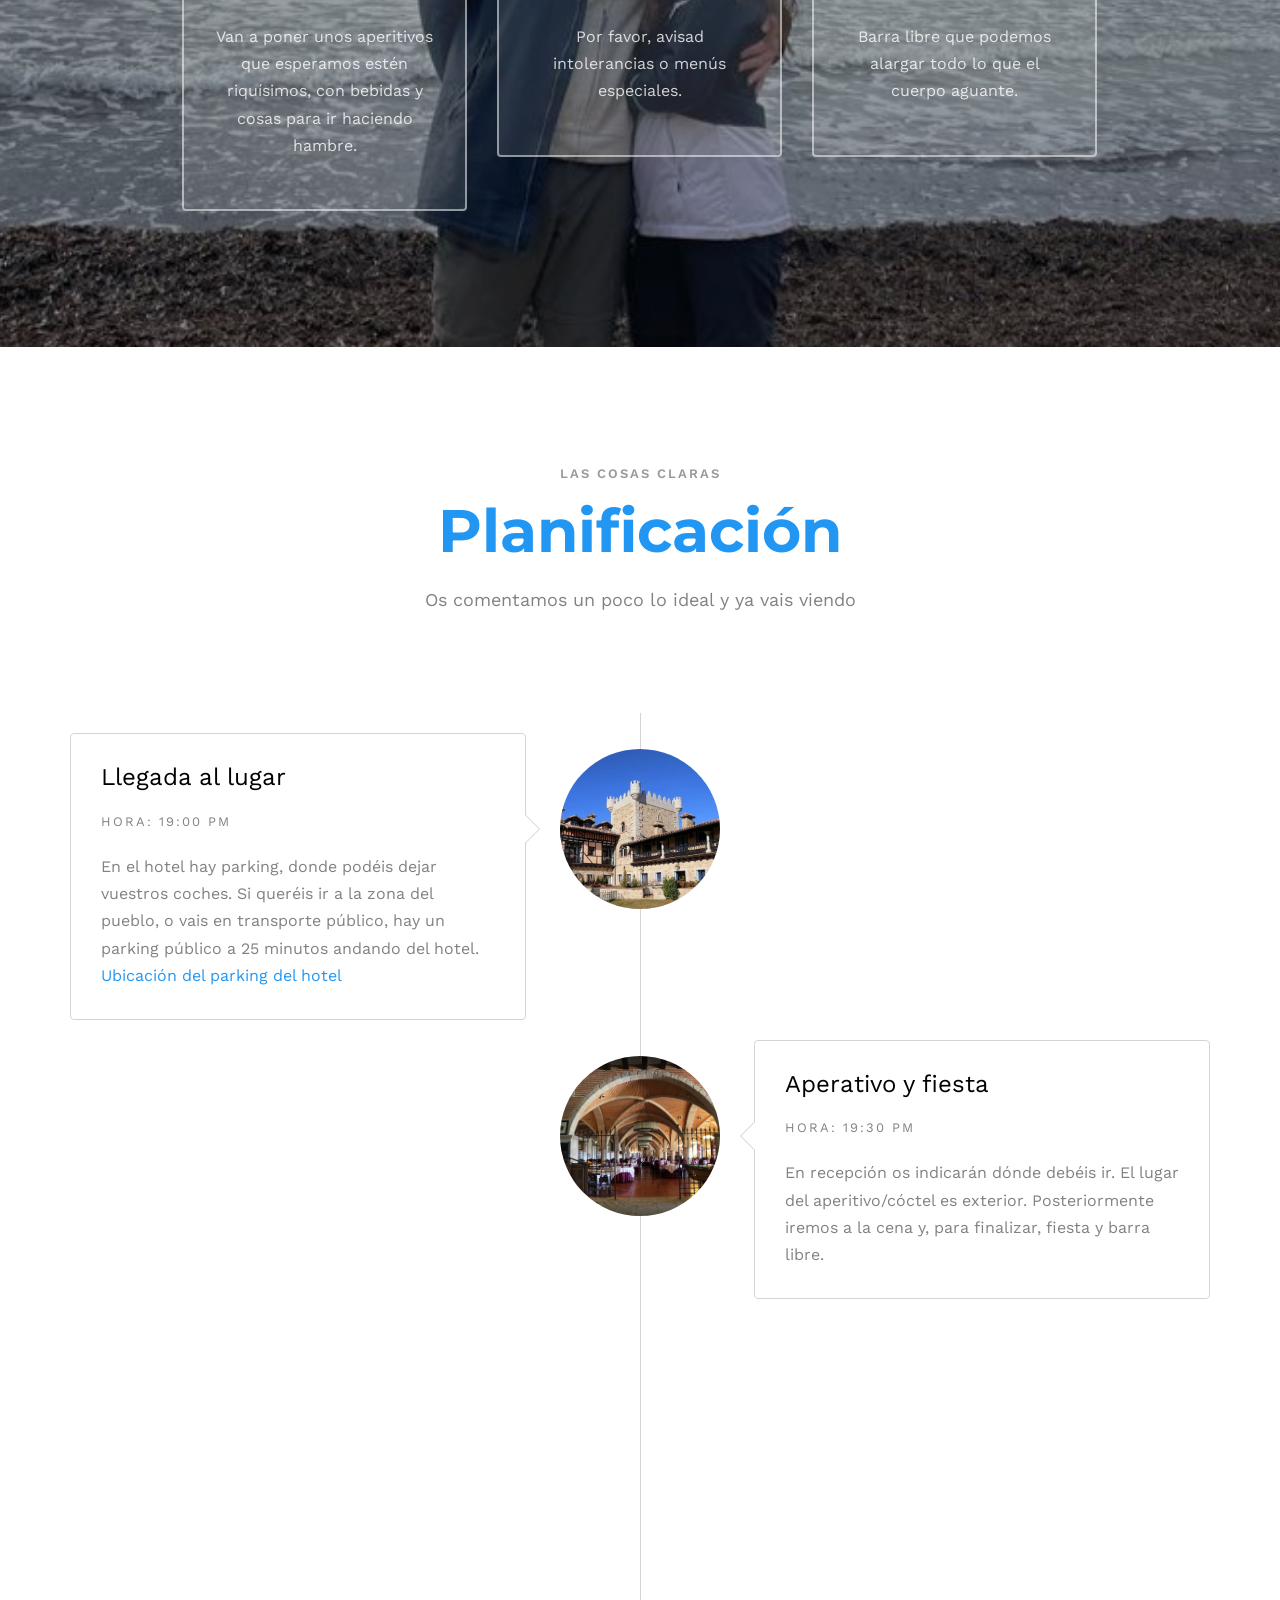
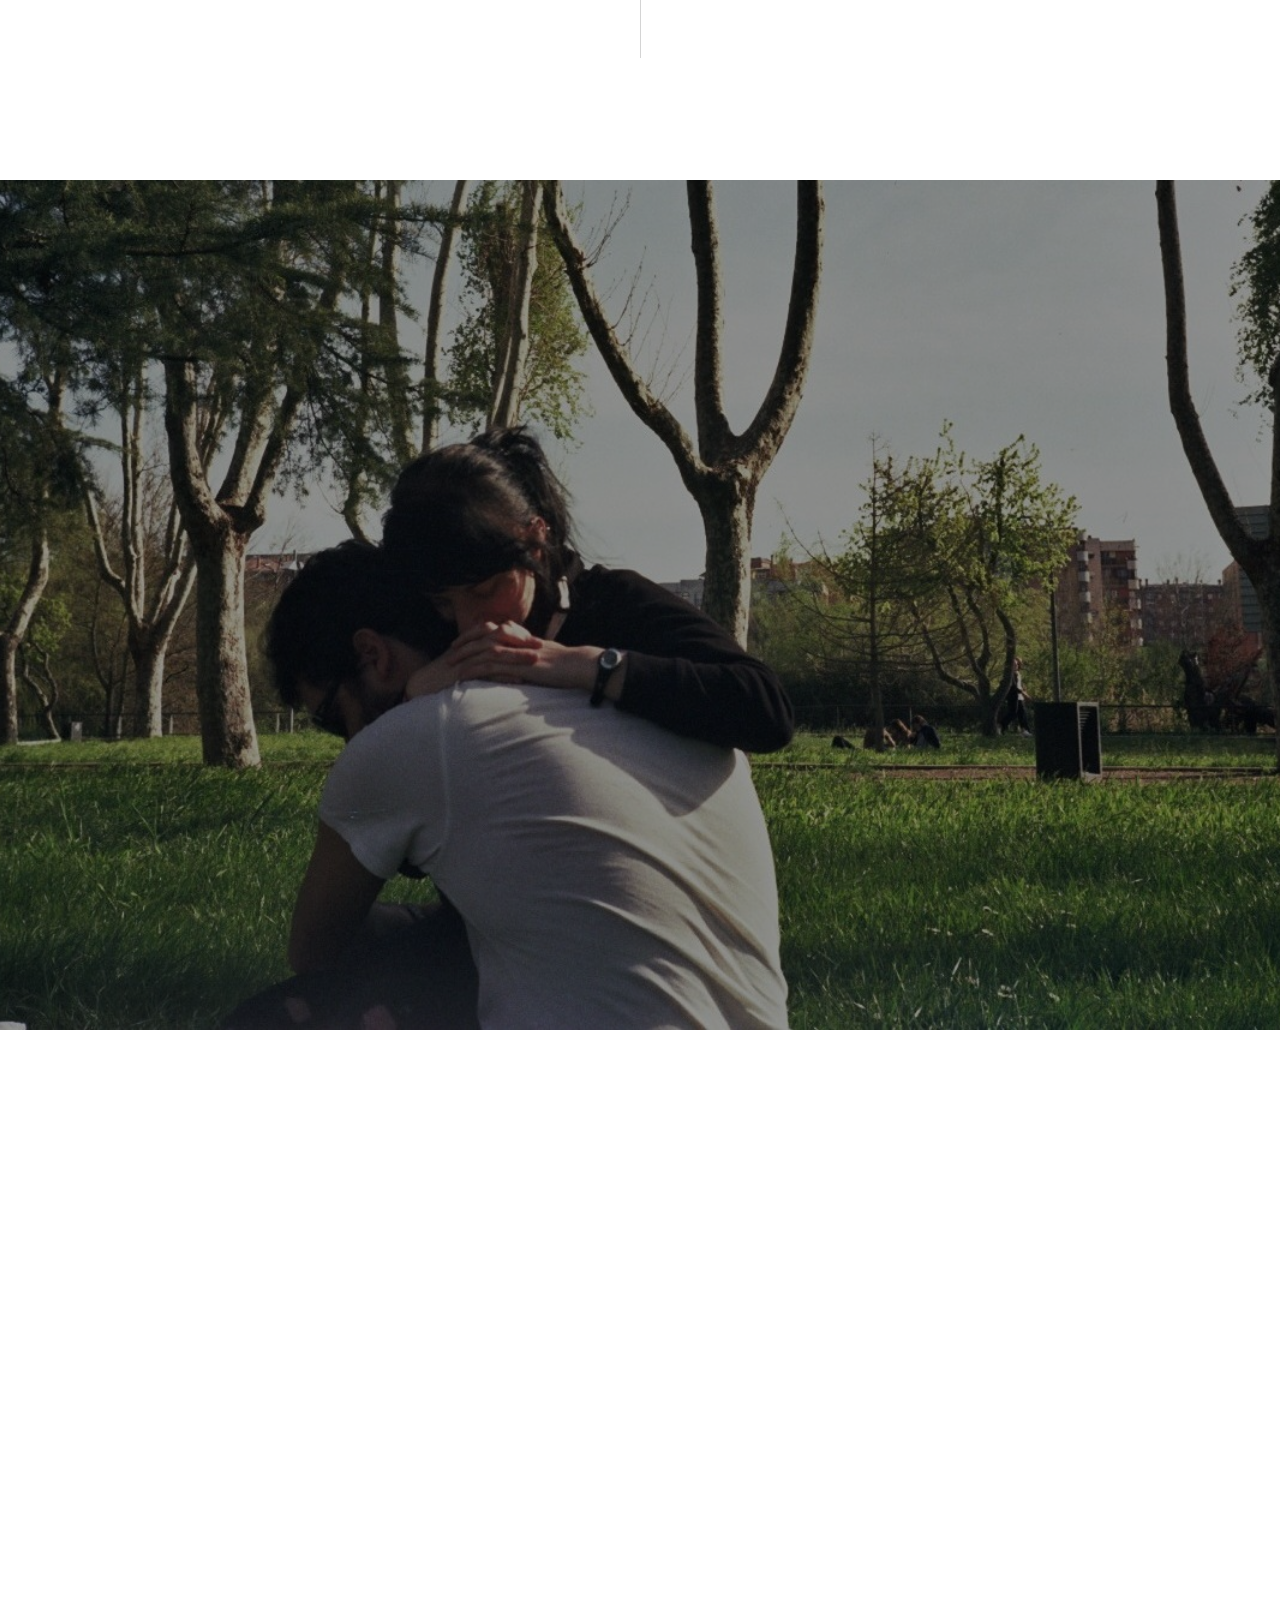
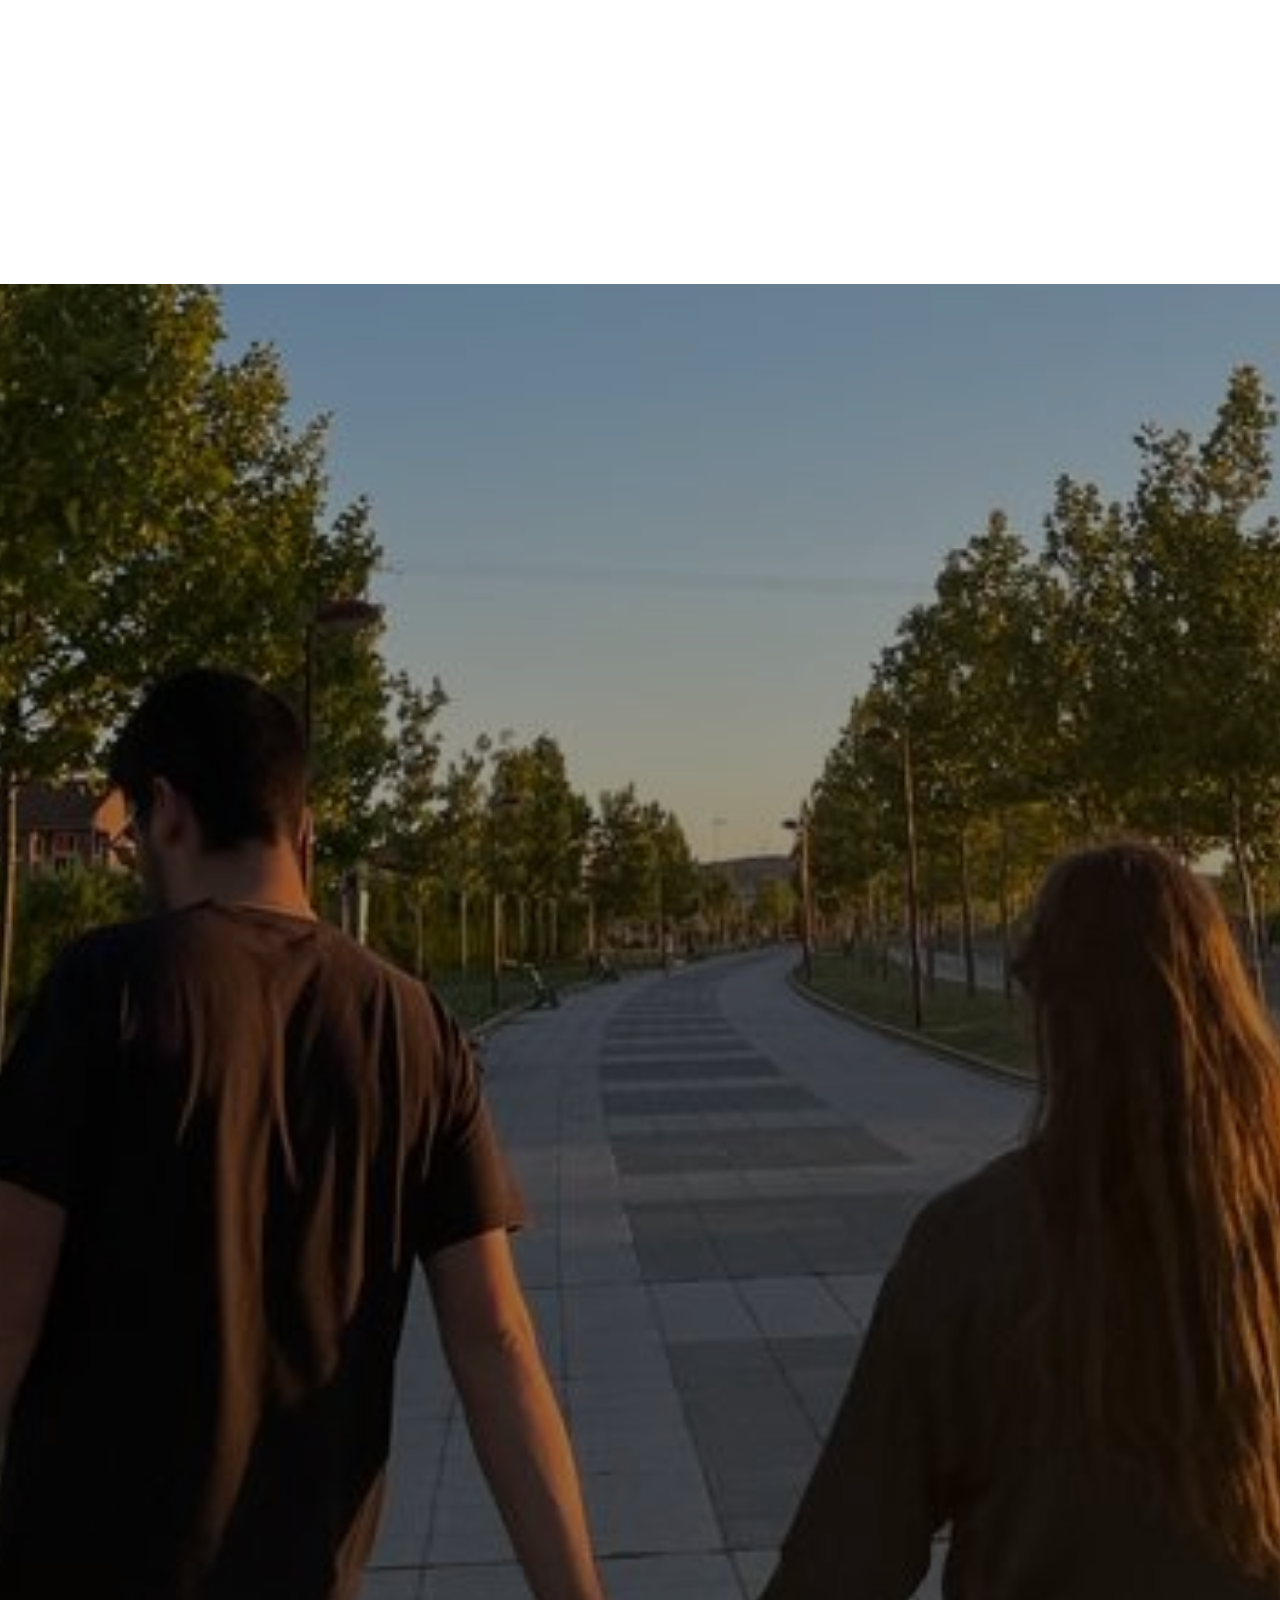
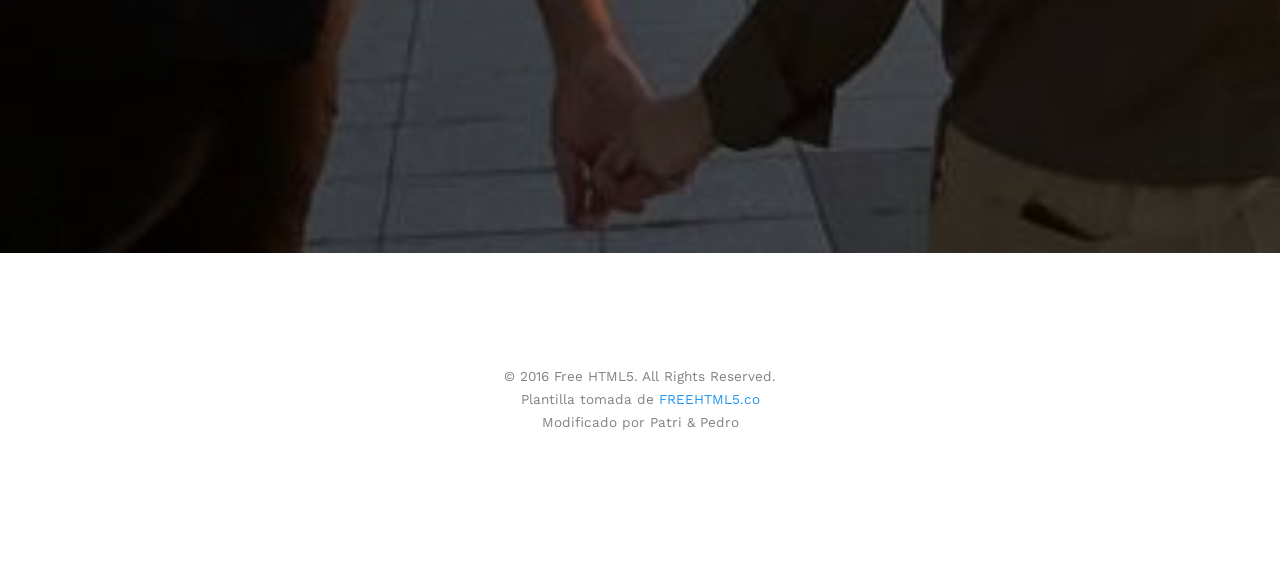
==== commit a57e3755: "fix on google calendar event" ====
--- a/index.html
+++ b/index.html
@@ -86,7 +86,7 @@
 							<div class="simply-countdown simply-countdown-one"></div>
 							<p>
 								<!--<a href="#" class="btn btn-default btn-sm">Guárdate esta fecha</a>-->
-								<a href="https://calendar.google.com/calendar/render?action=TEMPLATE&text=Patricia+%26+Pedro+Boda&dates=20260920T170000Z/20260921T020000Z&details=Celebración+de+la+boda+de+Patricia+y+Pedro+en+Hotel+SPA+Abadía+de+los+Templarios%2C+Salamanca%2C+España.&location=Hotel+SPA+Abadía+de+los+Templarios%2C+Salamanca%2C+España" target="_blank" class="btn btn-primary btn-sm" style="margin-left:10px;">
+								<a href="https://calendar.google.com/calendar/render?action=TEMPLATE&text=Patricia+%26+Pedro+Boda&dates=20260530T170000Z/20260531T020000Z&details=Celebración+de+la+boda+de+Patricia+y+Pedro+en+Hotel+SPA+Abadía+de+los+Templarios%2C+Salamanca%2C+España.&location=Hotel+SPA+Abadía+de+los+Templarios%2C+Salamanca%2C+España" target="_blank" class="btn btn-primary btn-sm" style="margin-left:10px;">
 									Añadir a Google Calendar
 								</a>
 							</p>
@@ -334,20 +334,18 @@
 				<div class="col-md-12 col-md-offset-0">
 					<ul class="timeline animate-box">
 						<li class="animate-box">
-							<div class="timeline-badge" style="background-image:url(images/personales/qr.jpg); background-position: center 70%;"></div>
+							<div class="timeline-badge" style="background-image:url(images/personales/qr.jpg);"></div>
 							<div class="timeline-panel">
 								<div class="timeline-heading">
-									<h3 class="timeline-title">Comunidad de WhatsApp OPCIONAL</h3>
+									<h3 class="timeline-title">Grupo de WhatsApp OPCIONAL</h3>
 								</div>
 								<div class="timeline-body">
 									<p>
 										No somos ultra mega fans de tener grupos de WhatsApp, pero sí que es cierto que para coordinar todo lo relacionado con la boda es lo más fácil.
-										<br>Así que, si quieres, puedes unirte a la comunidad de WhatsApp que hemos creado para la ocasión.
-										<br>Ahí iremos poniendo información relevante a traves del canal de difusion, y podéis preguntar cualquier duda que tengáis por el chat general.
-										<br>También habra chats internos para organizar temas de transporte, alojamiento, compartir fotos bonitas, o cualquier otra cosa que se os ocurra, podeis crear los chats que querais.
+										<br>Así que, si quieres, puedes unirte al grupo de WhatsApp que hemos creado para la ocasión.
 										<br>Si no quieres, no pasa nada, nos escribes directamente y ya 😉
-										<br><a href="https://chat.whatsapp.com/Dre0RxSY0B1BilP0qSHhHd" target="_blank">
-											Invitación por enlace a la comunidad de WhatsApp
+										<br><a href="https://chat.whatsapp.com/LWTruorAY9M9Crz7KqflLq?mode=ac_t" target="_blank">
+											Invitación por enlace
 										</a>
 									</p>
 								</div>
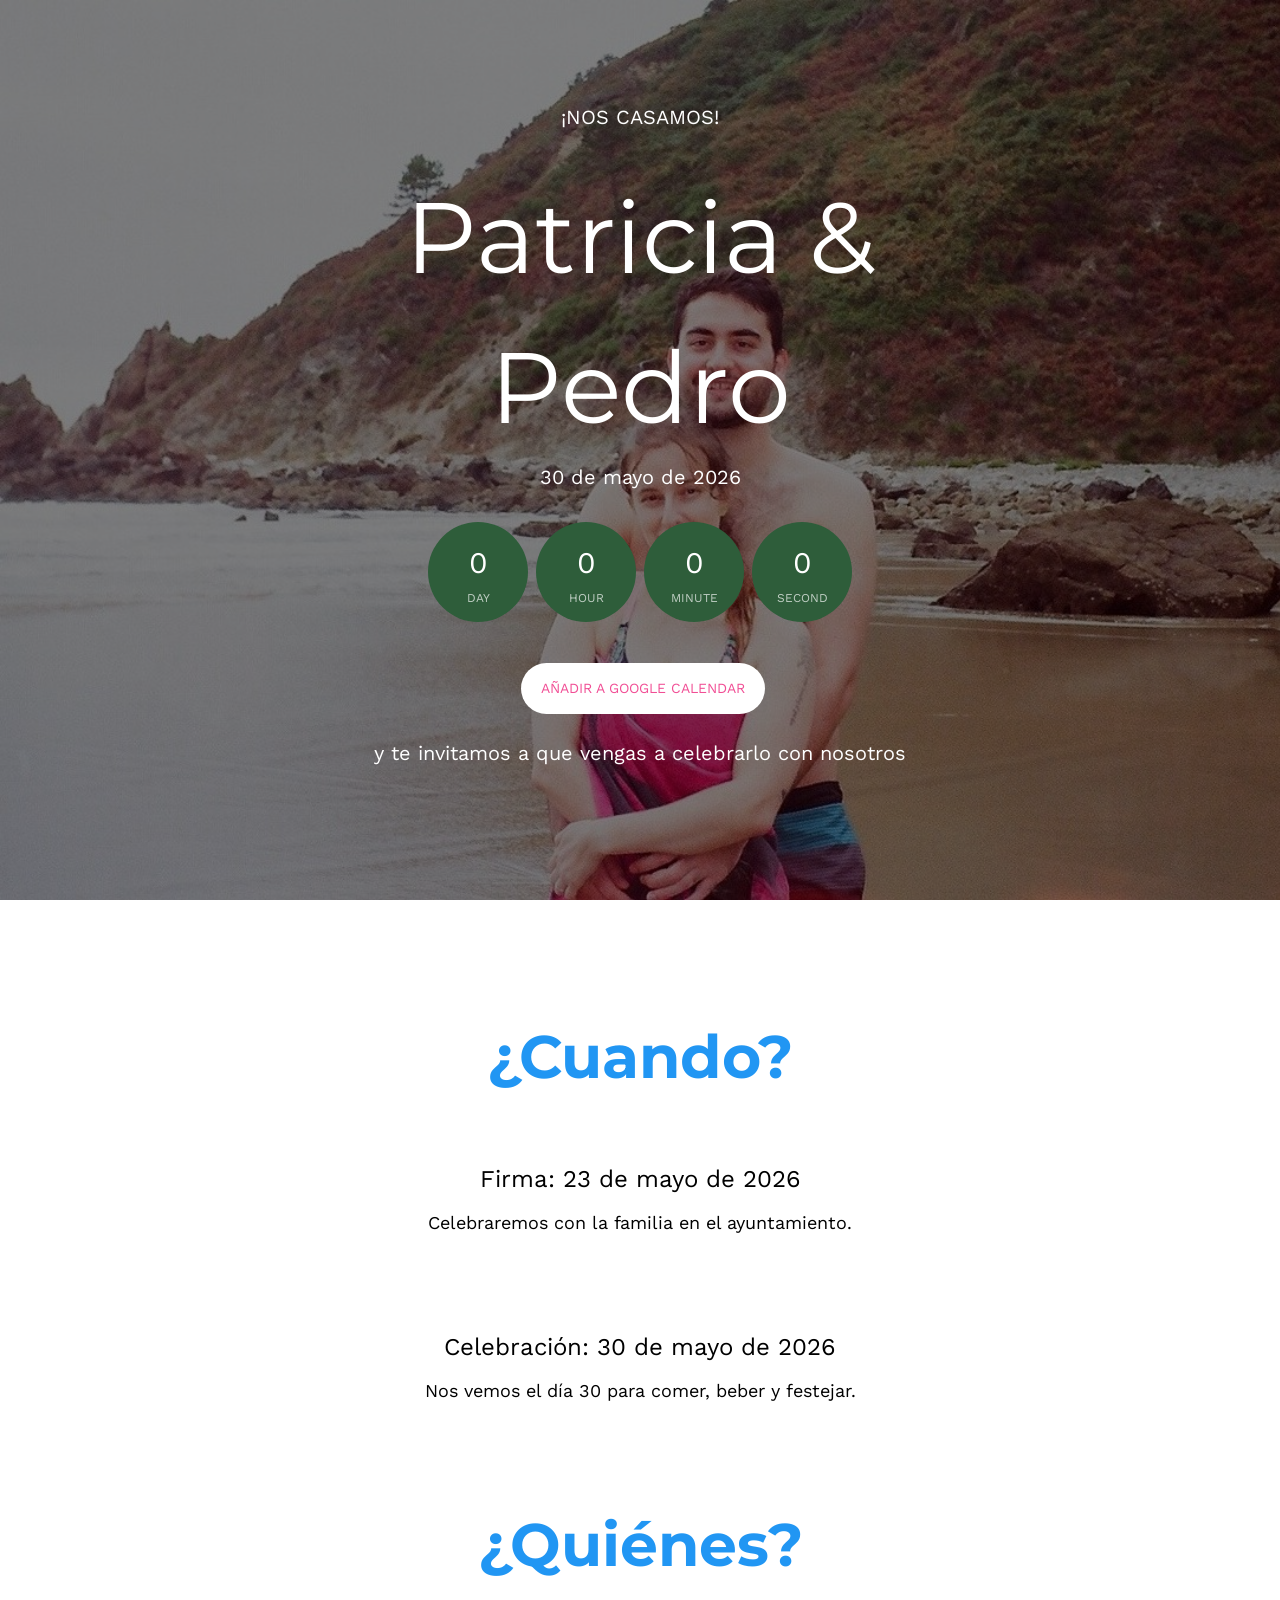
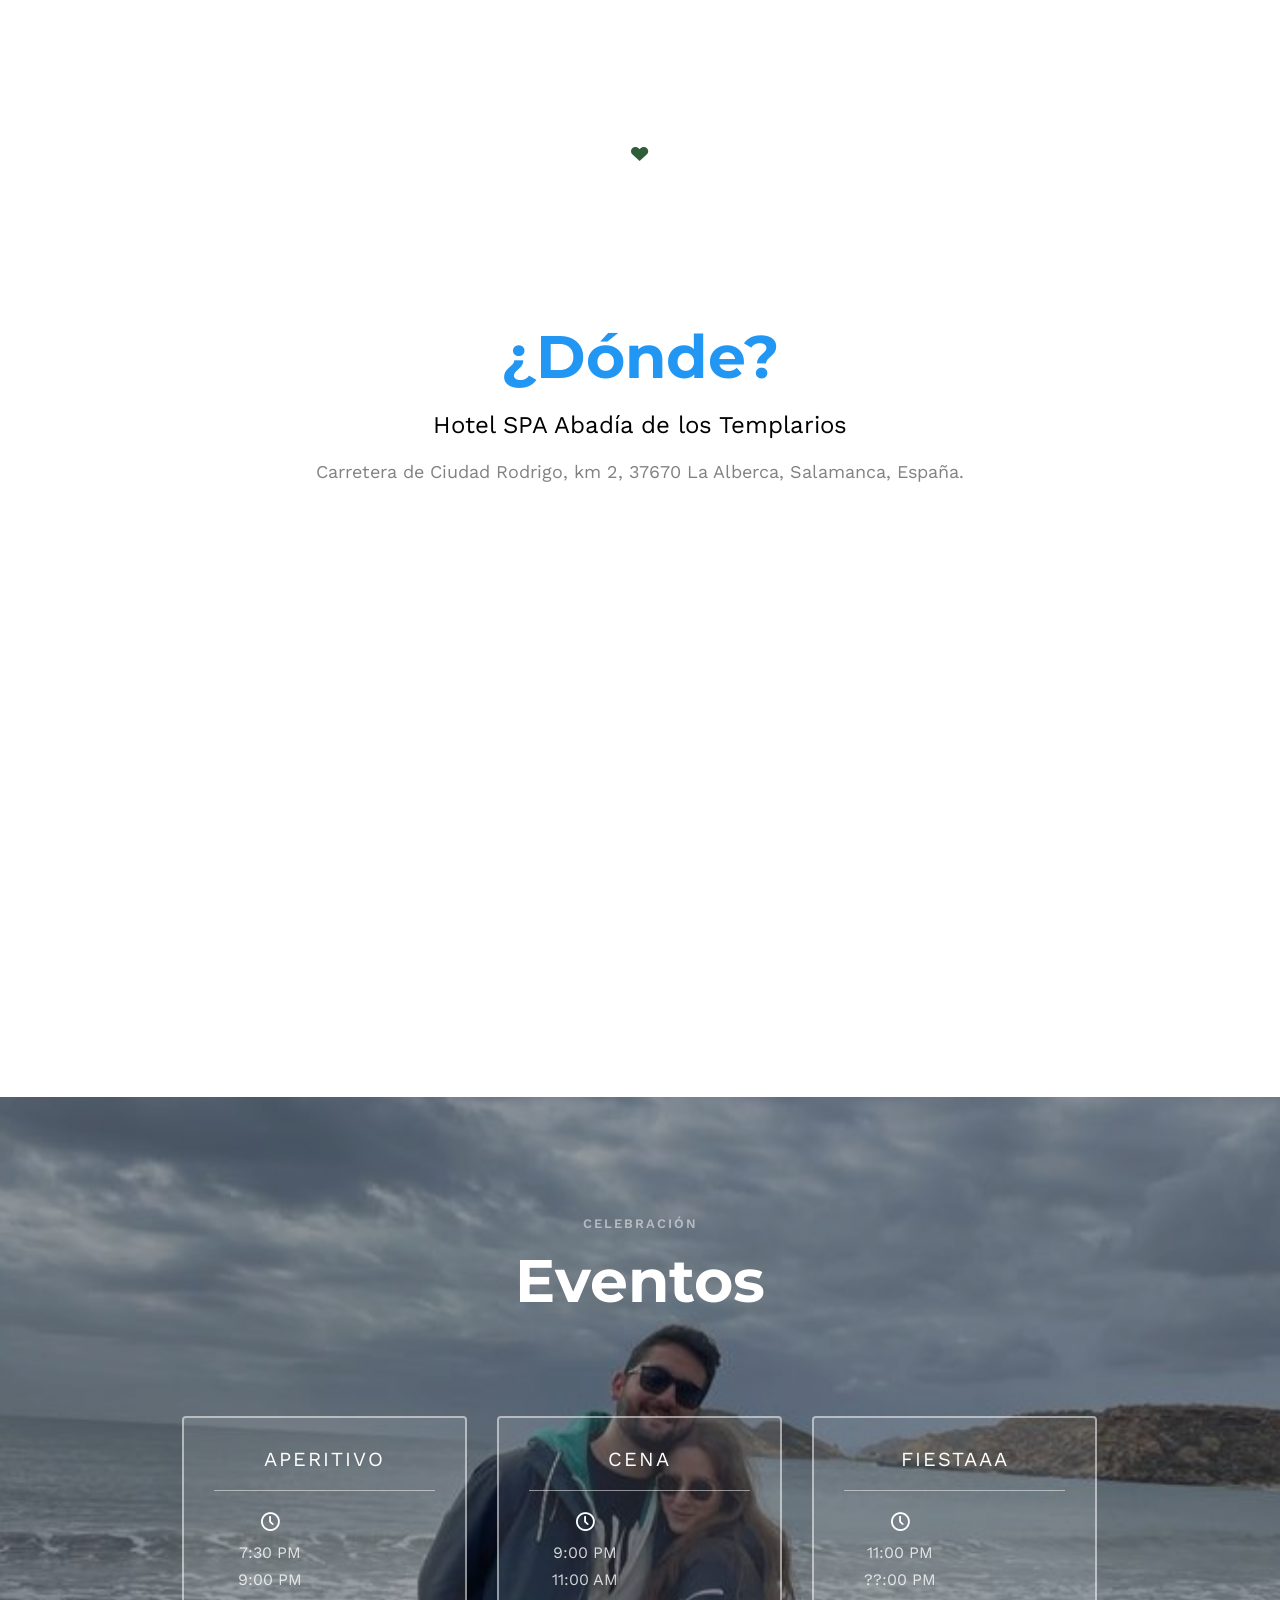
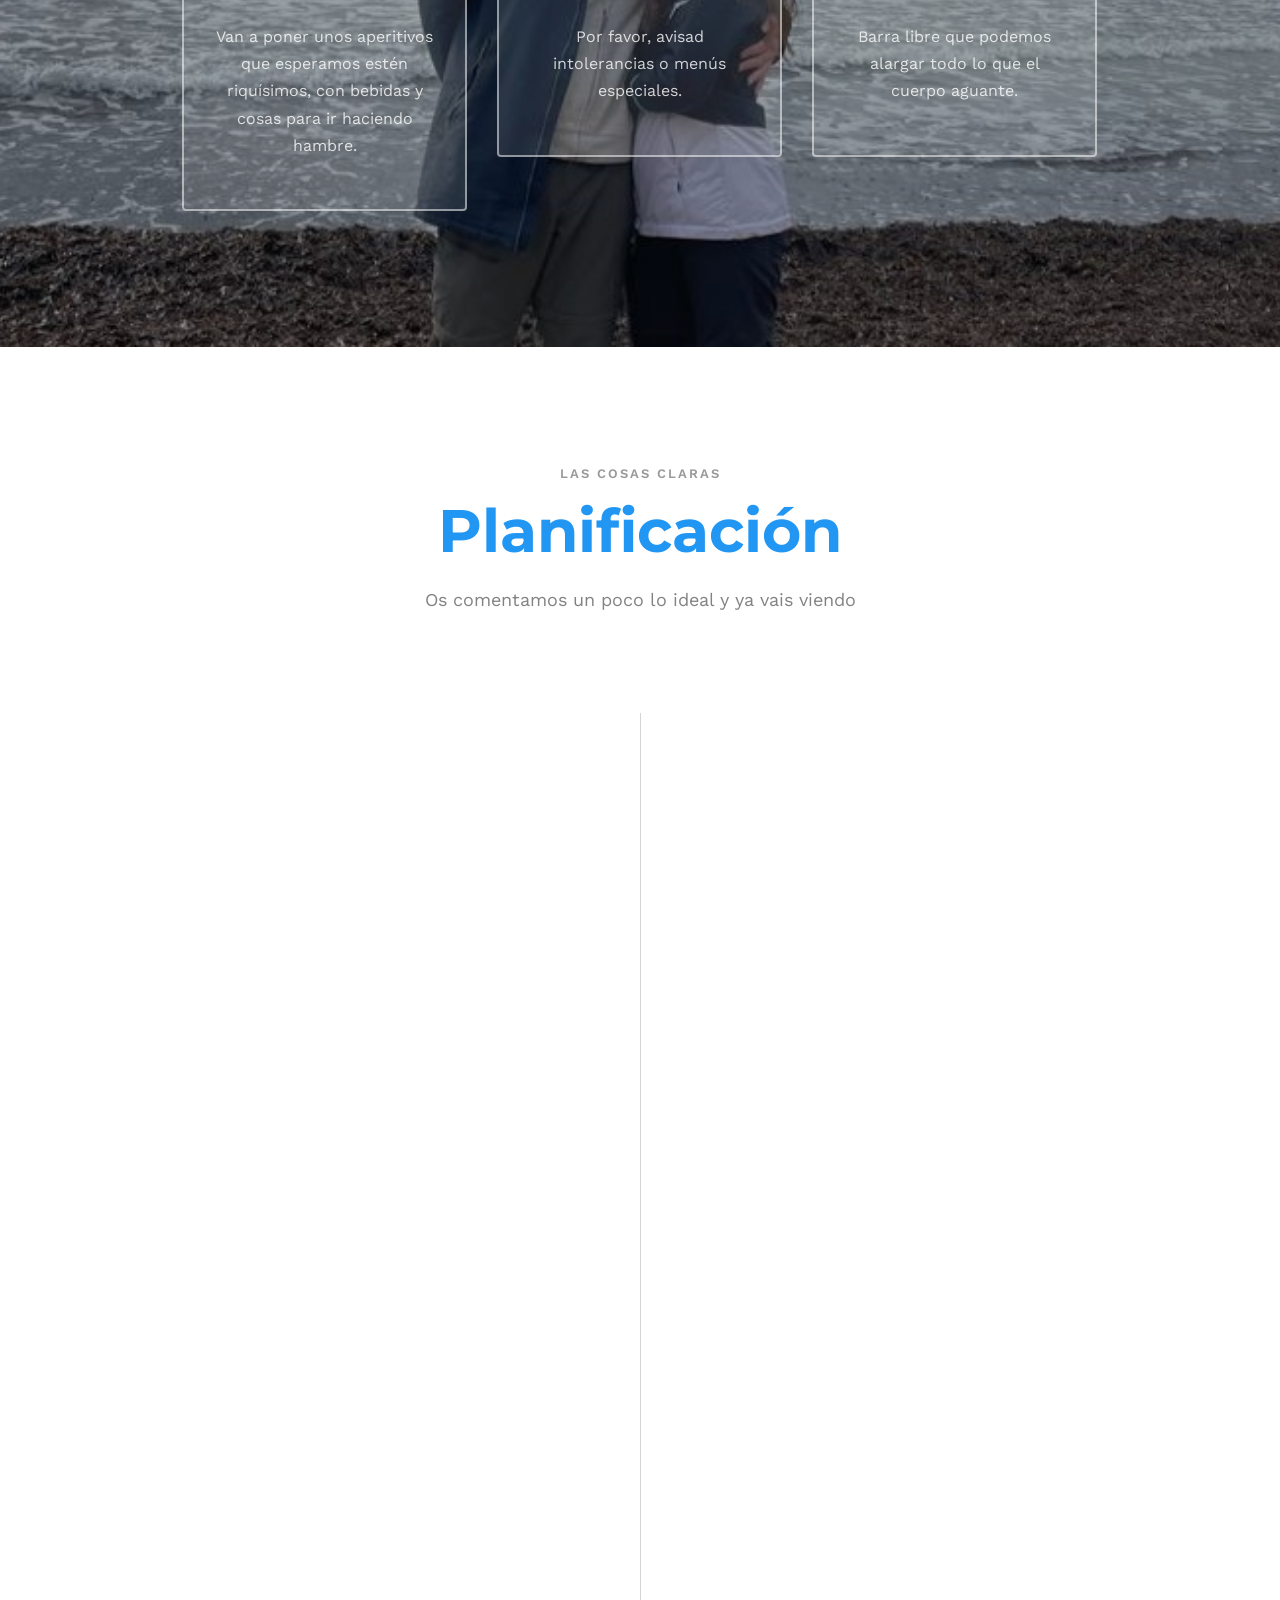
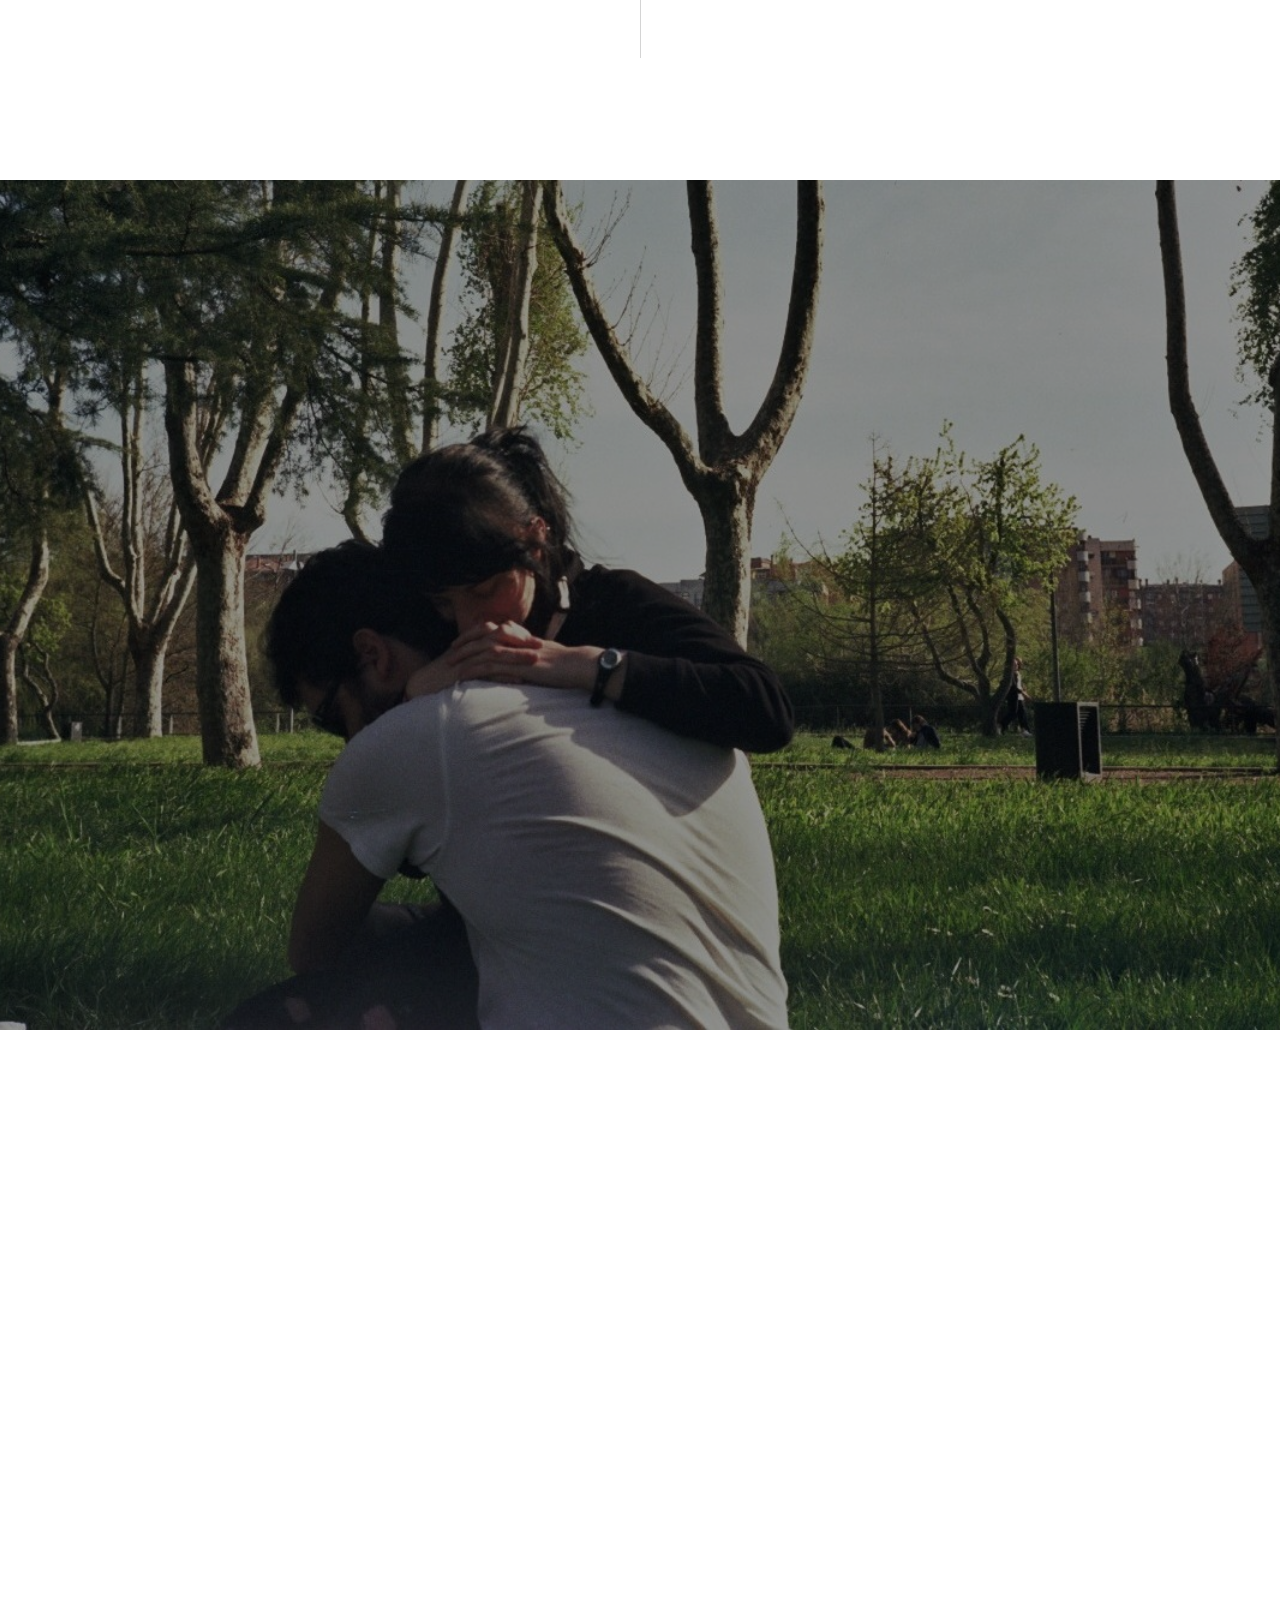
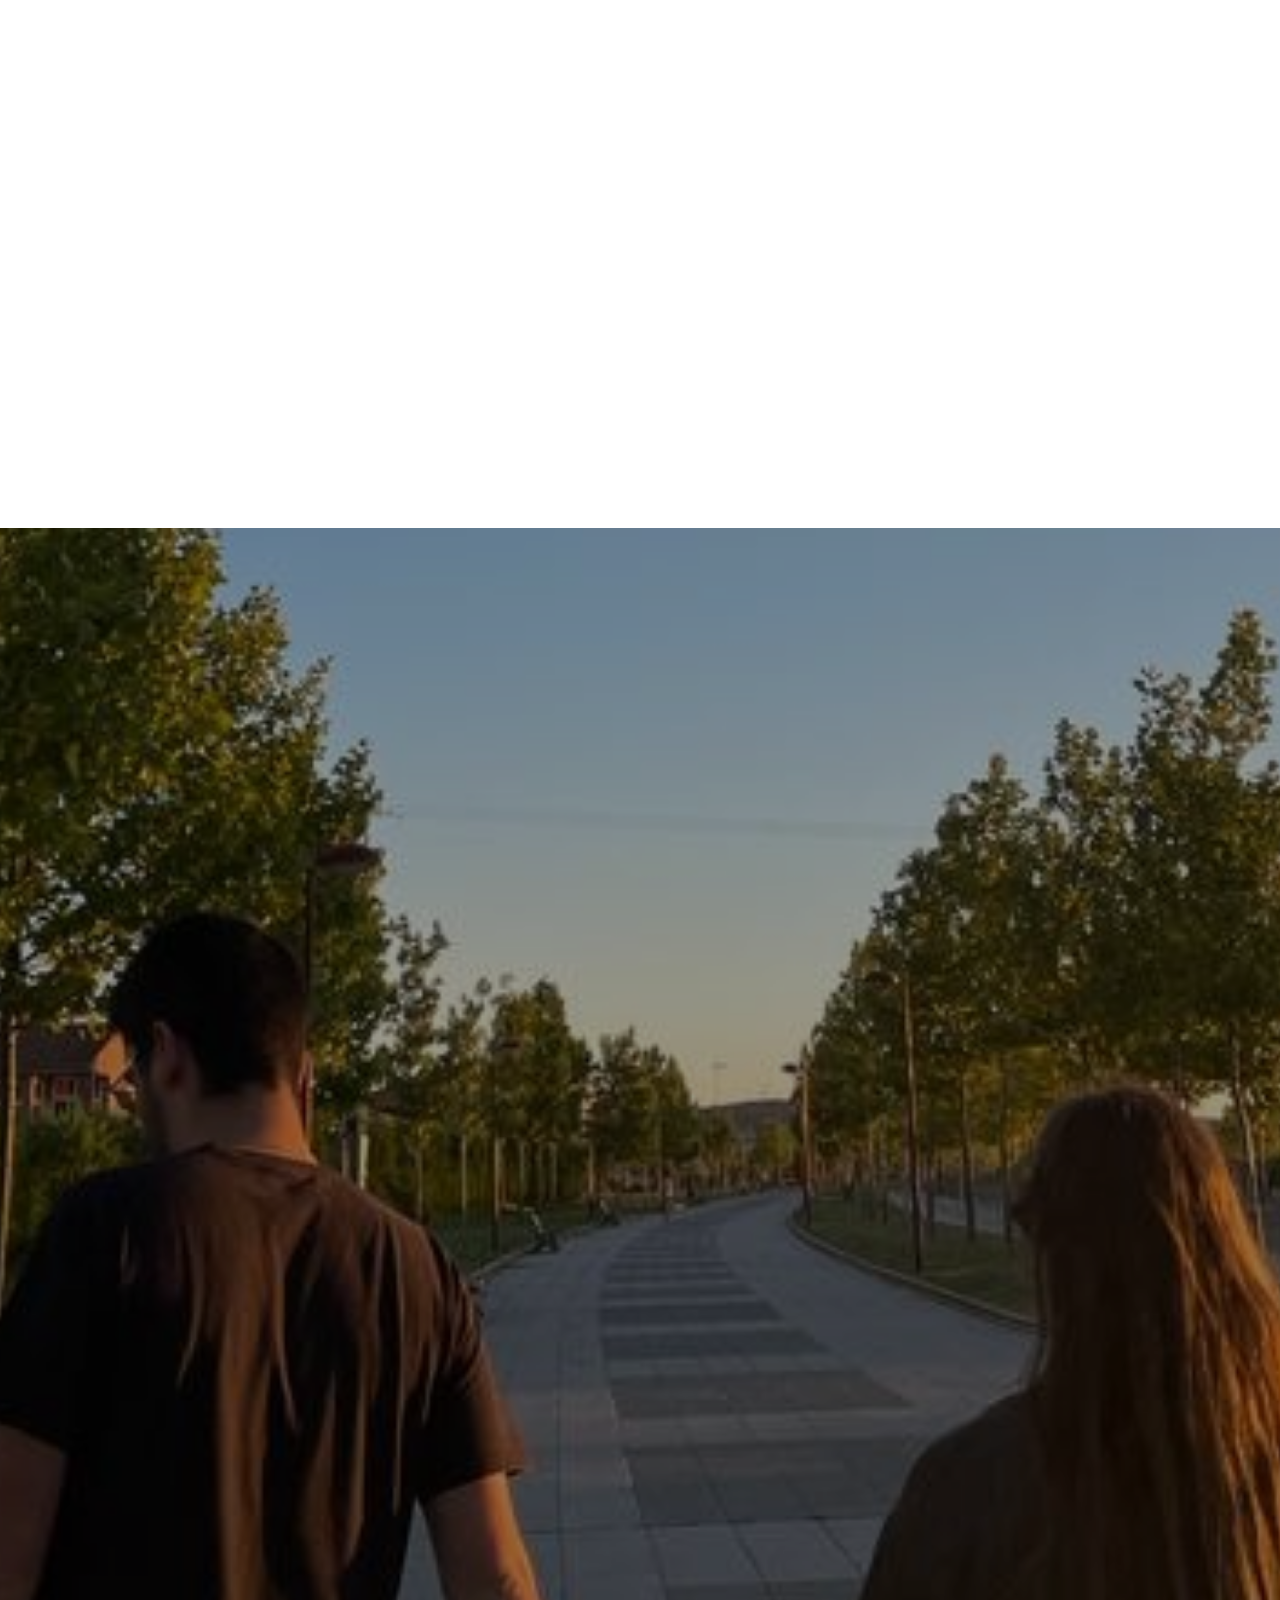
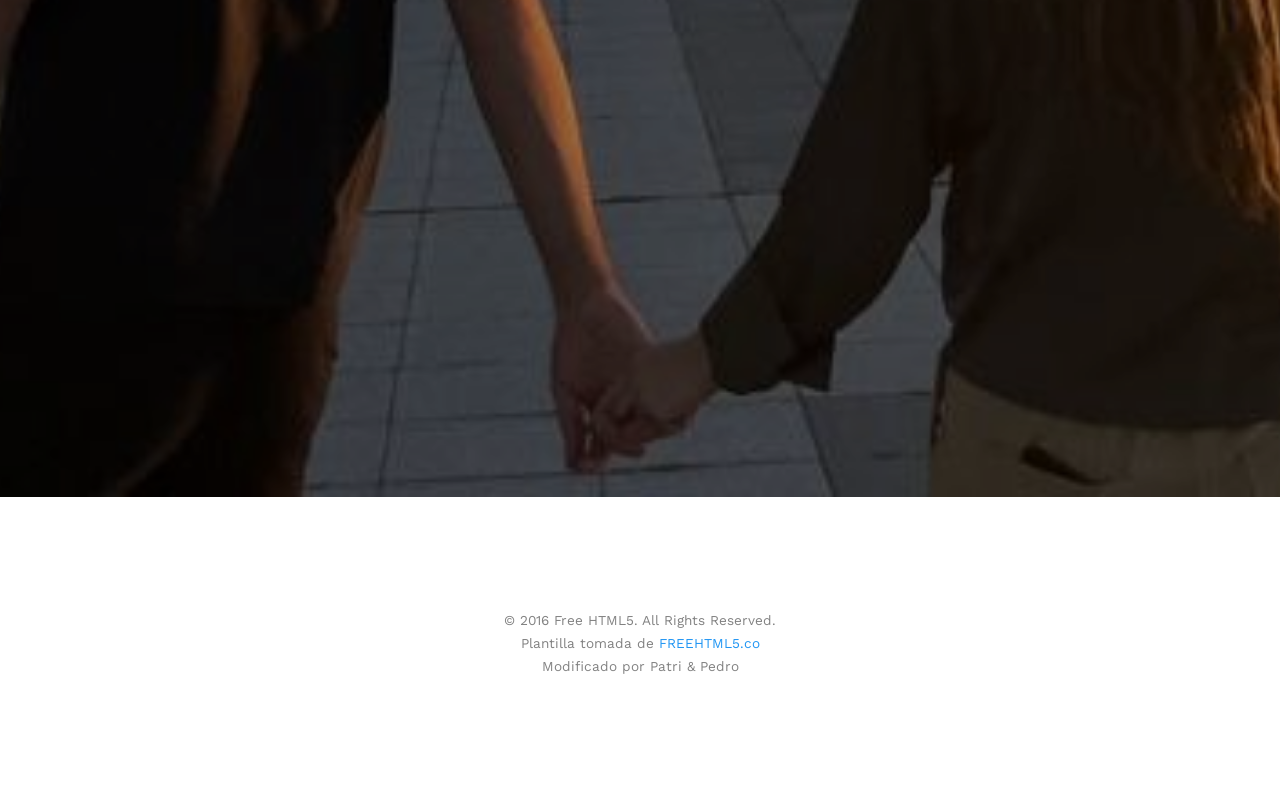
==== commit 56ec86a5: "Merge branch 'main' of https://github.com/pedrohv97/pypboda" ====
--- a/index.html
+++ b/index.html
@@ -334,18 +334,20 @@
 				<div class="col-md-12 col-md-offset-0">
 					<ul class="timeline animate-box">
 						<li class="animate-box">
-							<div class="timeline-badge" style="background-image:url(images/personales/qr.jpg);"></div>
+							<div class="timeline-badge" style="background-image:url(images/personales/qr.jpg); background-position: center 70%;"></div>
 							<div class="timeline-panel">
 								<div class="timeline-heading">
-									<h3 class="timeline-title">Grupo de WhatsApp OPCIONAL</h3>
+									<h3 class="timeline-title">Comunidad de WhatsApp OPCIONAL</h3>
 								</div>
 								<div class="timeline-body">
 									<p>
 										No somos ultra mega fans de tener grupos de WhatsApp, pero sí que es cierto que para coordinar todo lo relacionado con la boda es lo más fácil.
-										<br>Así que, si quieres, puedes unirte al grupo de WhatsApp que hemos creado para la ocasión.
+										<br>Así que, si quieres, puedes unirte a la comunidad de WhatsApp que hemos creado para la ocasión.
+										<br>Ahí iremos poniendo información relevante a traves del canal de difusion, y podéis preguntar cualquier duda que tengáis por el chat general.
+										<br>También habra chats internos para organizar temas de transporte, alojamiento, compartir fotos bonitas, o cualquier otra cosa que se os ocurra, podeis crear los chats que querais.
 										<br>Si no quieres, no pasa nada, nos escribes directamente y ya 😉
-										<br><a href="https://chat.whatsapp.com/LWTruorAY9M9Crz7KqflLq?mode=ac_t" target="_blank">
-											Invitación por enlace
+										<br><a href="https://chat.whatsapp.com/Dre0RxSY0B1BilP0qSHhHd" target="_blank">
+											Invitación por enlace a la comunidad de WhatsApp
 										</a>
 									</p>
 								</div>
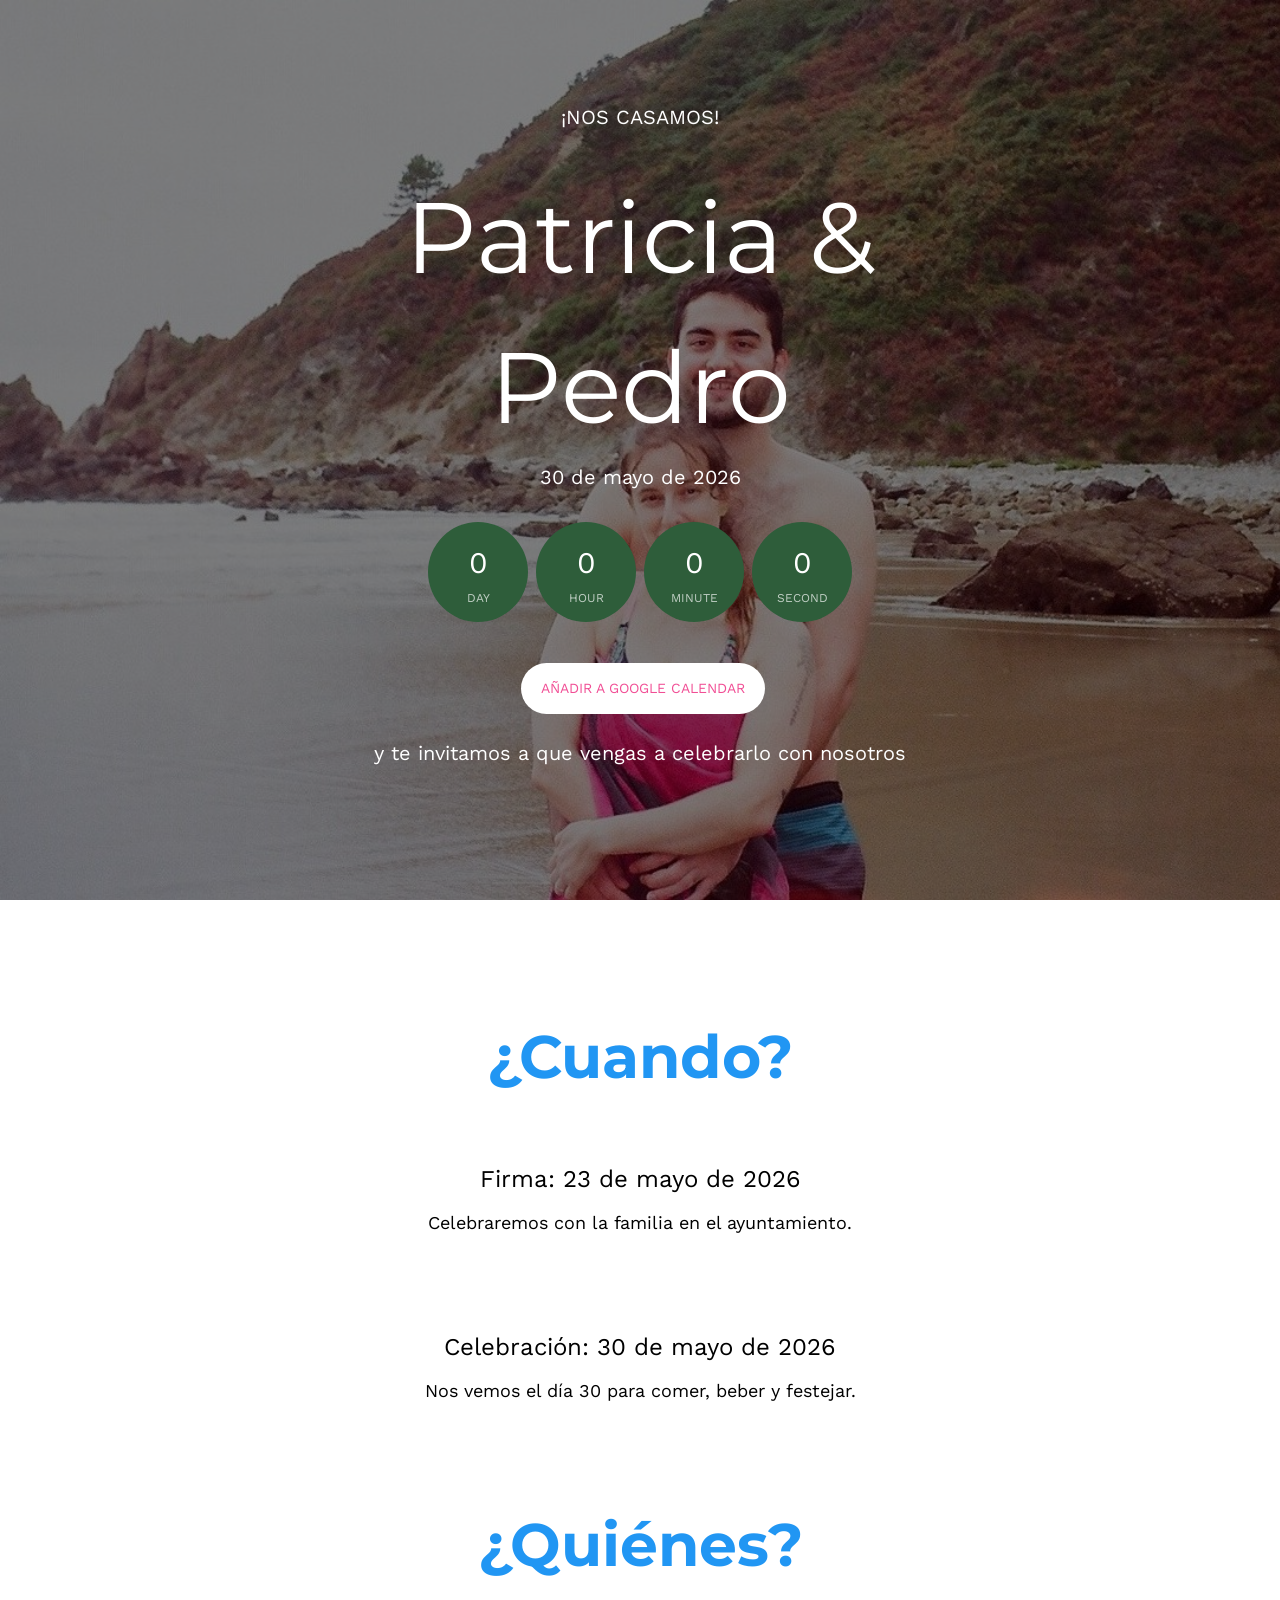
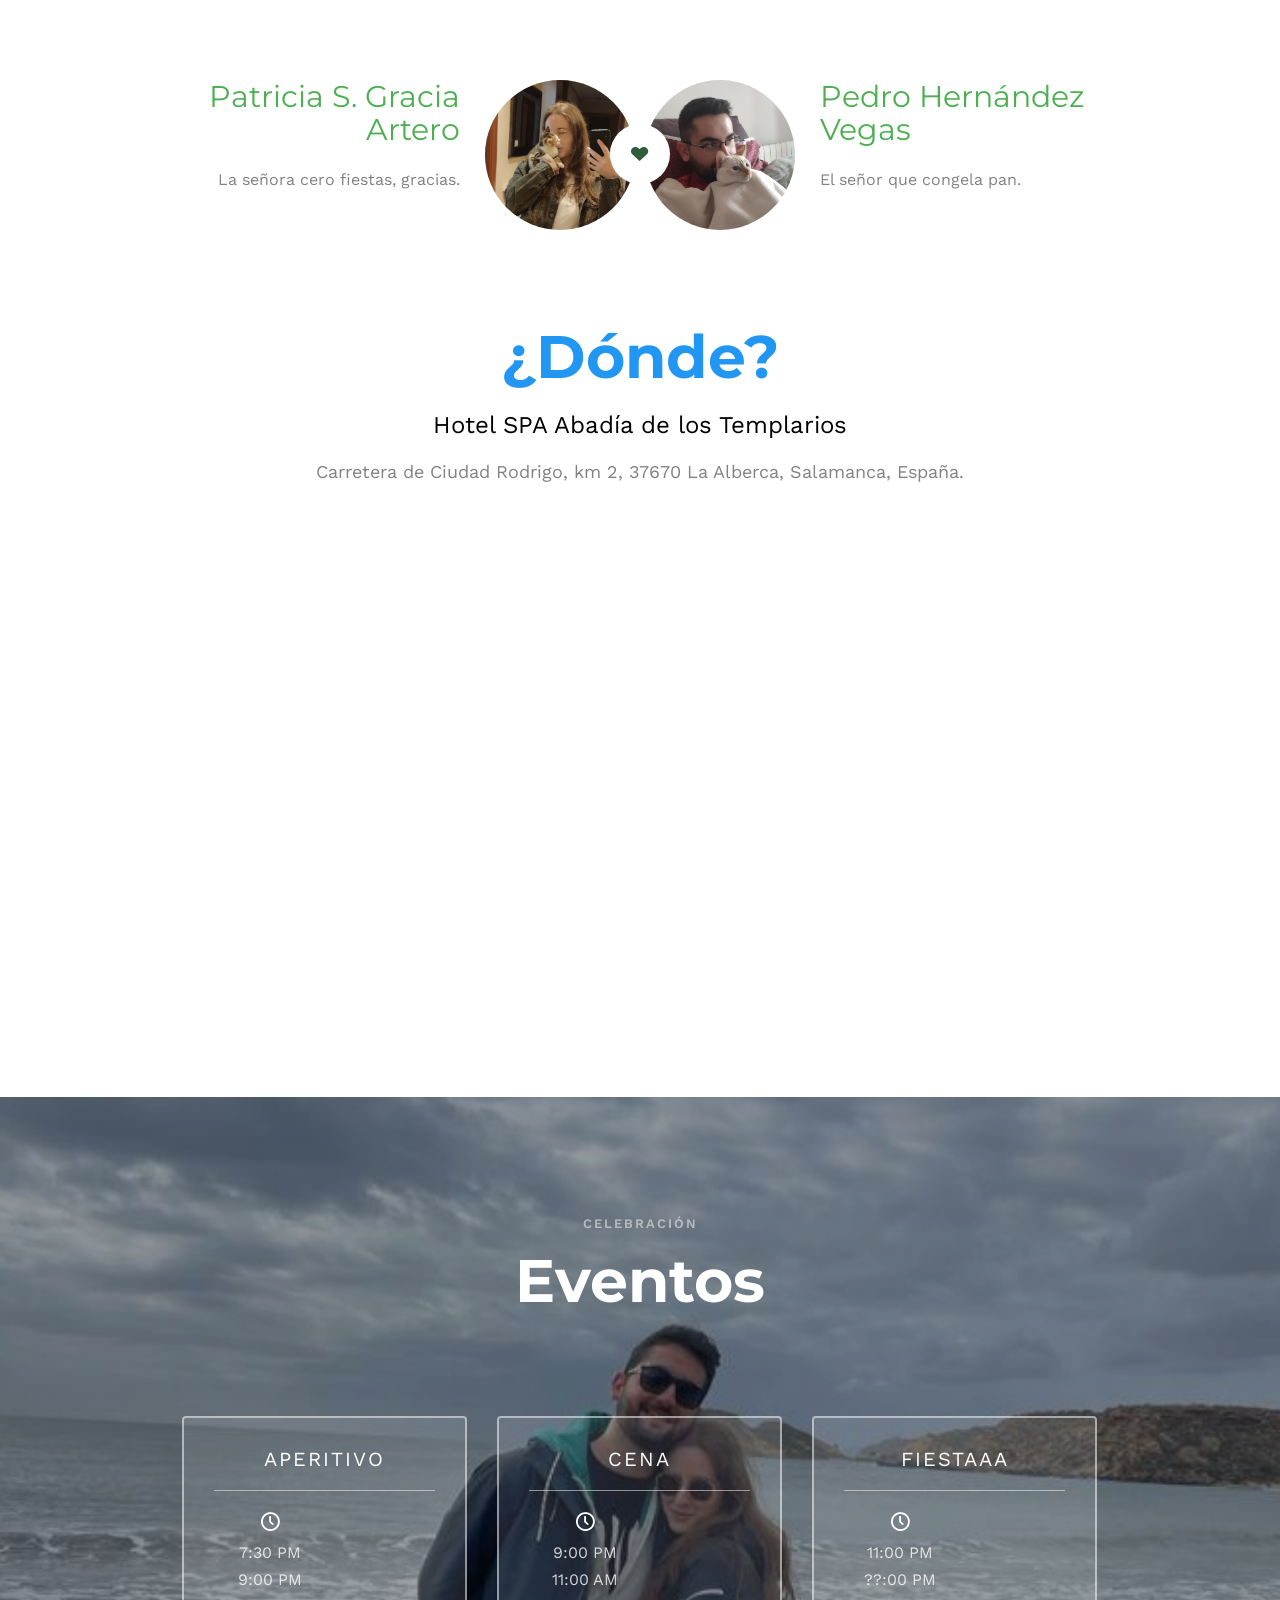
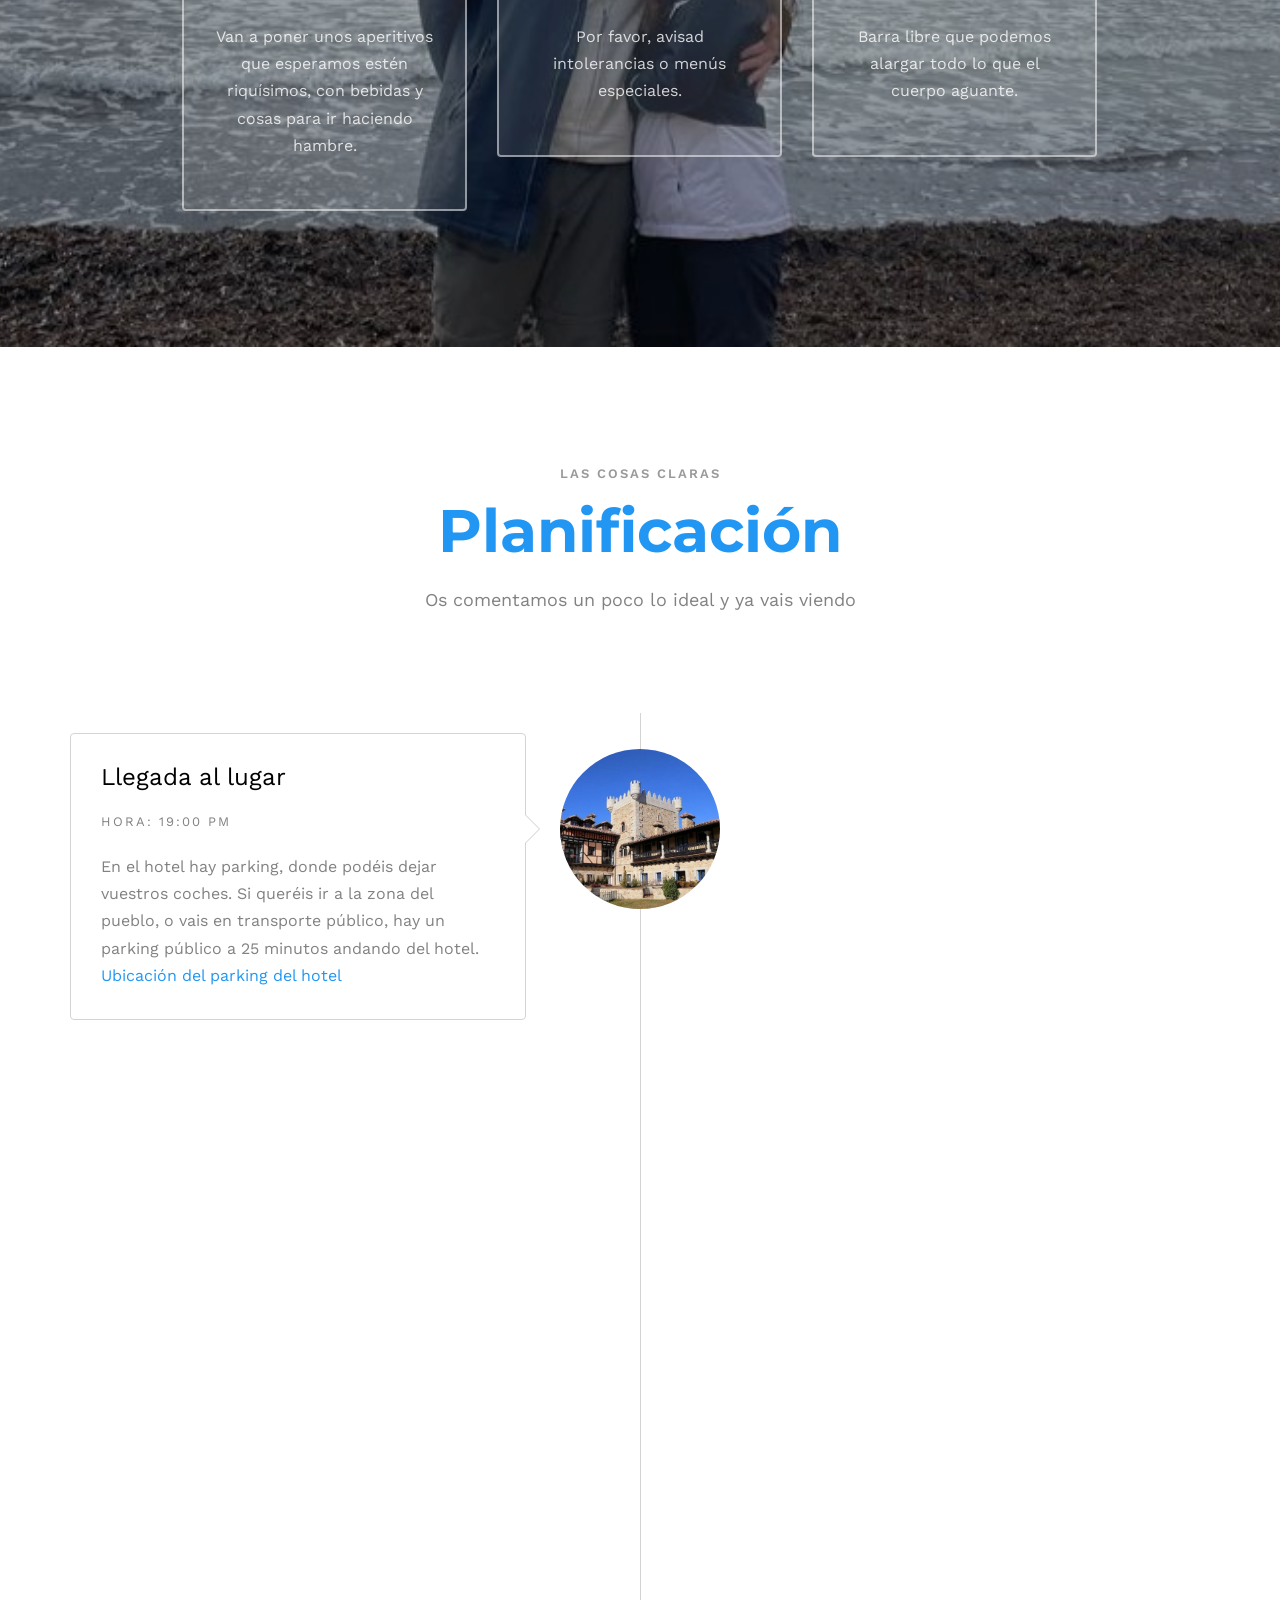
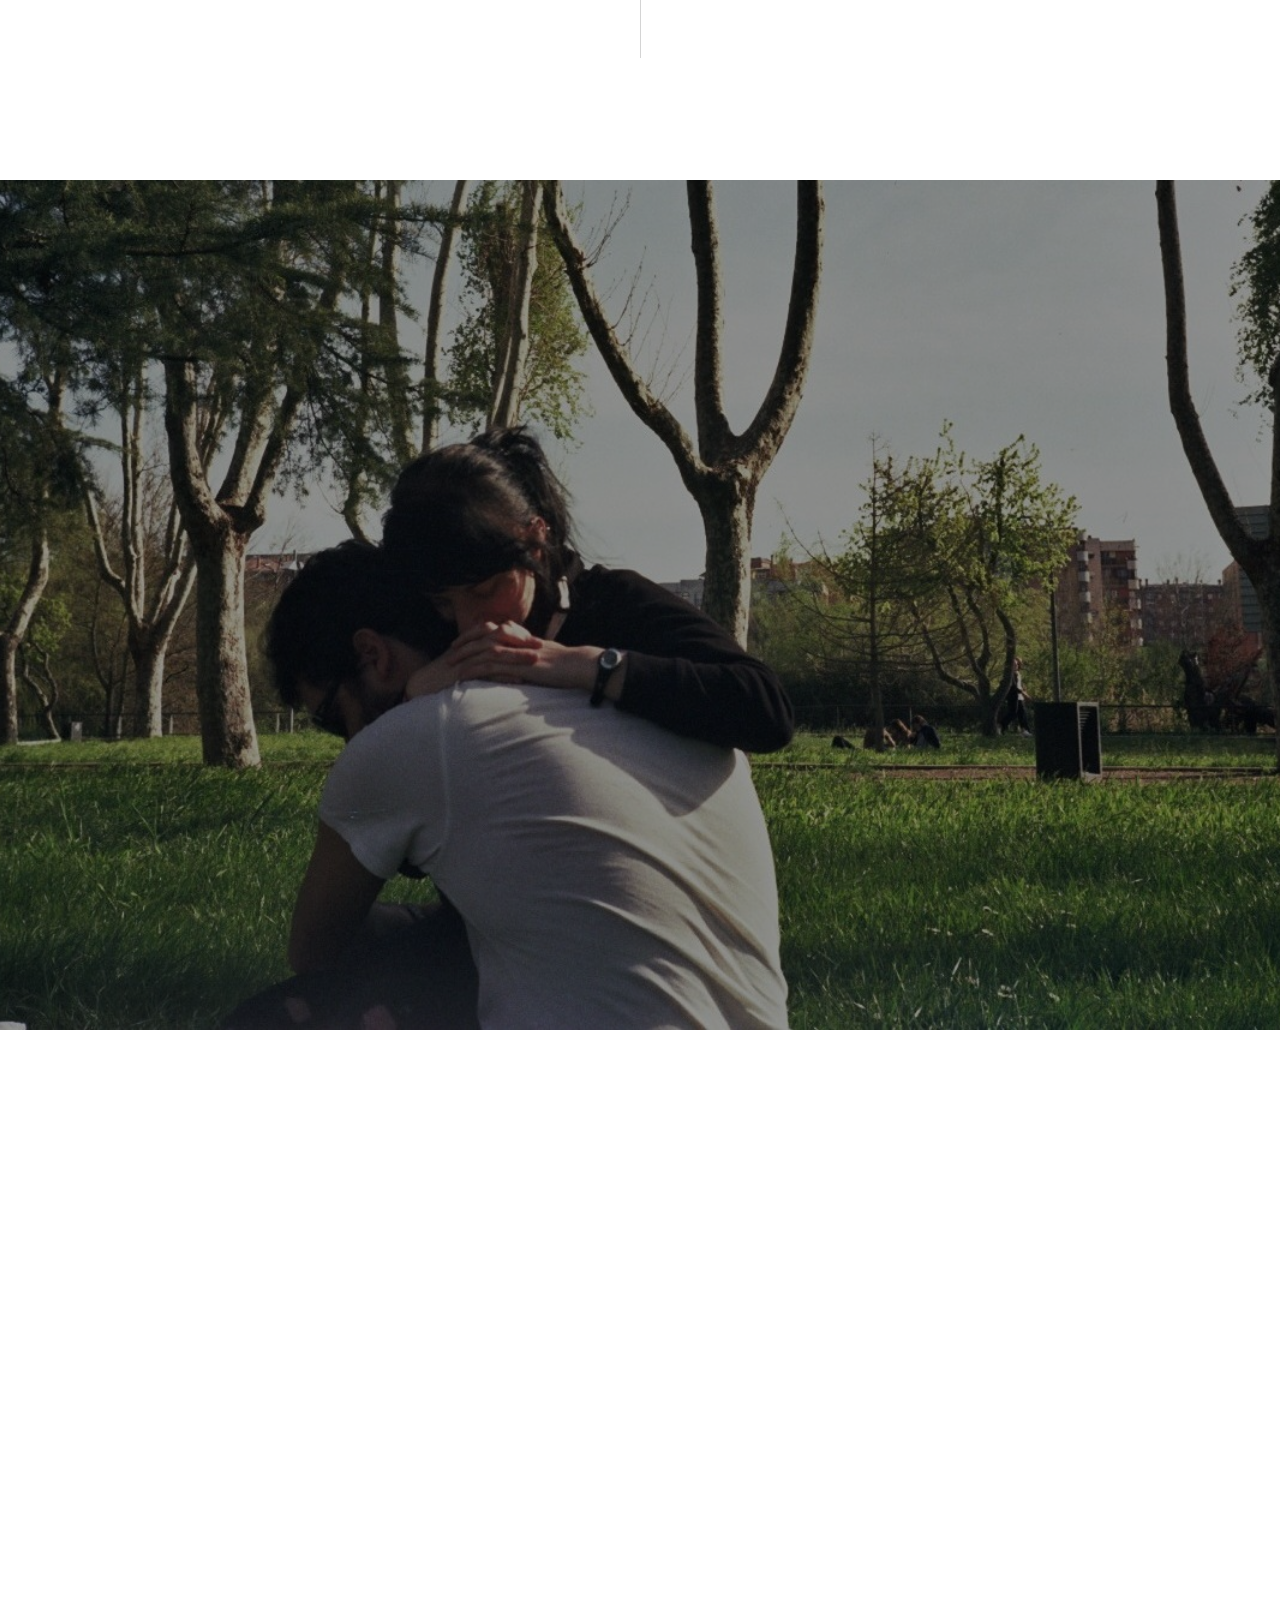
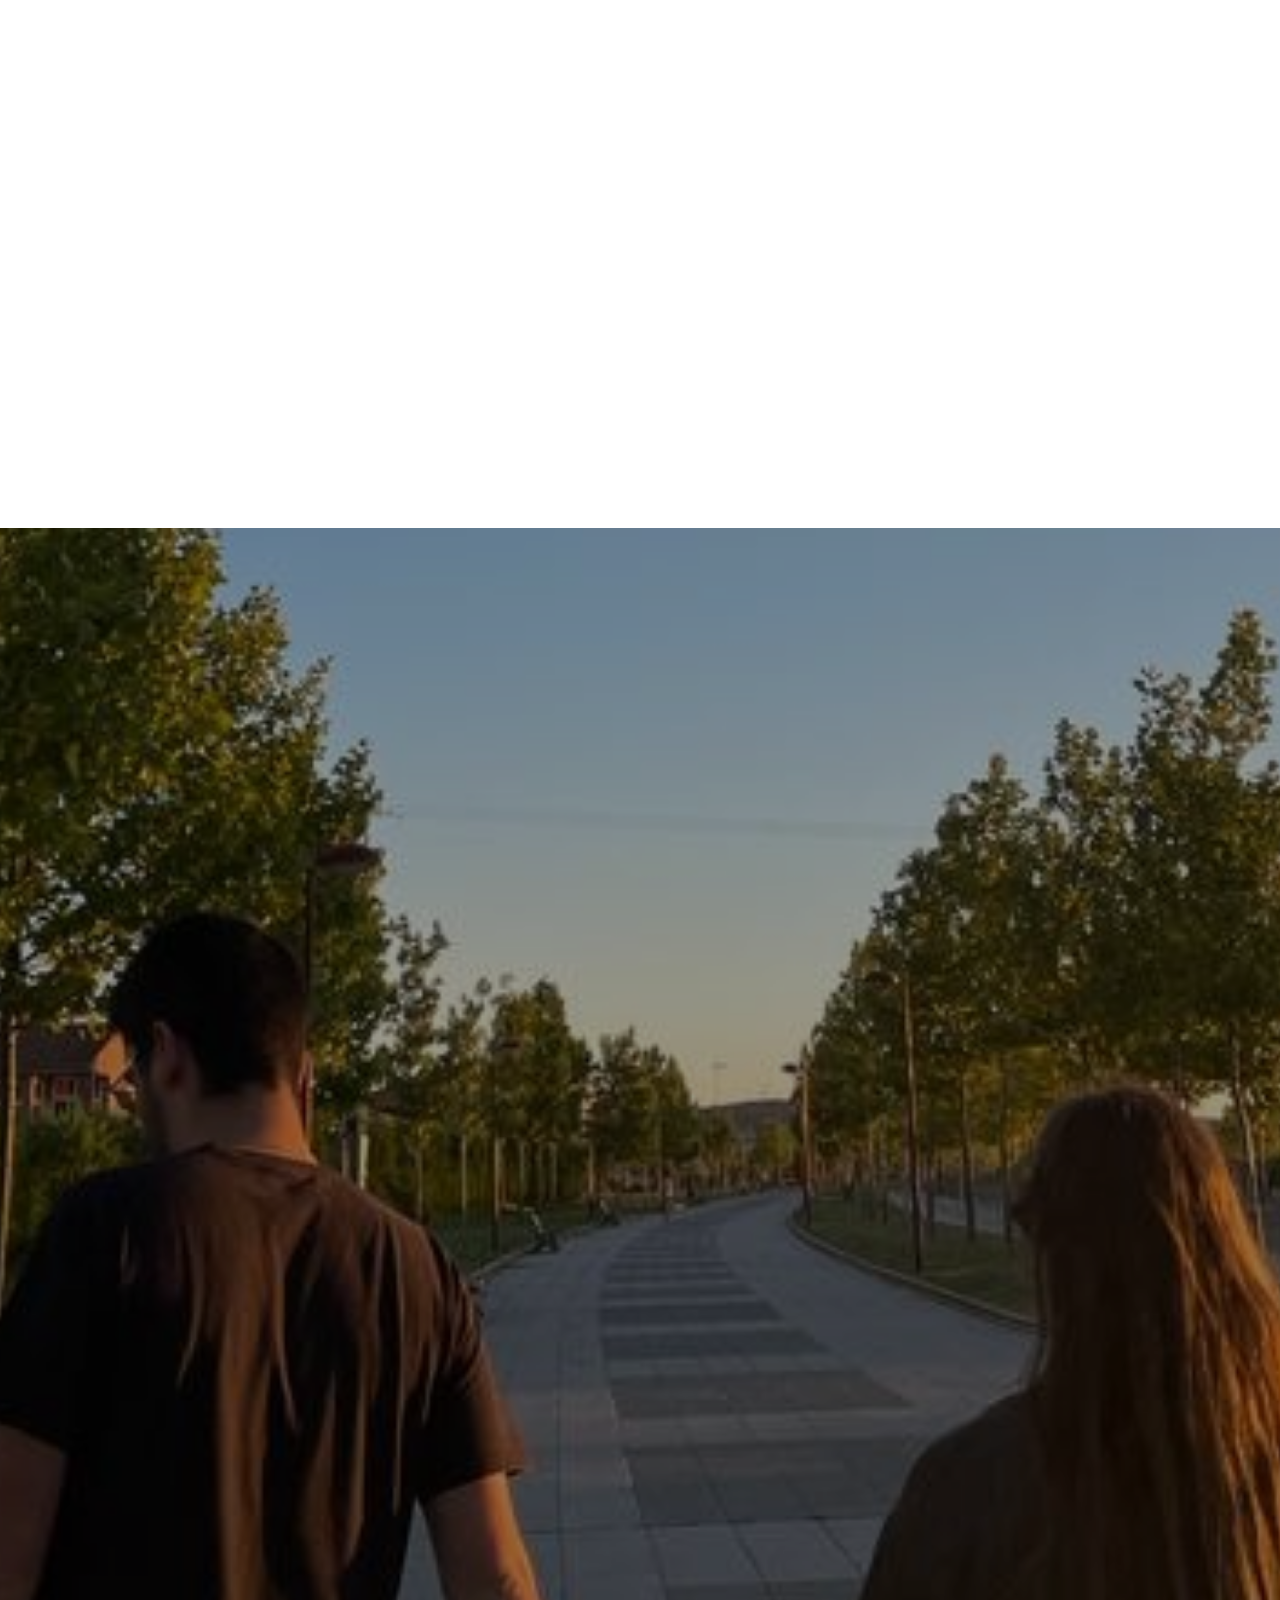
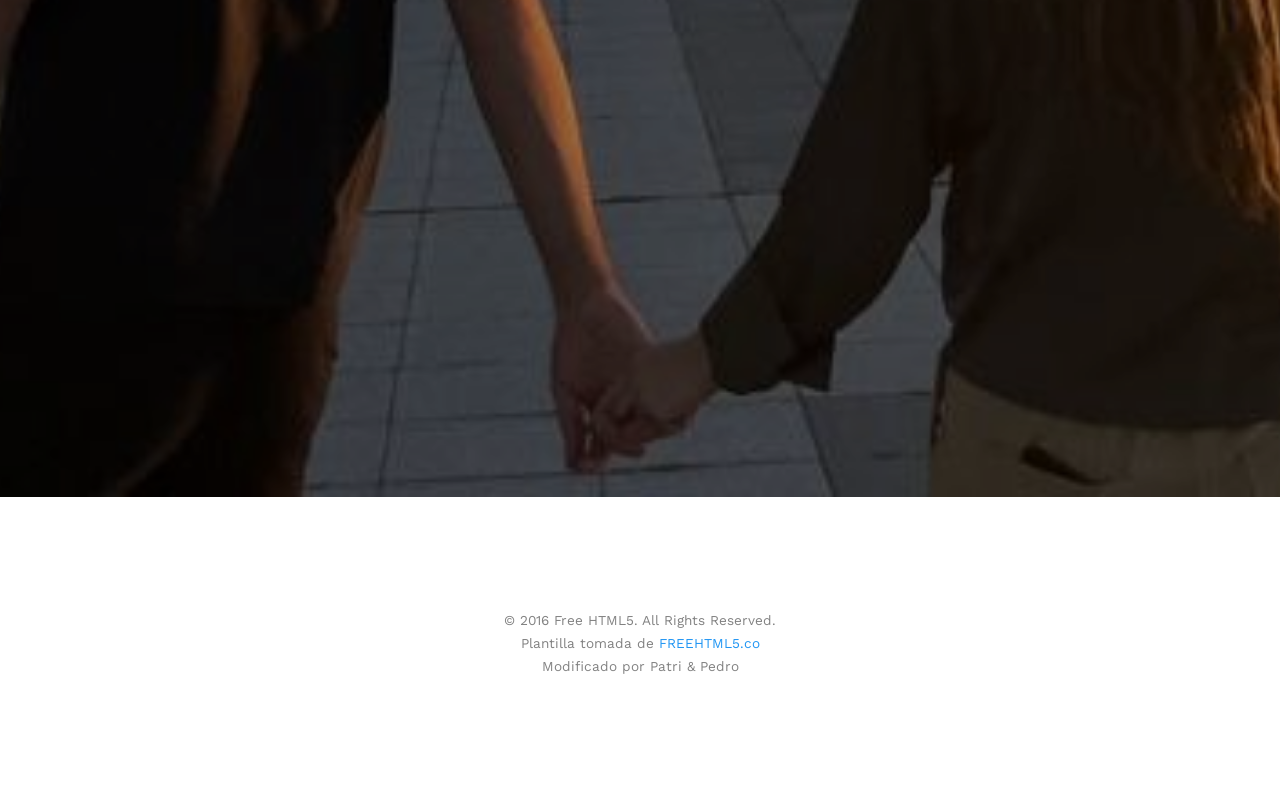
==== commit c7262181: "Ortografia: acentos" ====
--- a/index.html
+++ b/index.html
@@ -65,7 +65,14 @@
 	<![endif]-->
 <meta charset="UTF-8">
 <link href="https://fonts.googleapis.com/css?family=Work+Sans:400,700&display=swap" rel="stylesheet">
-<link href="https://fonts.googleapis.com/css?family=Montserrat:400,700&display=swap" rel="stylesheet">	</head>
+<link href="https://fonts.googleapis.com/css?family=Montserrat:400,700&display=swap" rel="stylesheet">
+		<style>
+			/* Oculta el menú hamburguesa si existe */
+			.fh5co-nav-toggle {
+				display: none !important;
+			}
+		</style>
+	</head>
 	<body>
 		
 	<div class="fh5co-loader"></div>
@@ -341,15 +348,15 @@
 								</div>
 								<div class="timeline-body">
 									<p>
-										No somos ultra mega fans de tener grupos de WhatsApp, pero sí que es cierto que para coordinar todo lo relacionado con la boda es lo más fácil.
-										<br>Así que, si quieres, puedes unirte a la comunidad de WhatsApp que hemos creado para la ocasión.
-										<br>Ahí iremos poniendo información relevante a traves del canal de difusion, y podéis preguntar cualquier duda que tengáis por el chat general.
-										<br>También habra chats internos para organizar temas de transporte, alojamiento, compartir fotos bonitas, o cualquier otra cosa que se os ocurra, podeis crear los chats que querais.
-										<br>Si no quieres, no pasa nada, nos escribes directamente y ya 😉
-										<br><a href="https://chat.whatsapp.com/Dre0RxSY0B1BilP0qSHhHd" target="_blank">
-											Invitación por enlace a la comunidad de WhatsApp
-										</a>
-									</p>
+	No somos ultra mega fans de tener grupos de WhatsApp, pero sí que es cierto que para coordinar todo lo relacionado con la boda es lo más fácil.
+	<br>Así que, si quieres, puedes unirte a la comunidad de WhatsApp que hemos creado para la ocasión.
+	<br>Ahí iremos poniendo información relevante a través del canal de difusión, y podéis preguntar cualquier duda que tengáis por el chat general.
+	<br>También habrá chats internos para organizar temas de transporte, alojamiento, compartir fotos bonitas o cualquier otra cosa que se os ocurra; podéis crear los chats que queráis.
+	<br>Si no quieres, no pasa nada, nos escribes directamente y ya 😉
+	<br><a href="https://chat.whatsapp.com/Dre0RxSY0B1BilP0qSHhHd" target="_blank">
+		Invitación por enlace a la comunidad de WhatsApp
+	</a>
+</p>
 								</div>
 							</div>
 						</li>						
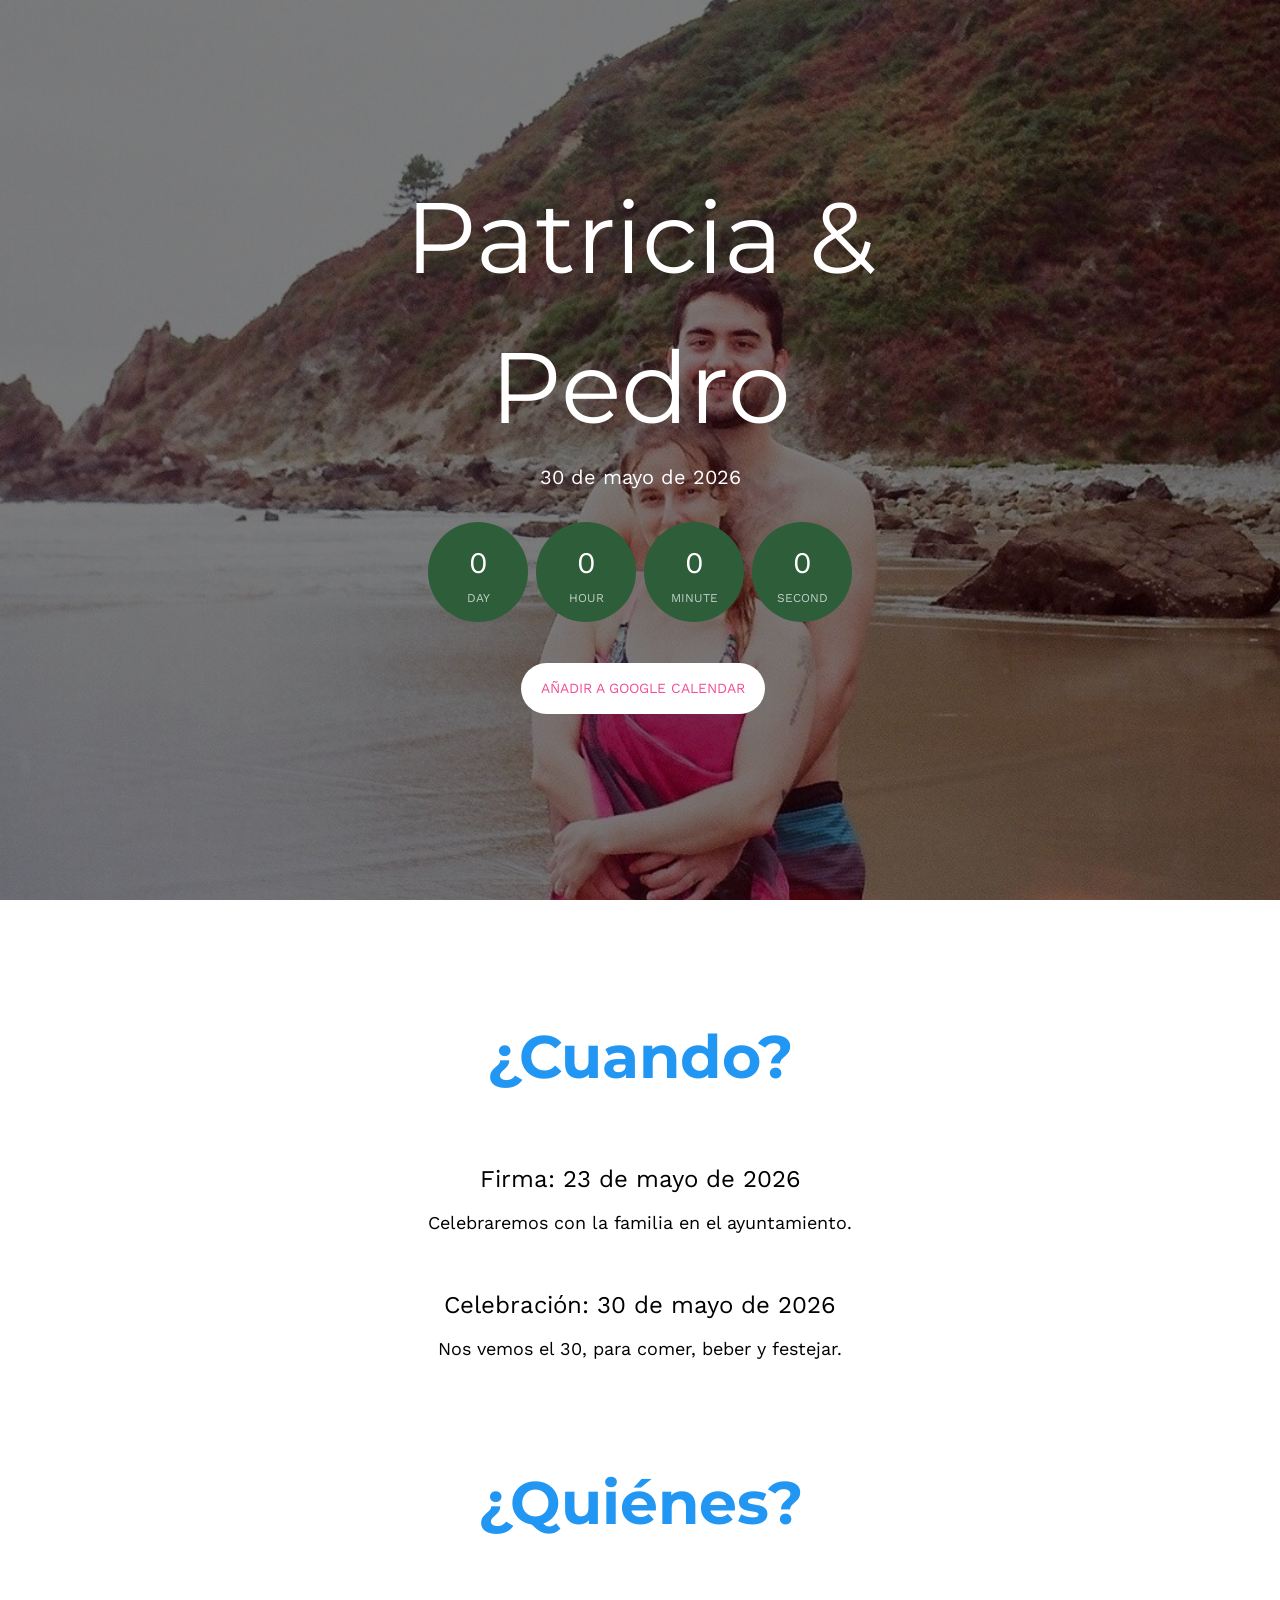
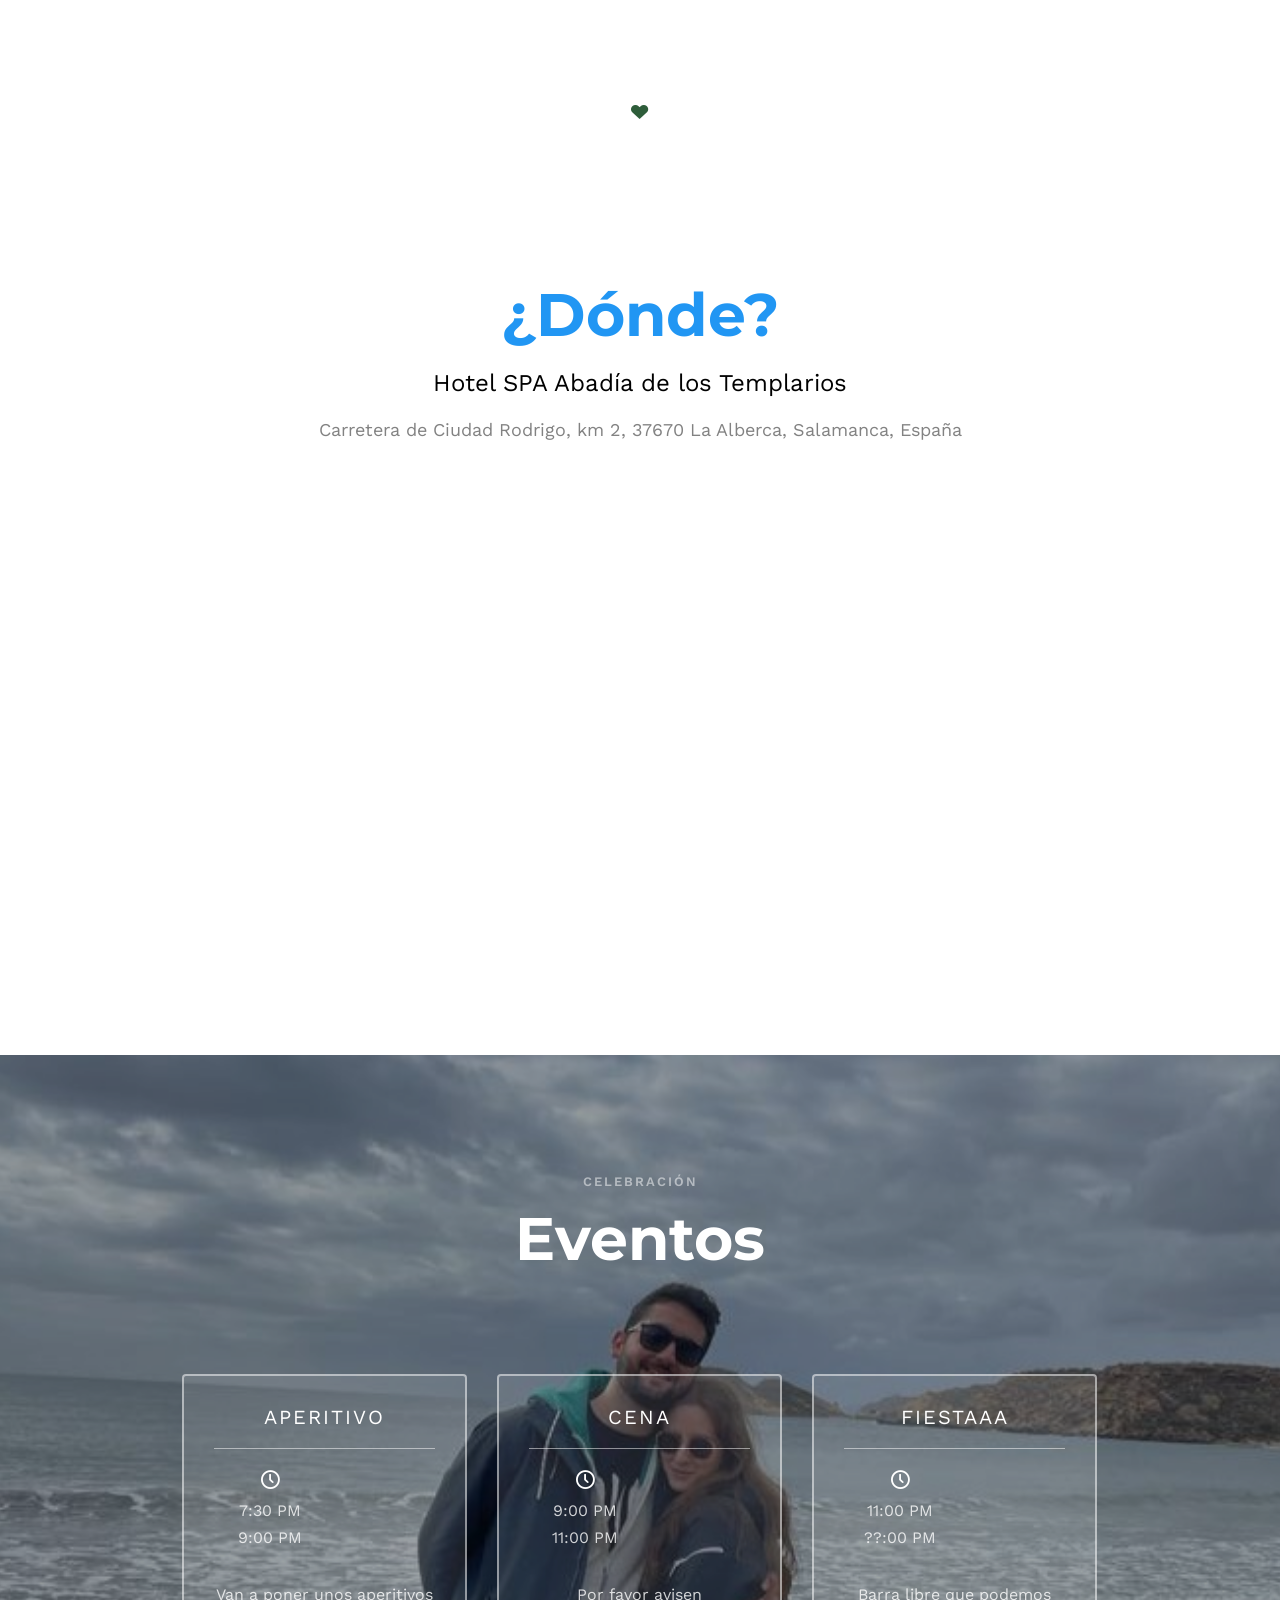
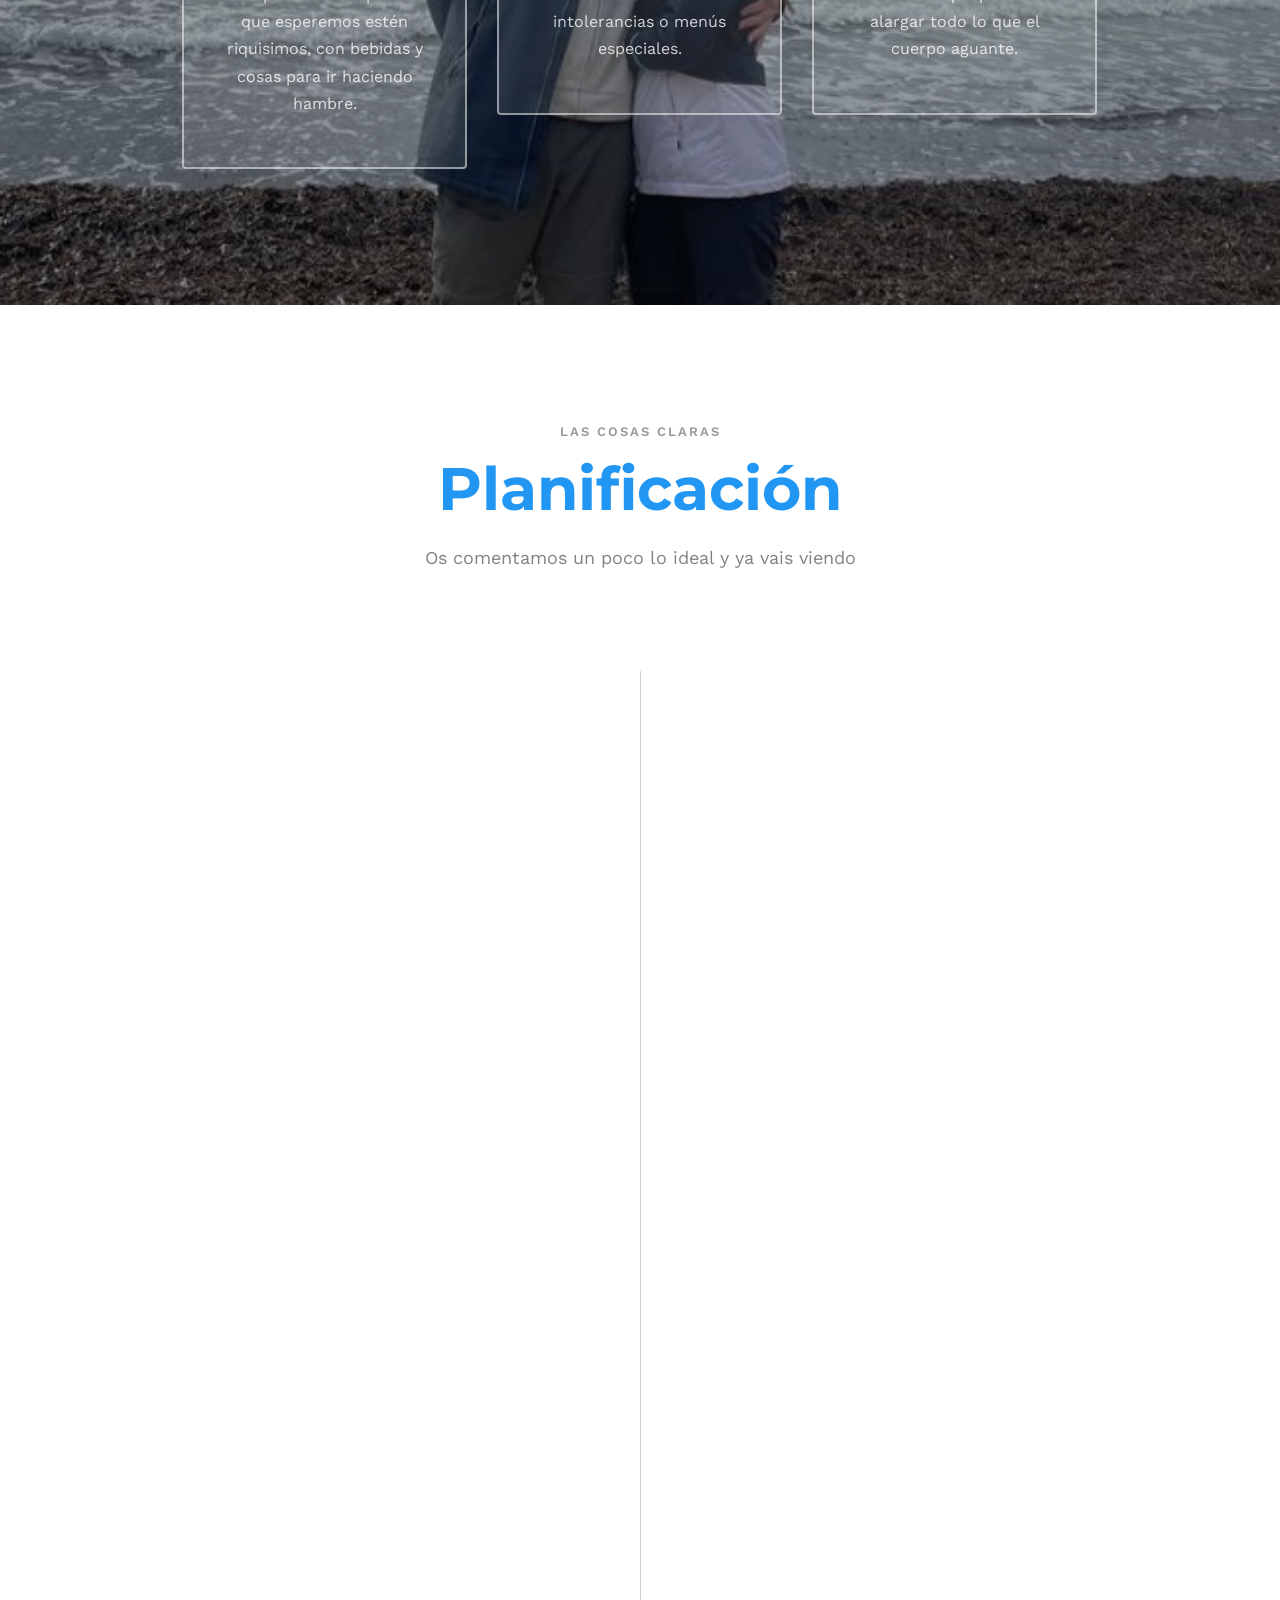
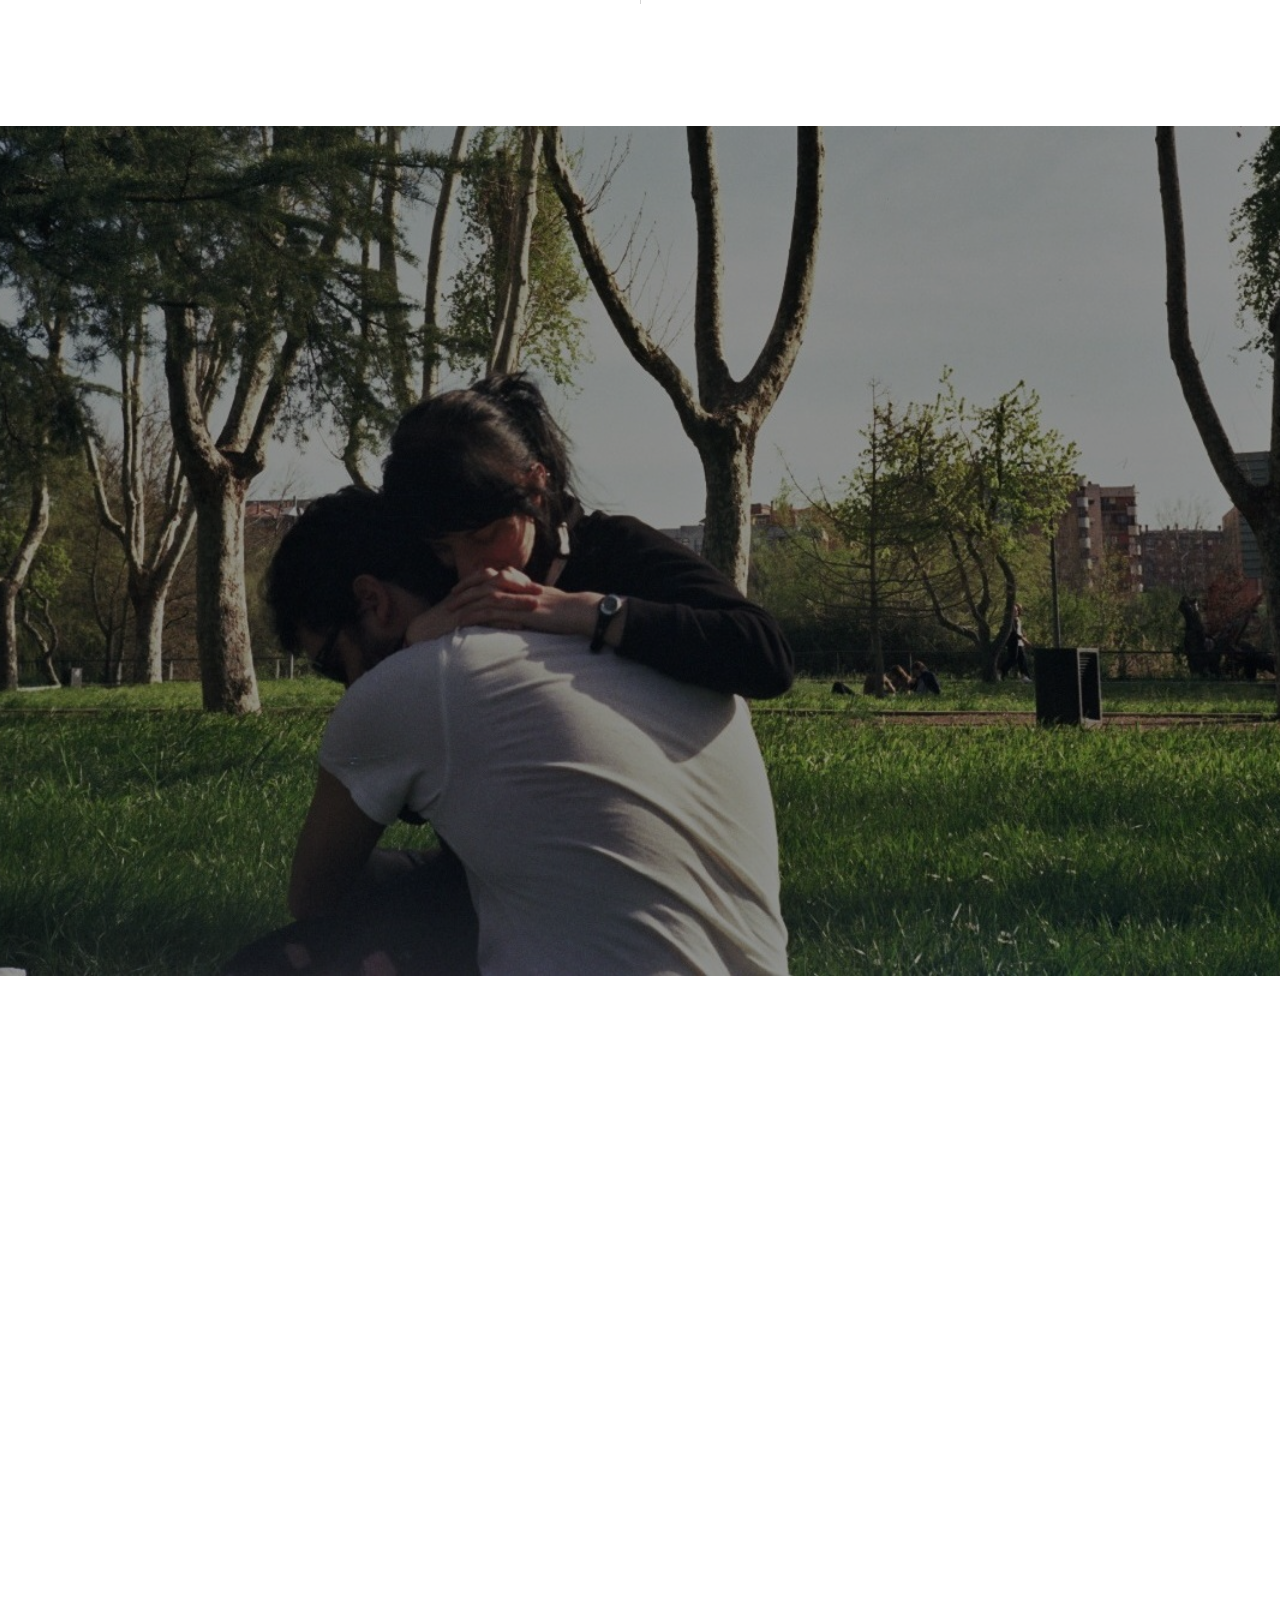
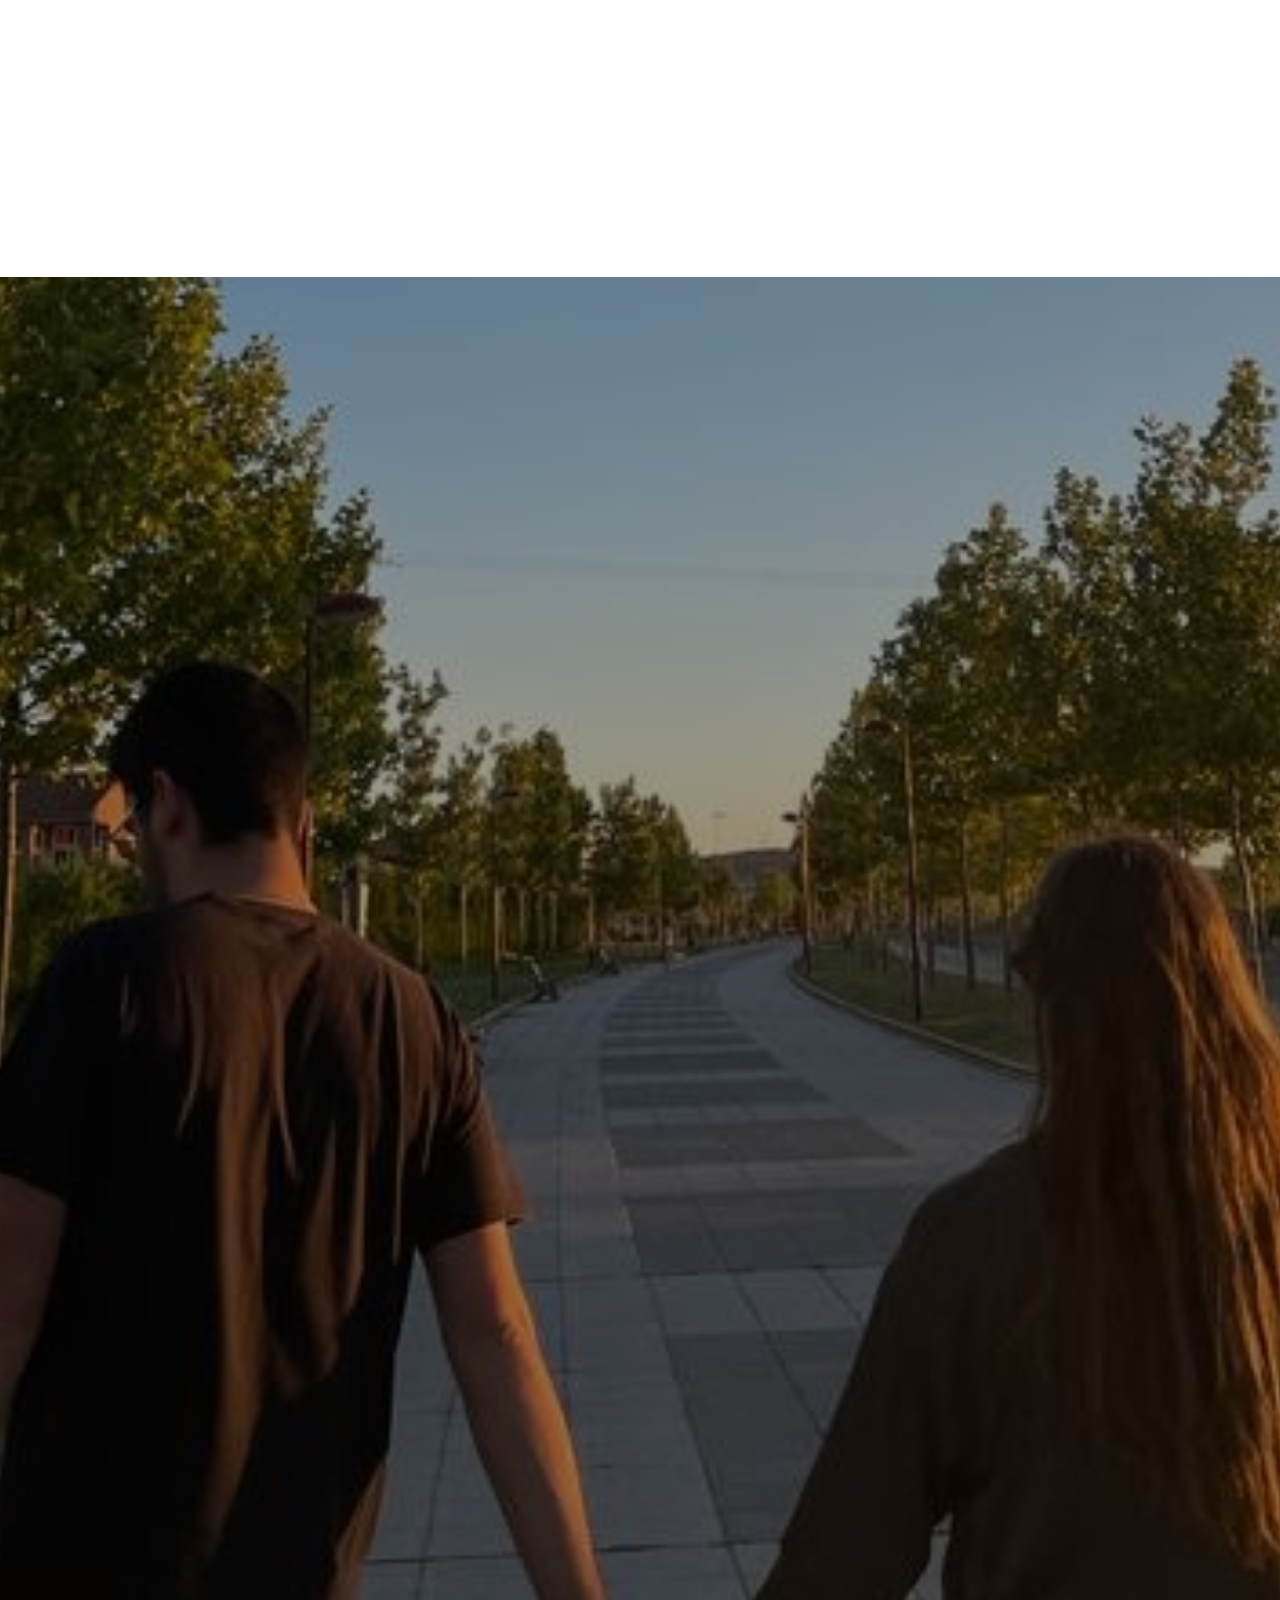
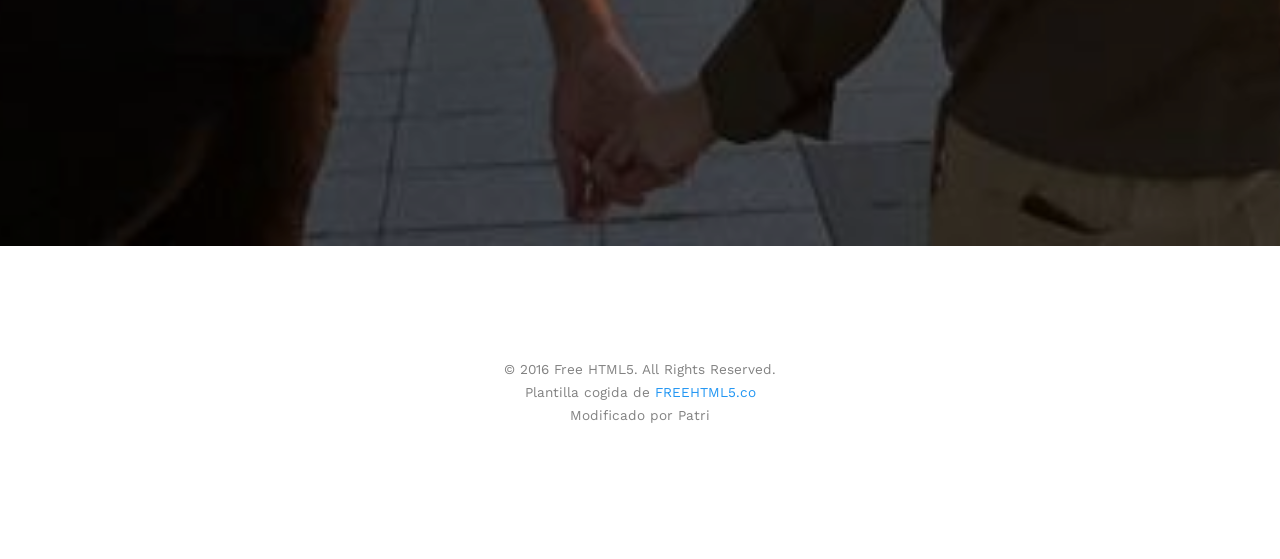
==== commit 513f0820: "fix typos" ====
--- a/index.html
+++ b/index.html
@@ -8,9 +8,9 @@
 	<meta http-equiv="X-UA-Compatible" content="IE=edge">
 	<title>Invitación &mdash; Patricia & Pedro</title>
 	<meta name="viewport" content="width=device-width, initial-scale=1">
-	<meta name="description" content="¡NOS CASAMOS! y te invitamos a que vengas a celebrarlo con nosotros" />
-	<meta name="keywords" content="boda, evento privado" />
-	<meta name="author" content="Patricia & Pedro" />
+	<meta name="description" content="Free HTML5 Template by FREEHTML5.CO" />
+	<meta name="keywords" content="free html5, free template, free bootstrap, html5, css3, mobile first, responsive" />
+	<meta name="author" content="FREEHTML5.CO" />
 
   <!-- 
 	//////////////////////////////////////////////////////
@@ -65,14 +65,7 @@
 	<![endif]-->
 <meta charset="UTF-8">
 <link href="https://fonts.googleapis.com/css?family=Work+Sans:400,700&display=swap" rel="stylesheet">
-<link href="https://fonts.googleapis.com/css?family=Montserrat:400,700&display=swap" rel="stylesheet">
-		<style>
-			/* Oculta el menú hamburguesa si existe */
-			.fh5co-nav-toggle {
-				display: none !important;
-			}
-		</style>
-	</head>
+<link href="https://fonts.googleapis.com/css?family=Montserrat:400,700&display=swap" rel="stylesheet">	</head>
 	<body>
 		
 	<div class="fh5co-loader"></div>
@@ -86,18 +79,16 @@
 				<div class="col-md-8 col-md-offset-2 text-center">
 					<div class="display-t">
 						<div class="display-tc animate-box" data-animate-effect="fadeIn">
-							<h2> ¡NOS CASAMOS!</h2>
 							<h1>Patricia &amp; Pedro</h1>
 							<h2> 30 de mayo de 2026</h2>
 
 							<div class="simply-countdown simply-countdown-one"></div>
 							<p>
 								<!--<a href="#" class="btn btn-default btn-sm">Guárdate esta fecha</a>-->
-								<a href="https://calendar.google.com/calendar/render?action=TEMPLATE&text=Patricia+%26+Pedro+Boda&dates=20260530T170000Z/20260531T020000Z&details=Celebración+de+la+boda+de+Patricia+y+Pedro+en+Hotel+SPA+Abadía+de+los+Templarios%2C+Salamanca%2C+España.&location=Hotel+SPA+Abadía+de+los+Templarios%2C+Salamanca%2C+España" target="_blank" class="btn btn-primary btn-sm" style="margin-left:10px;">
+								<a href="https://calendar.google.com/calendar/render?action=TEMPLATE&text=Patricia+%26+Pedro+Boda&dates=20260920T170000Z/20260921T020000Z&details=Celebración+de+la+boda+de+Patricia+y+Pedro+en+Hotel+SPA+Abadía+de+los+Templarios%2C+Salamanca%2C+España.&location=Hotel+SPA+Abadía+de+los+Templarios%2C+Salamanca%2C+España" target="_blank" class="btn btn-primary btn-sm" style="margin-left:10px;">
 									Añadir a Google Calendar
 								</a>
 							</p>
-							<h2> y te invitamos a que vengas a celebrarlo con nosotros</h2>
 						</div>
 					</div>
 				</div>
@@ -112,10 +103,10 @@
                 <h2>¿Cuando?</h2>
 				<br><br>
                 <h3>Firma: 23 de mayo de 2026</h3>
-				<h4>Celebraremos con la familia en el ayuntamiento.</h4>
+				<h4>Celebraremos con la familia en el ayuntamiento.
 				<br><br><br>
                 <h3>Celebración: 30 de mayo de 2026</h3>
-				<h4>Nos vemos el día 30 para comer, beber y festejar.</h4>
+				<h4>Nos vemos el 30, para comer, beber y festejar.
             </div>
         </div>
         <div class="row">
@@ -130,7 +121,7 @@
                 </div>
                 <div class="desc-groom">
                     <h3>Patricia S. Gracia Artero</h3>
-                    <p>La señora cero fiestas, gracias.</p>
+                    <p>La señora cero fiestas, gracias</p>
                 </div>
             </div>
 
@@ -142,7 +133,7 @@
                 </div>
                 <div class="desc-bride">
                     <h3>Pedro Hernández Vegas</h3>
-                    <p>El señor que congela pan.</p>
+                    <p>El señor congela pan</p>
                 </div>
             </div>
         </div>
@@ -154,7 +145,7 @@
 				<br><br><br>
                 <h2>¿Dónde?</h2>
                 <h3>Hotel SPA Abadía de los Templarios</h3>
-				<p>Carretera de Ciudad Rodrigo, km 2, 37670 La Alberca, Salamanca, España.</p>
+				<p>Carretera de Ciudad Rodrigo, km 2, 37670 La Alberca, Salamanca, España</p>
             </div>
         </div>
         <div class="map-container" style="width: 100%; height: 400px;">
@@ -199,7 +190,7 @@
 										<span>----</span>
 									</div>
 									
-									<p>Van a poner unos aperitivos que esperamos estén riquísimos, con bebidas y cosas para ir haciendo hambre.</p>
+									<p>Van a poner unos aperitivos que esperemos estén riquisimos, con bebidas y cosas para ir haciendo hambre.</p>
 								</div>
 							</div>
 							<div class="col-md-4 col-sm-4 text-center">
@@ -208,14 +199,14 @@
 									<div class="event-col">
 										<i class="icon-clock"></i>
 										<span>9:00 PM</span>
-										<span>11:00 AM</span>
+										<span>11:00 PM</span>
 									</div>
         							<div class="event-col" style="visibility: hidden;"><i class="icon-calendar"></i>
 										<i class="icon-calendar"></i>
 										<span>-----</span>
 										<span>-----</span>
 									</div>
-									<p>Por favor, avisad intolerancias o menús especiales.</p>
+									<p>Por favor avisen intolerancias o menús especiales.</p>
 								</div>
 							</div>
 							<div class="col-md-4 col-sm-4 text-center">
@@ -262,9 +253,9 @@
 								</div>
 								<div class="timeline-body">
 									<p>
-										En el hotel hay parking, donde podéis dejar vuestros coches. Si queréis ir a la zona del pueblo, o vais en transporte público, hay un parking público a 25 minutos andando del hotel.	
+										Os recomendamos que lleguéis al parking del hotel, ya que es donde vamos a celebrar la boda y la fiesta posterior. Sin embargo, lo podeis dejar en La Alberca e ir caminando.	
 										<br><a href="https://maps.app.goo.gl/VbkJ3s8pn1xzG19w6" target="_blank">
-											Ubicación del parking del hotel
+											Ubicación del Parking
 										</a>
 									</p>
 								</div>
@@ -279,7 +270,7 @@
 									<span class="date">HORA: 19:30 PM</span>
 								</div>
 								<div class="timeline-body">
-									<p>En recepción os indicarán dónde debéis ir. El lugar del aperitivo/cóctel es exterior. Posteriormente iremos a la cena y, para finalizar, fiesta y barra libre.</p>
+									<p>En recepción decís a que veíss y os indicarán el camino, el lugar del aperitivo es exterior. Posteriormente iremos a la cena y para finalizar fiesta de barra libre.</p>
 								</div>
 							</div>
 						</li>
@@ -288,10 +279,10 @@
 							<div class="timeline-panel">
 								<div class="timeline-heading">
 									<h3 class="timeline-title">La noche</h3>
-
+									<span class="date">¡?</span>
 								</div>
 								<div class="timeline-body">
-									<p>Si vais a beber, os recomendamos encarecidamente dormir en el hotel o en el pueblo (por razones obvias). El hotel tiene apartamentos con varias habitaciones si queréis compartir, o habitaciones preciosas, aunque hay montones de alojamientos en el pueblo. ¡Reservad con antelación!</p>
+									<p>Si vais a beber os recomendamos encarecidamente dormir en el hotel o en el pueblo. El hotel tiene apartamentos con variais habitaciones si quereis compartir o habitaciones preciosas. Reservad con antelación.</p>
 								</div>
 							</div>
 						</li>
@@ -306,7 +297,7 @@
 		<div class="container">
 			<div class="row">
 				<div class="col-md-8 col-md-offset-2 text-center fh5co-heading animate-box">
-					<span>Mandato Real</span>
+					<span>Dictadura</span>
 					<h2>Etiqueta</h2>
 				</div>
 			</div>
@@ -315,10 +306,10 @@
 					<div class="display-tc">
 						<div class="col-md-10 col-md-offset-1">
 								<div class="event-wrap animate-box">
-									<h3>Guapetes</h3>								
-									<p>Yo creo que ya es hora de tener un evento donde nos pongamos guapos. 
-										<br><br>Así que, por favor, arregladitos. No hace falta que sea caro ni nuevo, pero sí que se vea que os habéis puesto algo chulo.
-										<br><br>No va a ser el típico bodorrio ni mucho menos, pero al menos algo más elegante y divertido, y tener así la excusa para ponerte ese vestido que nunca te pones, María Antonia.
+									<h3>Formalitos</h3>								
+									<p>Yo creo que ya es hora de tener un evento donde nos pongamos formales. 
+										<br><br>Así que por favor, arregladitos. No hace falta que sea caro ni nuevo, pero si que se vea que os habéis puesto algo chulo.
+										<br><br>No va a ser el tipico bodorrio ni  mucho menos, pero al menos algo más elegante y divertido y tener así la escusa para ponerte ese vestido que nunca te pones Maria Antonia
 									</p>
 								</div>
 							</div>	
@@ -333,30 +324,29 @@
 		<div class="container">
 			<div class="row">
 				<div class="col-md-8 col-md-offset-2 text-center fh5co-heading animate-box">
-					<h2>Comunicación</h2>
-					<span>Canal oficial</span>
+					<span>Comunicación</span>
+					<h2>Planificación</h2>
+					<p>Os comentamos un poco lo ideal y ya vais viendo</p>
 				</div>
 			</div>
 			<div class="row">
 				<div class="col-md-12 col-md-offset-0">
 					<ul class="timeline animate-box">
 						<li class="animate-box">
-							<div class="timeline-badge" style="background-image:url(images/personales/qr.jpg); background-position: center 70%;"></div>
+							<div class="timeline-badge" style="background-image:url(images/personales/qr.jpg);"></div>
 							<div class="timeline-panel">
 								<div class="timeline-heading">
-									<h3 class="timeline-title">Comunidad de WhatsApp OPCIONAL</h3>
+									<h3 class="timeline-title">Grupo de what's app  OPCIONAL</h3>
 								</div>
 								<div class="timeline-body">
 									<p>
-	No somos ultra mega fans de tener grupos de WhatsApp, pero sí que es cierto que para coordinar todo lo relacionado con la boda es lo más fácil.
-	<br>Así que, si quieres, puedes unirte a la comunidad de WhatsApp que hemos creado para la ocasión.
-	<br>Ahí iremos poniendo información relevante a través del canal de difusión, y podéis preguntar cualquier duda que tengáis por el chat general.
-	<br>También habrá chats internos para organizar temas de transporte, alojamiento, compartir fotos bonitas o cualquier otra cosa que se os ocurra; podéis crear los chats que queráis.
-	<br>Si no quieres, no pasa nada, nos escribes directamente y ya 😉
-	<br><a href="https://chat.whatsapp.com/Dre0RxSY0B1BilP0qSHhHd" target="_blank">
-		Invitación por enlace a la comunidad de WhatsApp
-	</a>
-</p>
+										No somos ultra mega fans de tener grupos de what's app, pero si que es cierto que para coordinar todo lo relacionado con la boda es lo más fácil.
+										<br>Así que si quieres, puedes unirte al grupo de what's app que hemos creado para la cosa.
+										<br>Si no quieres, no pasa nada, nos escribes directamente y ya 😉
+										<br><a href="https://chat.whatsapp.com/LWTruorAY9M9Crz7KqflLq?mode=ac_t" target="_blank">
+											Invitación por enlace de Invitación
+										</a>
+									</p>
 								</div>
 							</div>
 						</li>						
@@ -372,7 +362,7 @@
 			<div class="row animate-box">
 				<div class="col-md-8 col-md-offset-2 text-center fh5co-heading" style="color: #fff;">
 					<h2 style="color: #fff;">¡Apúntate!</h2>
-					<p style="font-size: 18px;">Si no quieres o no puedes venir, no hay ningún problema. Lo comprendemos perfectamente y esta invitación no fuerza a nadie. Eso sí, cuanto antes lo supiéramos, mejor.
+					<p style="font-size: 18px;">Si no quieres o no puedes venir, no hay ningún problema. Lo comprendemos perfectamente y esta invitación no fuerza a nadie. Eso si, cuanto antes lo supieramos mejor.
 						<br> <br> Si puedes y quieres venir, nos haces un favor rellenando este formulario. Pero si no quieres, nos escribes directamente y ya 😉</p>
 				</div>
 			</div>
@@ -395,8 +385,8 @@
 					<p>
 
 						<small class="block">&copy; 2016 Free HTML5. All Rights Reserved.</small> 
-						<small class="block">Plantilla tomada de <a href="http://freehtml5.co/" target="_blank">FREEHTML5.co</a></small>
-						<small class="block">Modificado por Patri & Pedro</small>
+						<small class="block">Plantilla cogida de <a href="http://freehtml5.co/" target="_blank">FREEHTML5.co</a></small>
+						<small class="block">Modificado por Patri</small>
 					</p>
 
 				</div>
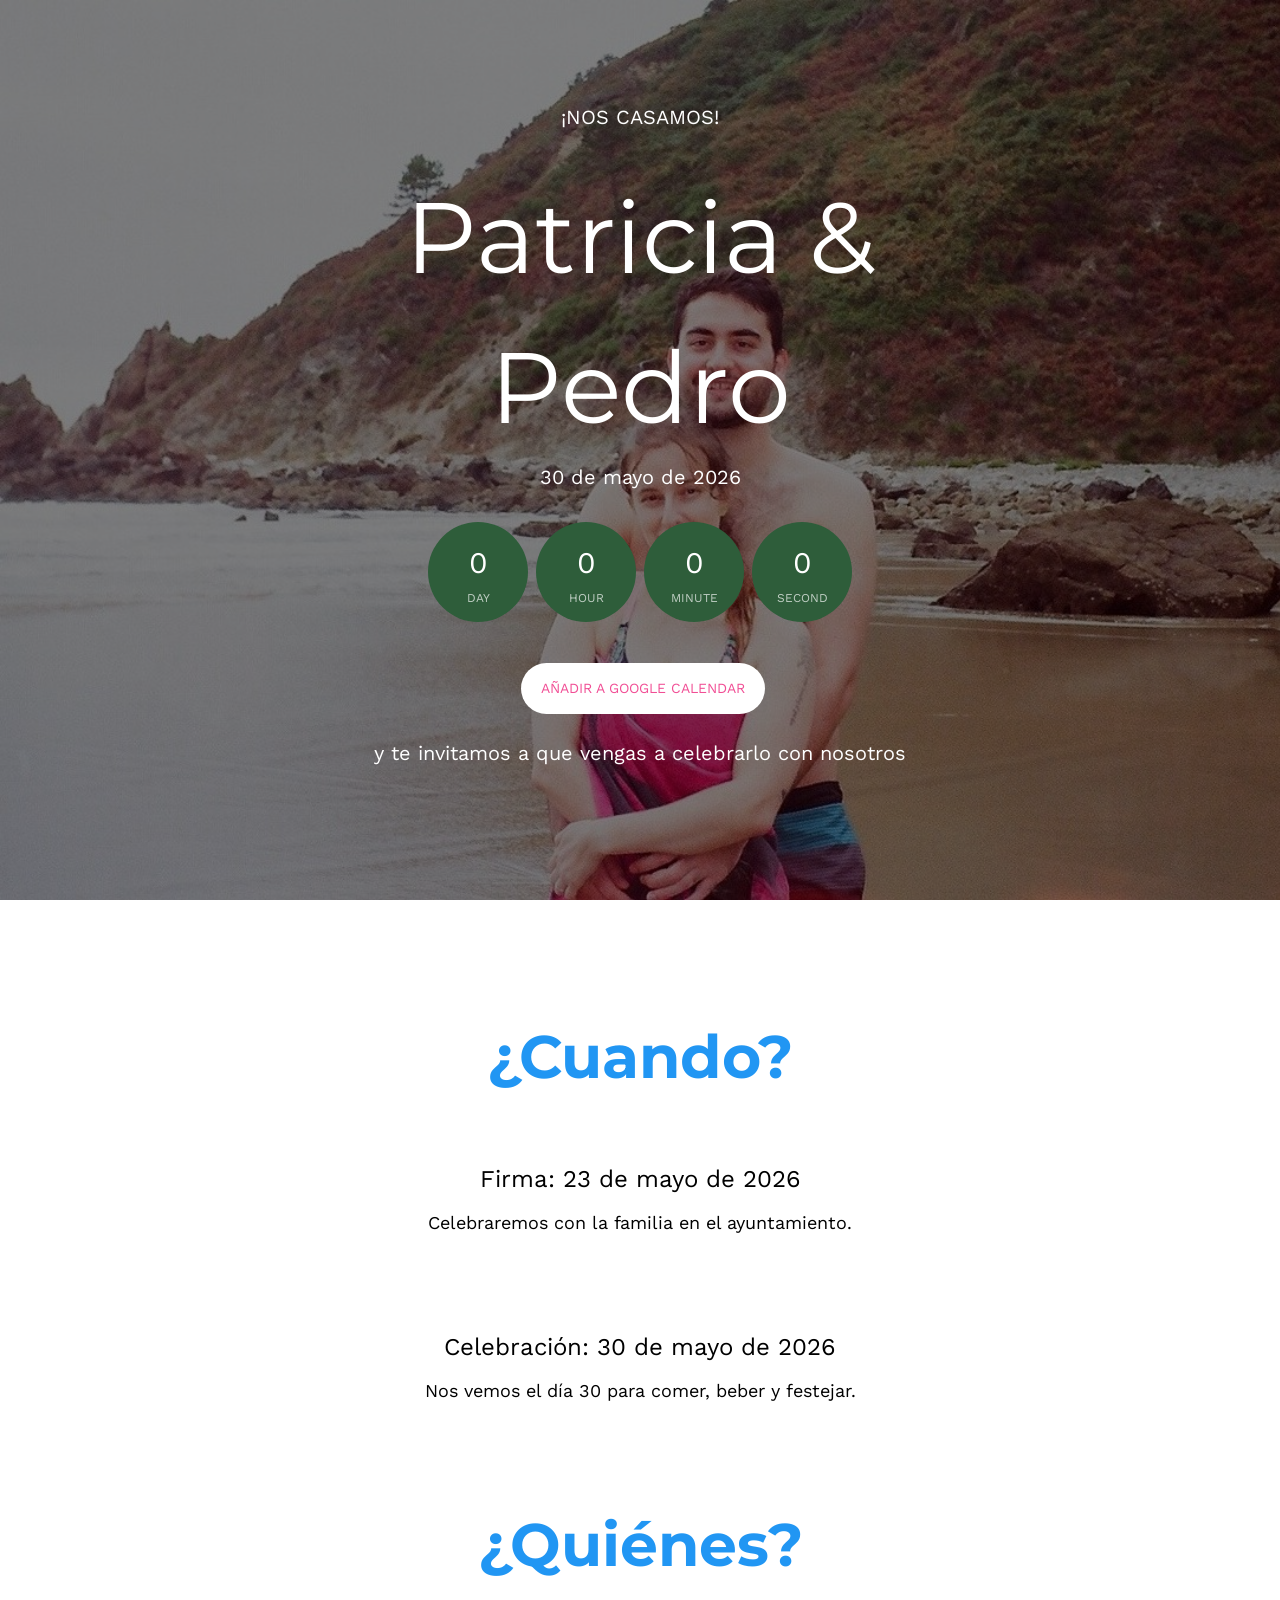
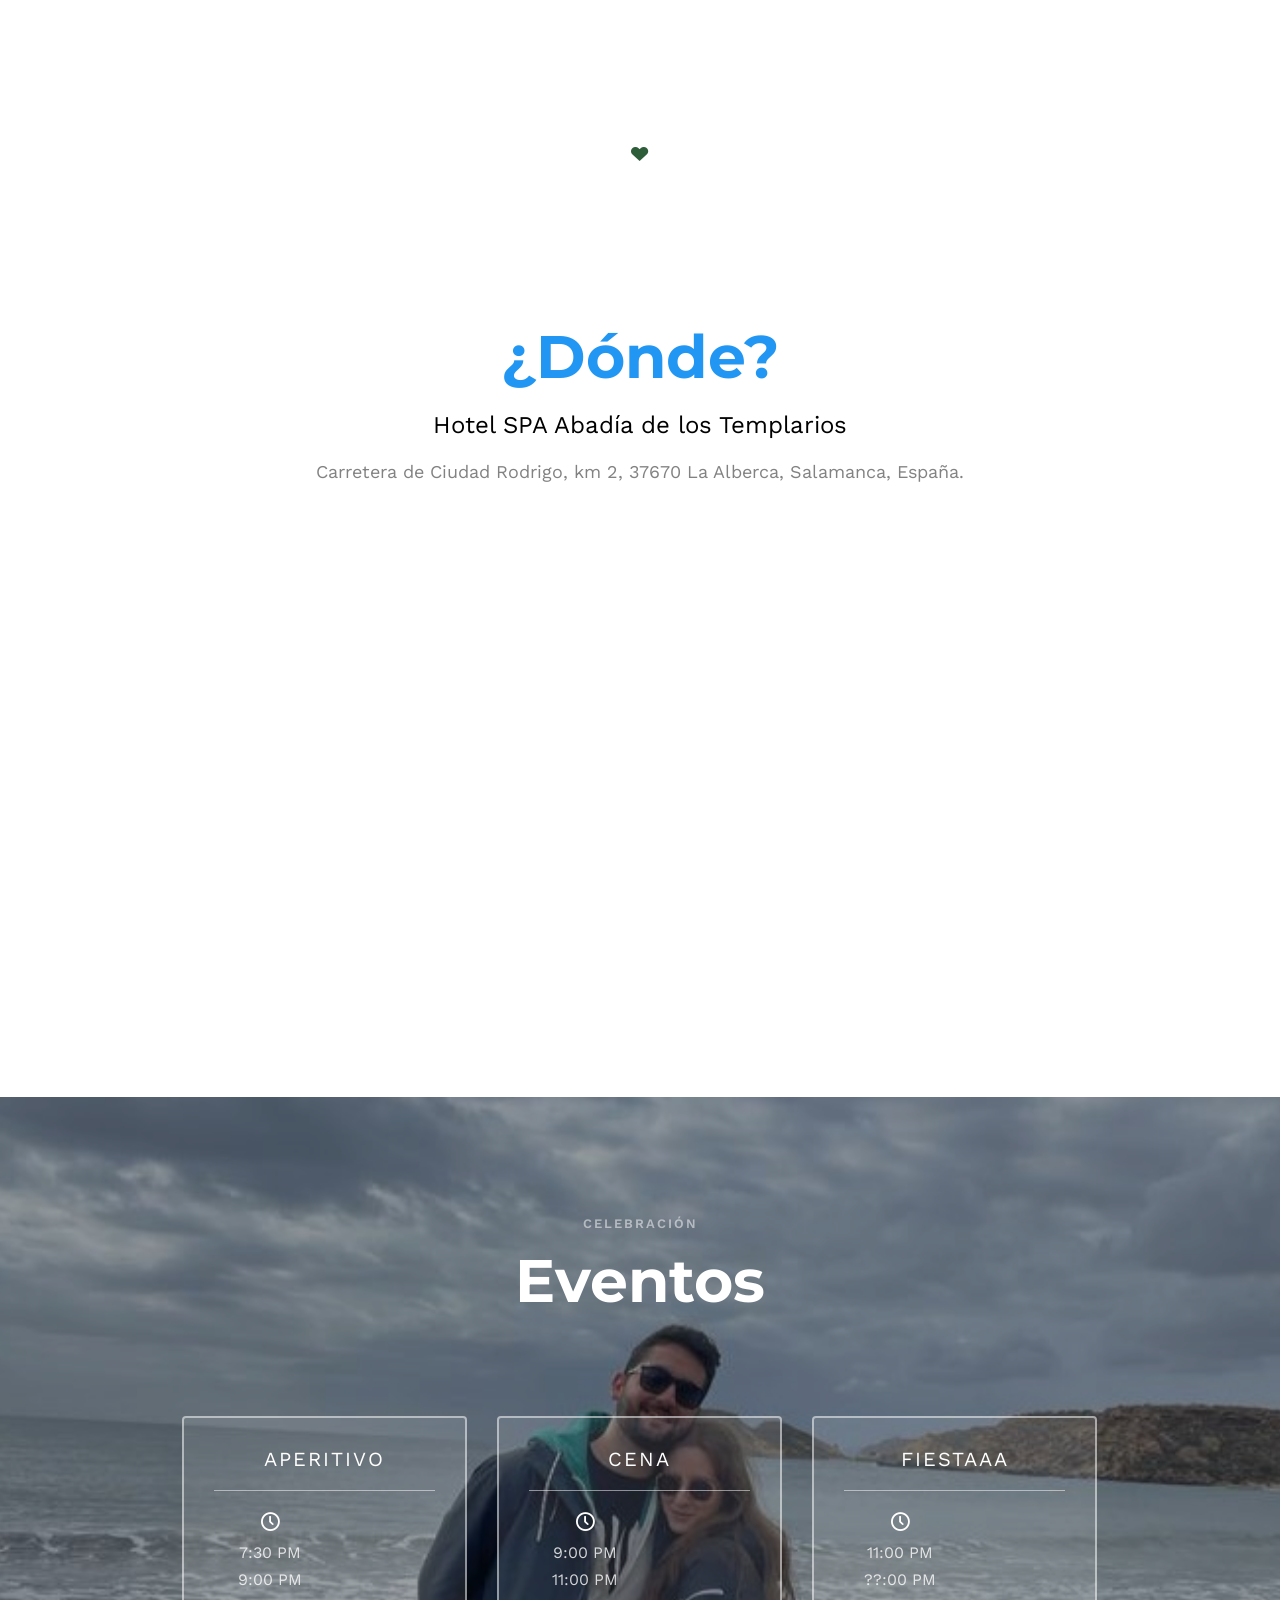
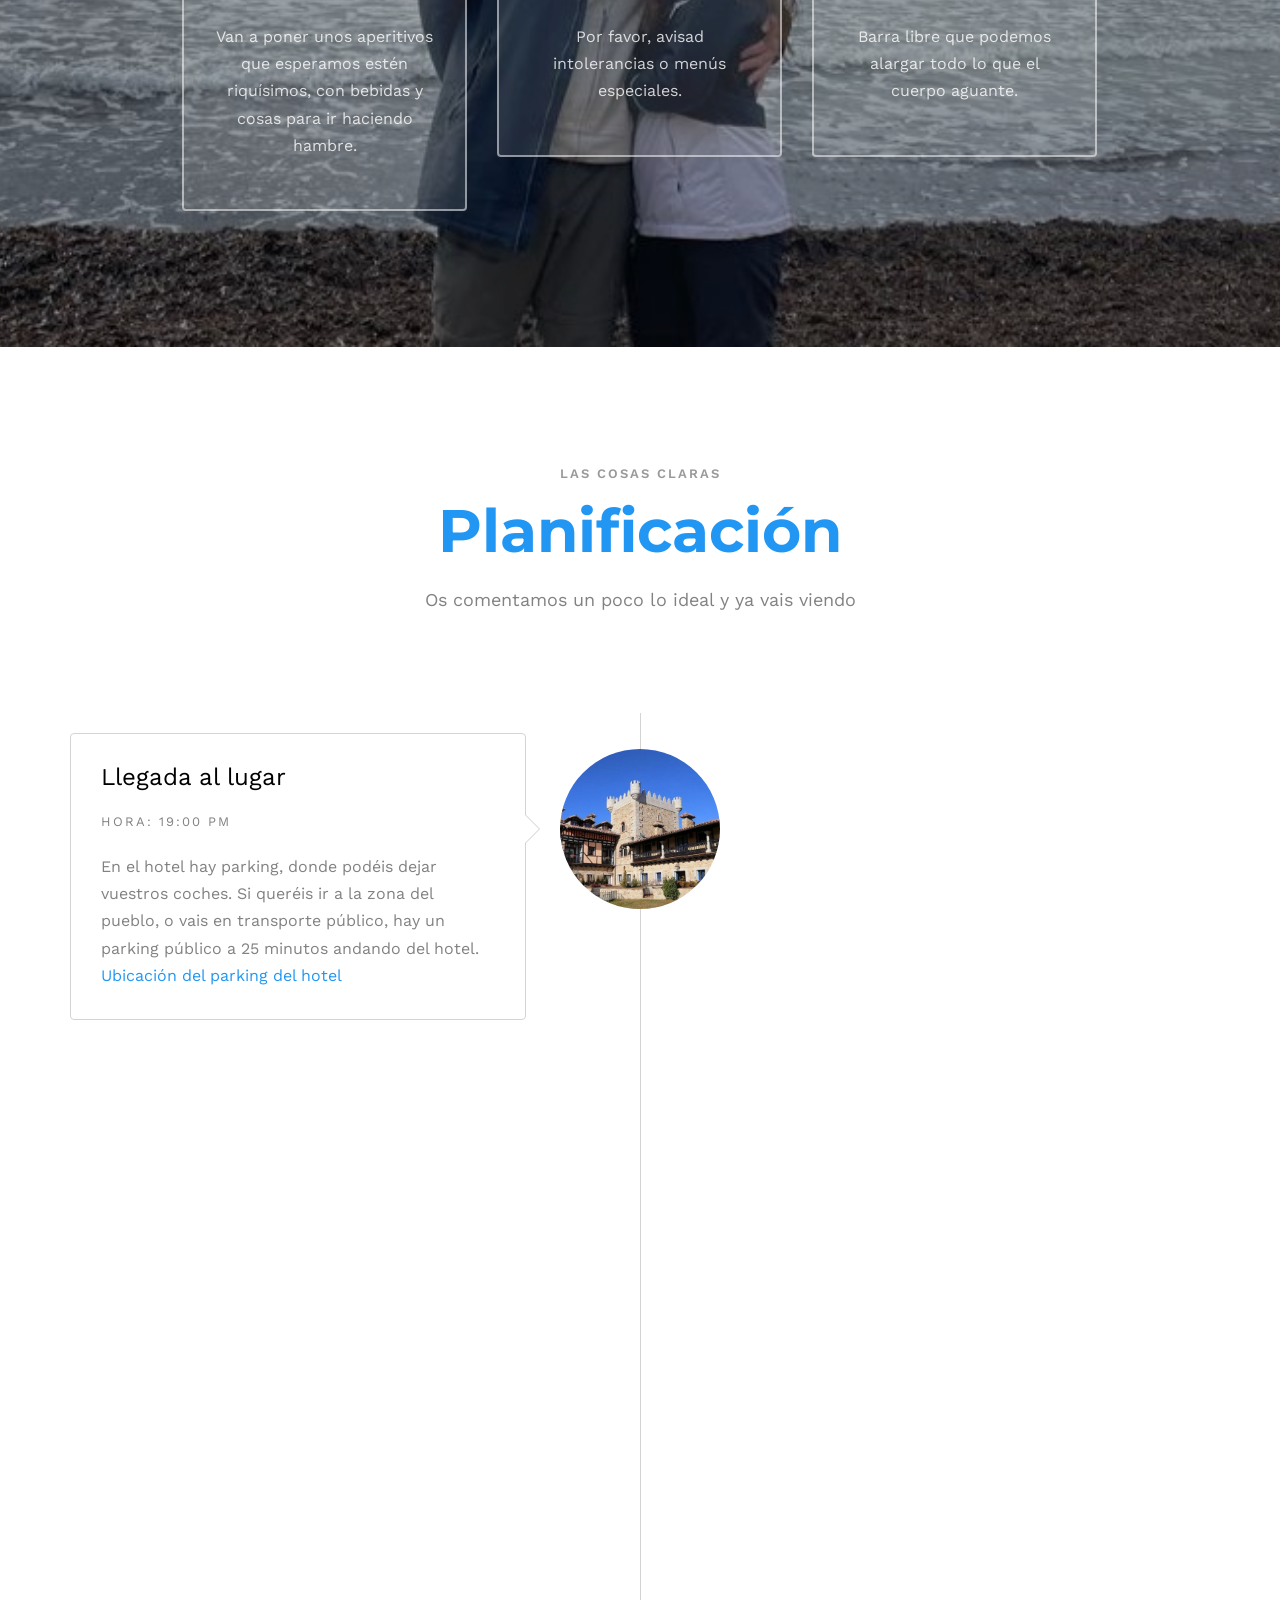
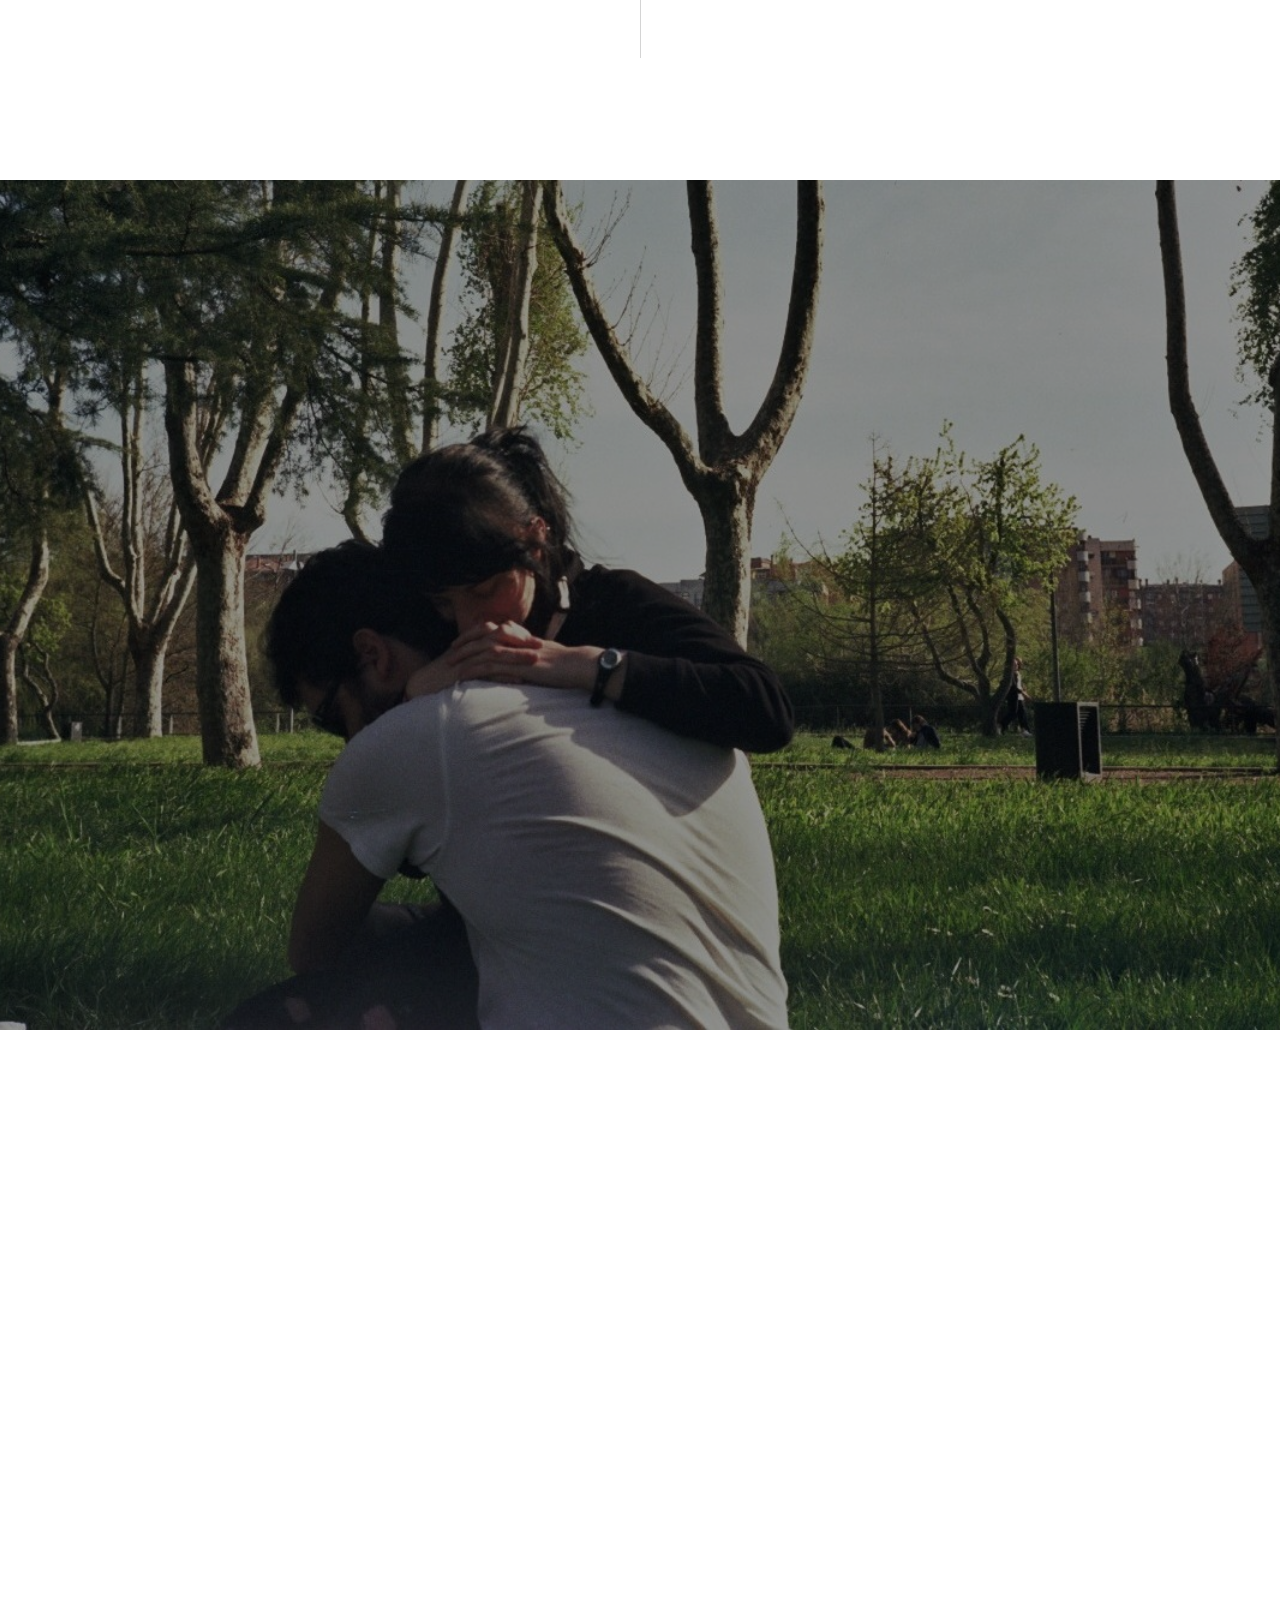
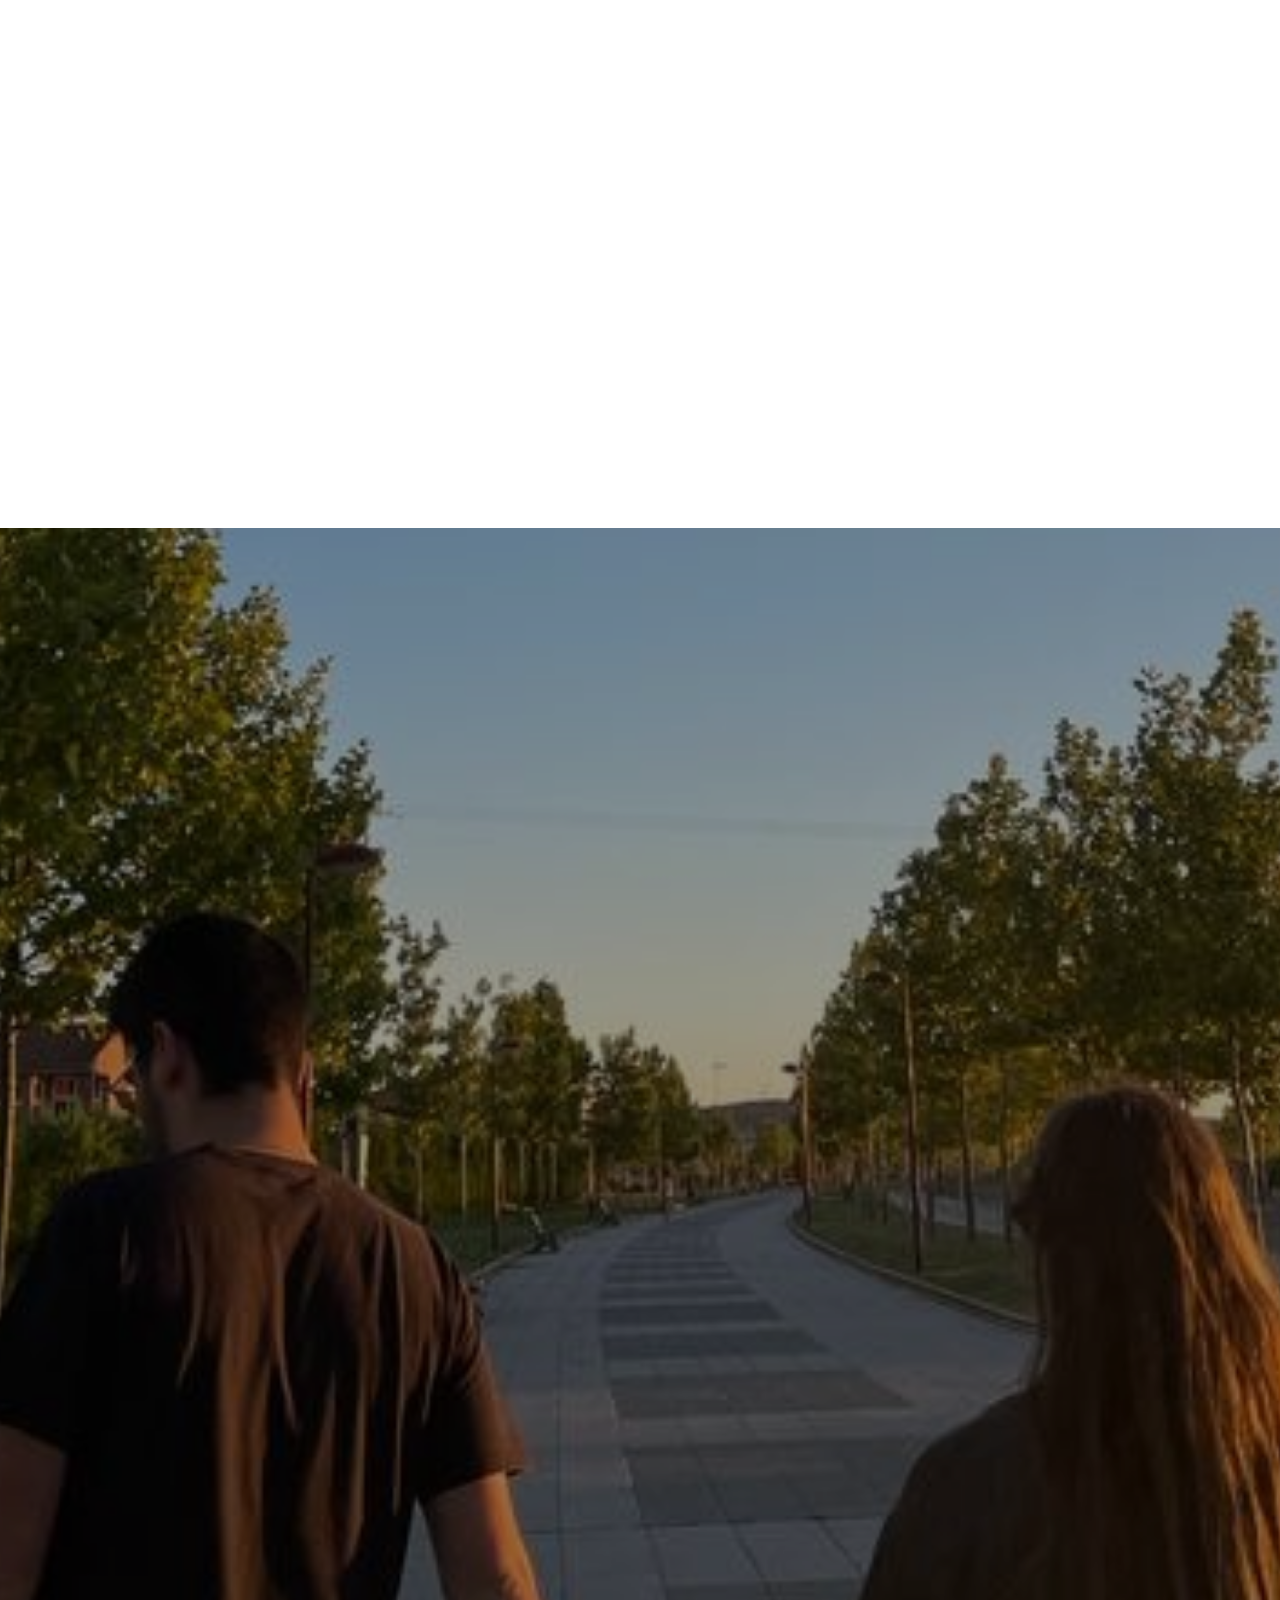
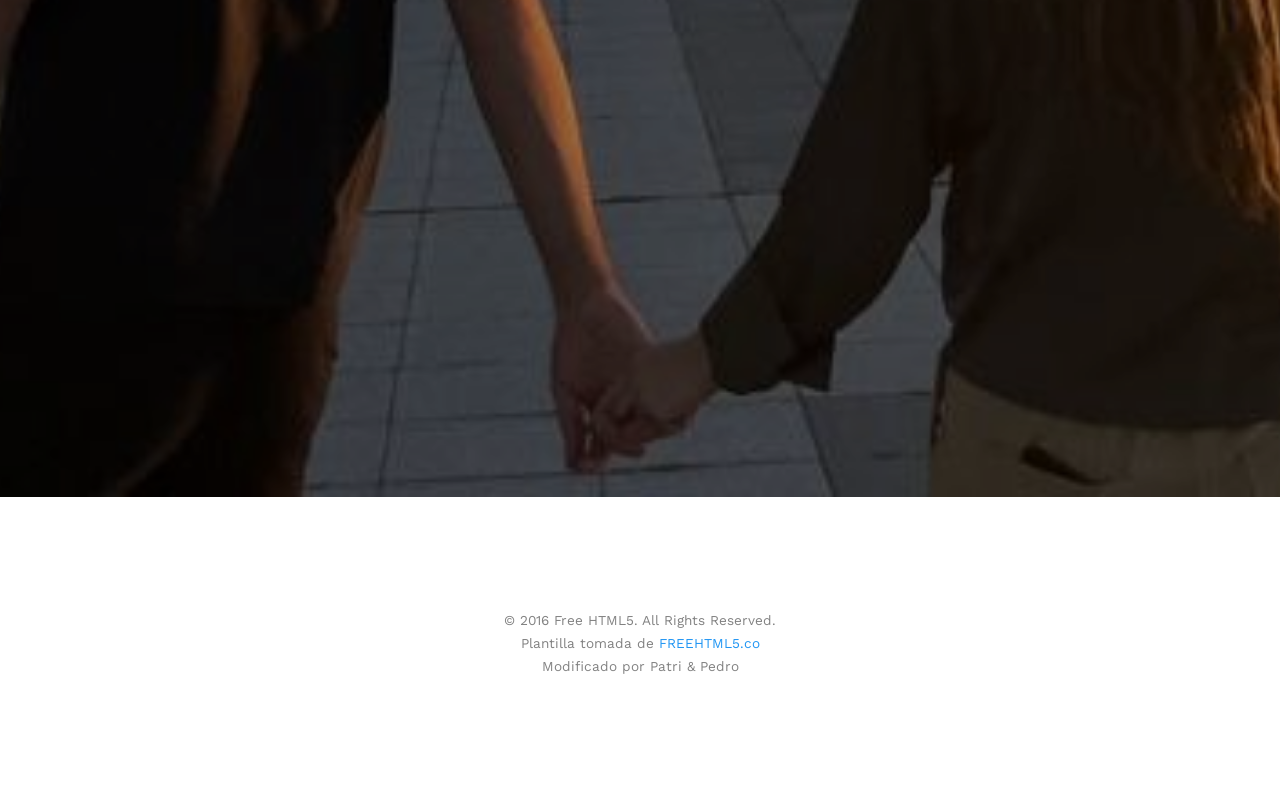
==== commit 2da86a50: "Merge branch 'dev' of https://github.com/pedrohv97/pypboda into dev" ====
--- a/index.html
+++ b/index.html
@@ -8,9 +8,9 @@
 	<meta http-equiv="X-UA-Compatible" content="IE=edge">
 	<title>Invitación &mdash; Patricia & Pedro</title>
 	<meta name="viewport" content="width=device-width, initial-scale=1">
-	<meta name="description" content="Free HTML5 Template by FREEHTML5.CO" />
-	<meta name="keywords" content="free html5, free template, free bootstrap, html5, css3, mobile first, responsive" />
-	<meta name="author" content="FREEHTML5.CO" />
+	<meta name="description" content="¡NOS CASAMOS! y te invitamos a que vengas a celebrarlo con nosotros" />
+	<meta name="keywords" content="boda, evento privado" />
+	<meta name="author" content="Patricia & Pedro" />
 
   <!-- 
 	//////////////////////////////////////////////////////
@@ -79,6 +79,7 @@
 				<div class="col-md-8 col-md-offset-2 text-center">
 					<div class="display-t">
 						<div class="display-tc animate-box" data-animate-effect="fadeIn">
+							<h2> ¡NOS CASAMOS!</h2>
 							<h1>Patricia &amp; Pedro</h1>
 							<h2> 30 de mayo de 2026</h2>
 
@@ -89,6 +90,7 @@
 									Añadir a Google Calendar
 								</a>
 							</p>
+							<h2> y te invitamos a que vengas a celebrarlo con nosotros</h2>
 						</div>
 					</div>
 				</div>
@@ -103,10 +105,10 @@
                 <h2>¿Cuando?</h2>
 				<br><br>
                 <h3>Firma: 23 de mayo de 2026</h3>
-				<h4>Celebraremos con la familia en el ayuntamiento.
+				<h4>Celebraremos con la familia en el ayuntamiento.</h4>
 				<br><br><br>
                 <h3>Celebración: 30 de mayo de 2026</h3>
-				<h4>Nos vemos el 30, para comer, beber y festejar.
+				<h4>Nos vemos el día 30 para comer, beber y festejar.</h4>
             </div>
         </div>
         <div class="row">
@@ -121,7 +123,7 @@
                 </div>
                 <div class="desc-groom">
                     <h3>Patricia S. Gracia Artero</h3>
-                    <p>La señora cero fiestas, gracias</p>
+                    <p>La señora cero fiestas, gracias.</p>
                 </div>
             </div>
 
@@ -133,7 +135,7 @@
                 </div>
                 <div class="desc-bride">
                     <h3>Pedro Hernández Vegas</h3>
-                    <p>El señor congela pan</p>
+                    <p>El señor que congela pan.</p>
                 </div>
             </div>
         </div>
@@ -145,7 +147,7 @@
 				<br><br><br>
                 <h2>¿Dónde?</h2>
                 <h3>Hotel SPA Abadía de los Templarios</h3>
-				<p>Carretera de Ciudad Rodrigo, km 2, 37670 La Alberca, Salamanca, España</p>
+				<p>Carretera de Ciudad Rodrigo, km 2, 37670 La Alberca, Salamanca, España.</p>
             </div>
         </div>
         <div class="map-container" style="width: 100%; height: 400px;">
@@ -190,7 +192,7 @@
 										<span>----</span>
 									</div>
 									
-									<p>Van a poner unos aperitivos que esperemos estén riquisimos, con bebidas y cosas para ir haciendo hambre.</p>
+									<p>Van a poner unos aperitivos que esperamos estén riquísimos, con bebidas y cosas para ir haciendo hambre.</p>
 								</div>
 							</div>
 							<div class="col-md-4 col-sm-4 text-center">
@@ -206,7 +208,7 @@
 										<span>-----</span>
 										<span>-----</span>
 									</div>
-									<p>Por favor avisen intolerancias o menús especiales.</p>
+									<p>Por favor, avisad intolerancias o menús especiales.</p>
 								</div>
 							</div>
 							<div class="col-md-4 col-sm-4 text-center">
@@ -253,9 +255,9 @@
 								</div>
 								<div class="timeline-body">
 									<p>
-										Os recomendamos que lleguéis al parking del hotel, ya que es donde vamos a celebrar la boda y la fiesta posterior. Sin embargo, lo podeis dejar en La Alberca e ir caminando.	
+										En el hotel hay parking, donde podéis dejar vuestros coches. Si queréis ir a la zona del pueblo, o vais en transporte público, hay un parking público a 25 minutos andando del hotel.	
 										<br><a href="https://maps.app.goo.gl/VbkJ3s8pn1xzG19w6" target="_blank">
-											Ubicación del Parking
+											Ubicación del parking del hotel
 										</a>
 									</p>
 								</div>
@@ -270,7 +272,7 @@
 									<span class="date">HORA: 19:30 PM</span>
 								</div>
 								<div class="timeline-body">
-									<p>En recepción decís a que veíss y os indicarán el camino, el lugar del aperitivo es exterior. Posteriormente iremos a la cena y para finalizar fiesta de barra libre.</p>
+									<p>En recepción os indicarán dónde debéis ir. El lugar del aperitivo/cóctel es exterior. Posteriormente iremos a la cena y, para finalizar, fiesta y barra libre.</p>
 								</div>
 							</div>
 						</li>
@@ -279,10 +281,10 @@
 							<div class="timeline-panel">
 								<div class="timeline-heading">
 									<h3 class="timeline-title">La noche</h3>
-									<span class="date">¡?</span>
+
 								</div>
 								<div class="timeline-body">
-									<p>Si vais a beber os recomendamos encarecidamente dormir en el hotel o en el pueblo. El hotel tiene apartamentos con variais habitaciones si quereis compartir o habitaciones preciosas. Reservad con antelación.</p>
+									<p>Si vais a beber, os recomendamos encarecidamente dormir en el hotel o en el pueblo (por razones obvias). El hotel tiene apartamentos con varias habitaciones si queréis compartir, o habitaciones preciosas, aunque hay montones de alojamientos en el pueblo. ¡Reservad con antelación!</p>
 								</div>
 							</div>
 						</li>
@@ -297,7 +299,7 @@
 		<div class="container">
 			<div class="row">
 				<div class="col-md-8 col-md-offset-2 text-center fh5co-heading animate-box">
-					<span>Dictadura</span>
+					<span>Mandato Real</span>
 					<h2>Etiqueta</h2>
 				</div>
 			</div>
@@ -306,10 +308,10 @@
 					<div class="display-tc">
 						<div class="col-md-10 col-md-offset-1">
 								<div class="event-wrap animate-box">
-									<h3>Formalitos</h3>								
-									<p>Yo creo que ya es hora de tener un evento donde nos pongamos formales. 
-										<br><br>Así que por favor, arregladitos. No hace falta que sea caro ni nuevo, pero si que se vea que os habéis puesto algo chulo.
-										<br><br>No va a ser el tipico bodorrio ni  mucho menos, pero al menos algo más elegante y divertido y tener así la escusa para ponerte ese vestido que nunca te pones Maria Antonia
+									<h3>Guapetes</h3>								
+									<p>Yo creo que ya es hora de tener un evento donde nos pongamos guapos. 
+										<br><br>Así que, por favor, arregladitos. No hace falta que sea caro ni nuevo, pero sí que se vea que os habéis puesto algo chulo.
+										<br><br>No va a ser el típico bodorrio ni mucho menos, pero al menos algo más elegante y divertido, y tener así la excusa para ponerte ese vestido que nunca te pones, María Antonia.
 									</p>
 								</div>
 							</div>	
@@ -324,27 +326,28 @@
 		<div class="container">
 			<div class="row">
 				<div class="col-md-8 col-md-offset-2 text-center fh5co-heading animate-box">
-					<span>Comunicación</span>
-					<h2>Planificación</h2>
-					<p>Os comentamos un poco lo ideal y ya vais viendo</p>
+					<h2>Comunicación</h2>
+					<span>Canal oficial</span>
 				</div>
 			</div>
 			<div class="row">
 				<div class="col-md-12 col-md-offset-0">
 					<ul class="timeline animate-box">
 						<li class="animate-box">
-							<div class="timeline-badge" style="background-image:url(images/personales/qr.jpg);"></div>
+							<div class="timeline-badge" style="background-image:url(images/personales/qr.jpg); background-position: center 70%;"></div>
 							<div class="timeline-panel">
 								<div class="timeline-heading">
-									<h3 class="timeline-title">Grupo de what's app  OPCIONAL</h3>
+									<h3 class="timeline-title">Comunidad de WhatsApp OPCIONAL</h3>
 								</div>
 								<div class="timeline-body">
 									<p>
-										No somos ultra mega fans de tener grupos de what's app, pero si que es cierto que para coordinar todo lo relacionado con la boda es lo más fácil.
-										<br>Así que si quieres, puedes unirte al grupo de what's app que hemos creado para la cosa.
+										No somos ultra mega fans de tener grupos de WhatsApp, pero sí que es cierto que para coordinar todo lo relacionado con la boda es lo más fácil.
+										<br>Así que, si quieres, puedes unirte a la comunidad de WhatsApp que hemos creado para la ocasión.
+										<br>Ahí iremos poniendo información relevante a traves del canal de difusion, y podéis preguntar cualquier duda que tengáis por el chat general.
+										<br>También habra chats internos para organizar temas de transporte, alojamiento, compartir fotos bonitas, o cualquier otra cosa que se os ocurra, podeis crear los chats que querais.
 										<br>Si no quieres, no pasa nada, nos escribes directamente y ya 😉
-										<br><a href="https://chat.whatsapp.com/LWTruorAY9M9Crz7KqflLq?mode=ac_t" target="_blank">
-											Invitación por enlace de Invitación
+										<br><a href="https://chat.whatsapp.com/Dre0RxSY0B1BilP0qSHhHd" target="_blank">
+											Invitación por enlace a la comunidad de WhatsApp
 										</a>
 									</p>
 								</div>
@@ -362,7 +365,7 @@
 			<div class="row animate-box">
 				<div class="col-md-8 col-md-offset-2 text-center fh5co-heading" style="color: #fff;">
 					<h2 style="color: #fff;">¡Apúntate!</h2>
-					<p style="font-size: 18px;">Si no quieres o no puedes venir, no hay ningún problema. Lo comprendemos perfectamente y esta invitación no fuerza a nadie. Eso si, cuanto antes lo supieramos mejor.
+					<p style="font-size: 18px;">Si no quieres o no puedes venir, no hay ningún problema. Lo comprendemos perfectamente y esta invitación no fuerza a nadie. Eso sí, cuanto antes lo supiéramos, mejor.
 						<br> <br> Si puedes y quieres venir, nos haces un favor rellenando este formulario. Pero si no quieres, nos escribes directamente y ya 😉</p>
 				</div>
 			</div>
@@ -385,8 +388,8 @@
 					<p>
 
 						<small class="block">&copy; 2016 Free HTML5. All Rights Reserved.</small> 
-						<small class="block">Plantilla cogida de <a href="http://freehtml5.co/" target="_blank">FREEHTML5.co</a></small>
-						<small class="block">Modificado por Patri</small>
+						<small class="block">Plantilla tomada de <a href="http://freehtml5.co/" target="_blank">FREEHTML5.co</a></small>
+						<small class="block">Modificado por Patri & Pedro</small>
 					</p>
 
 				</div>
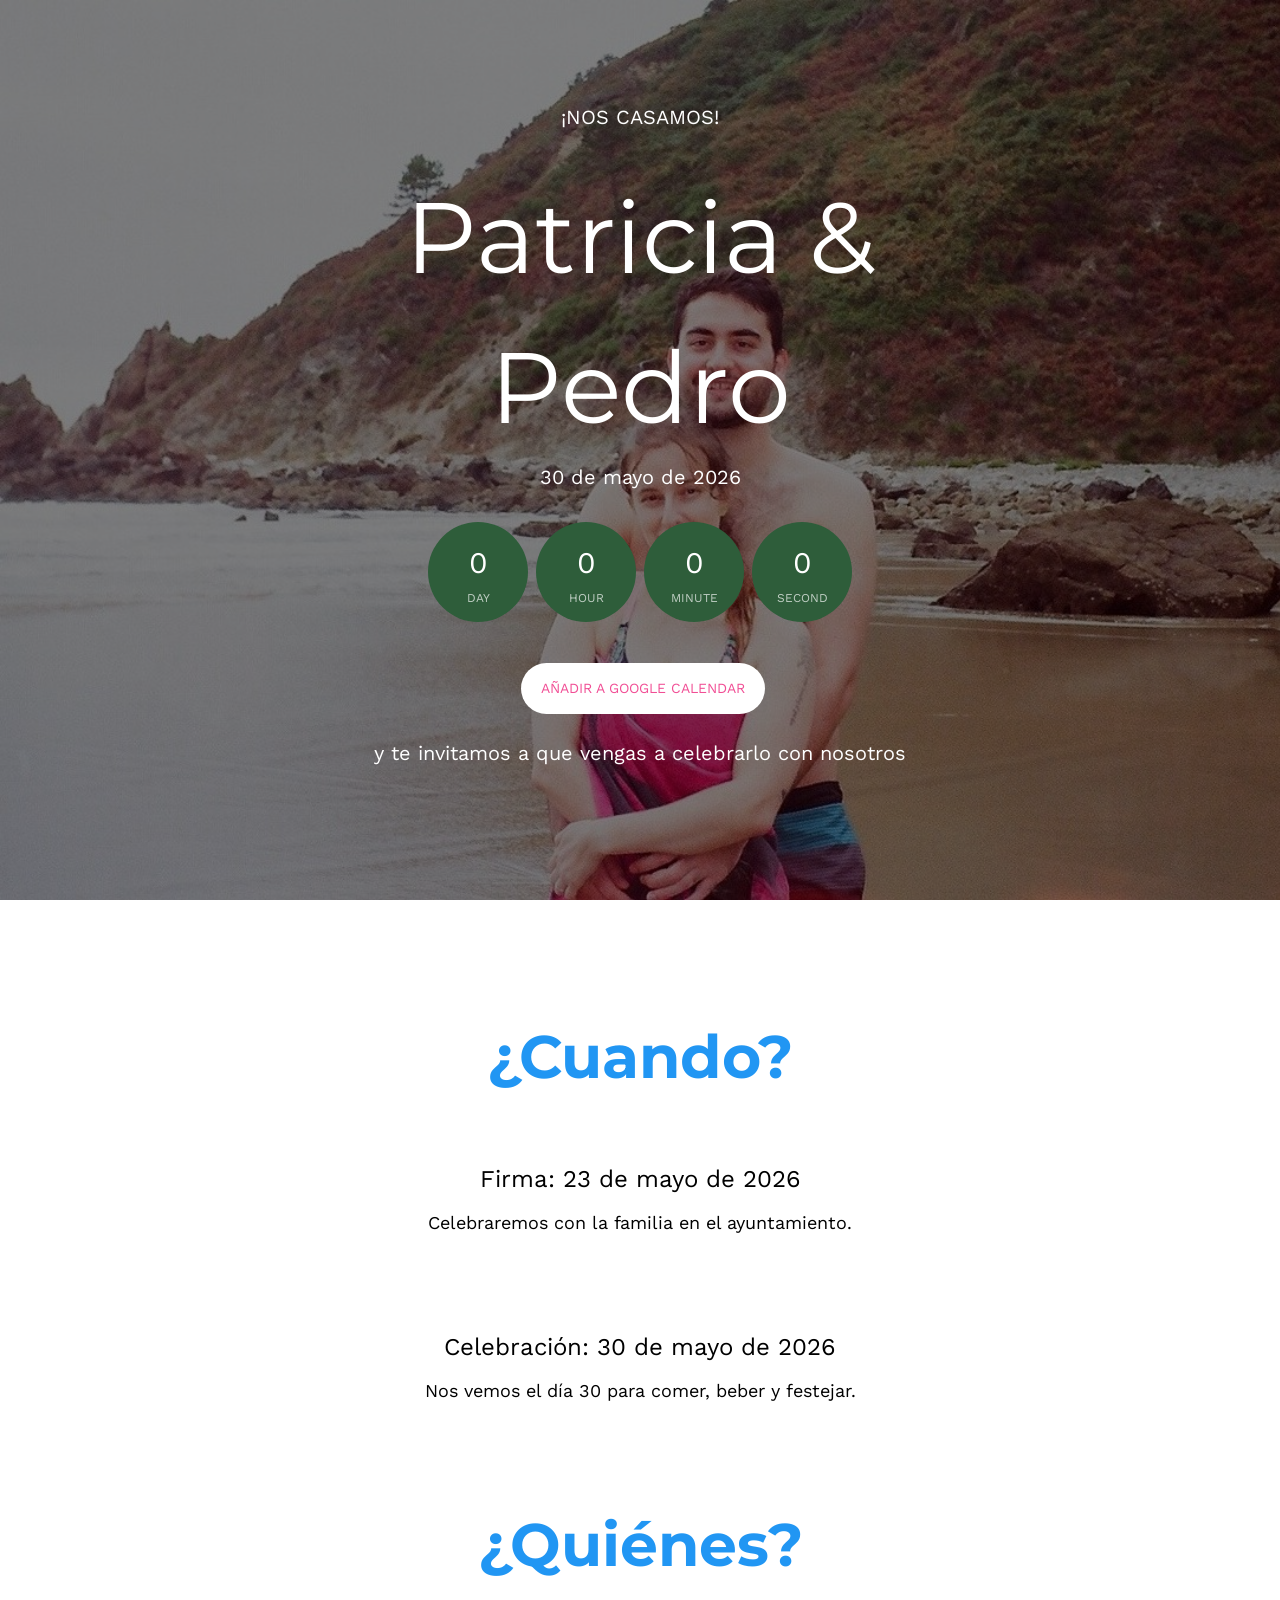
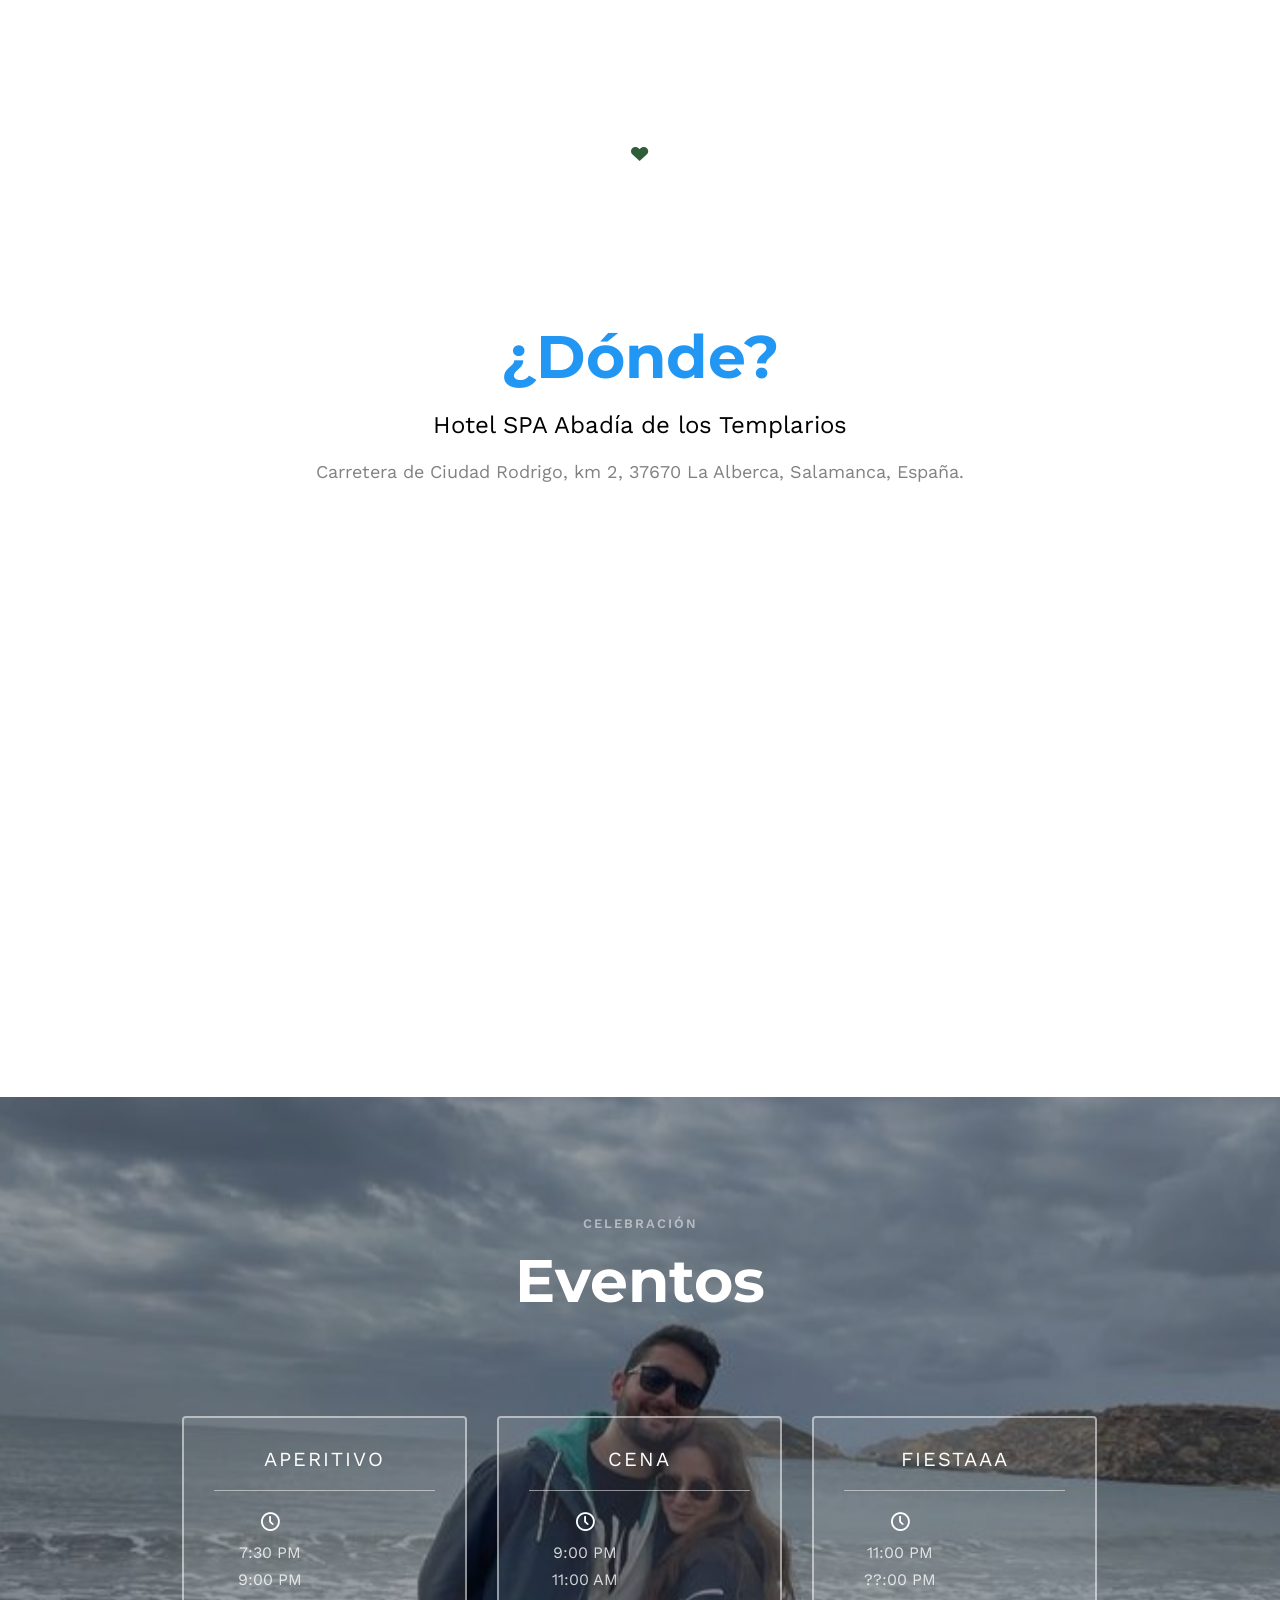
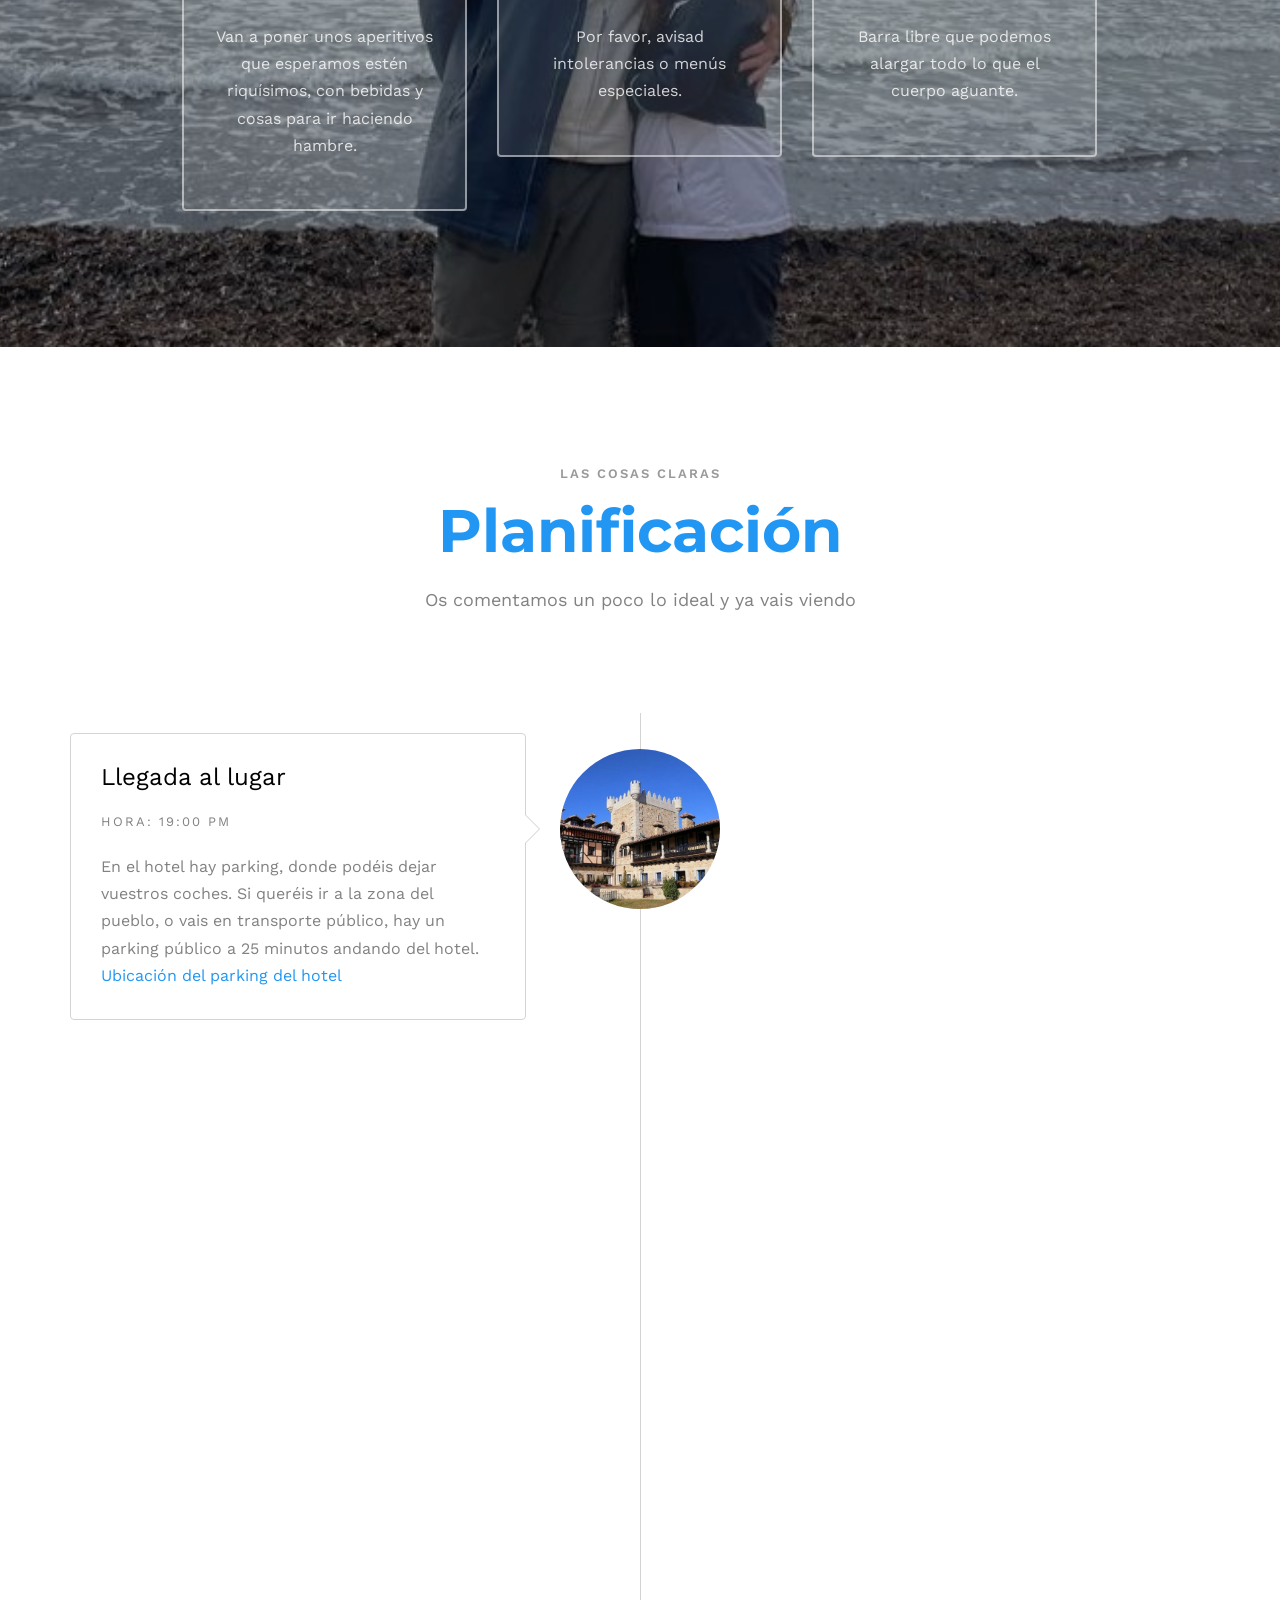
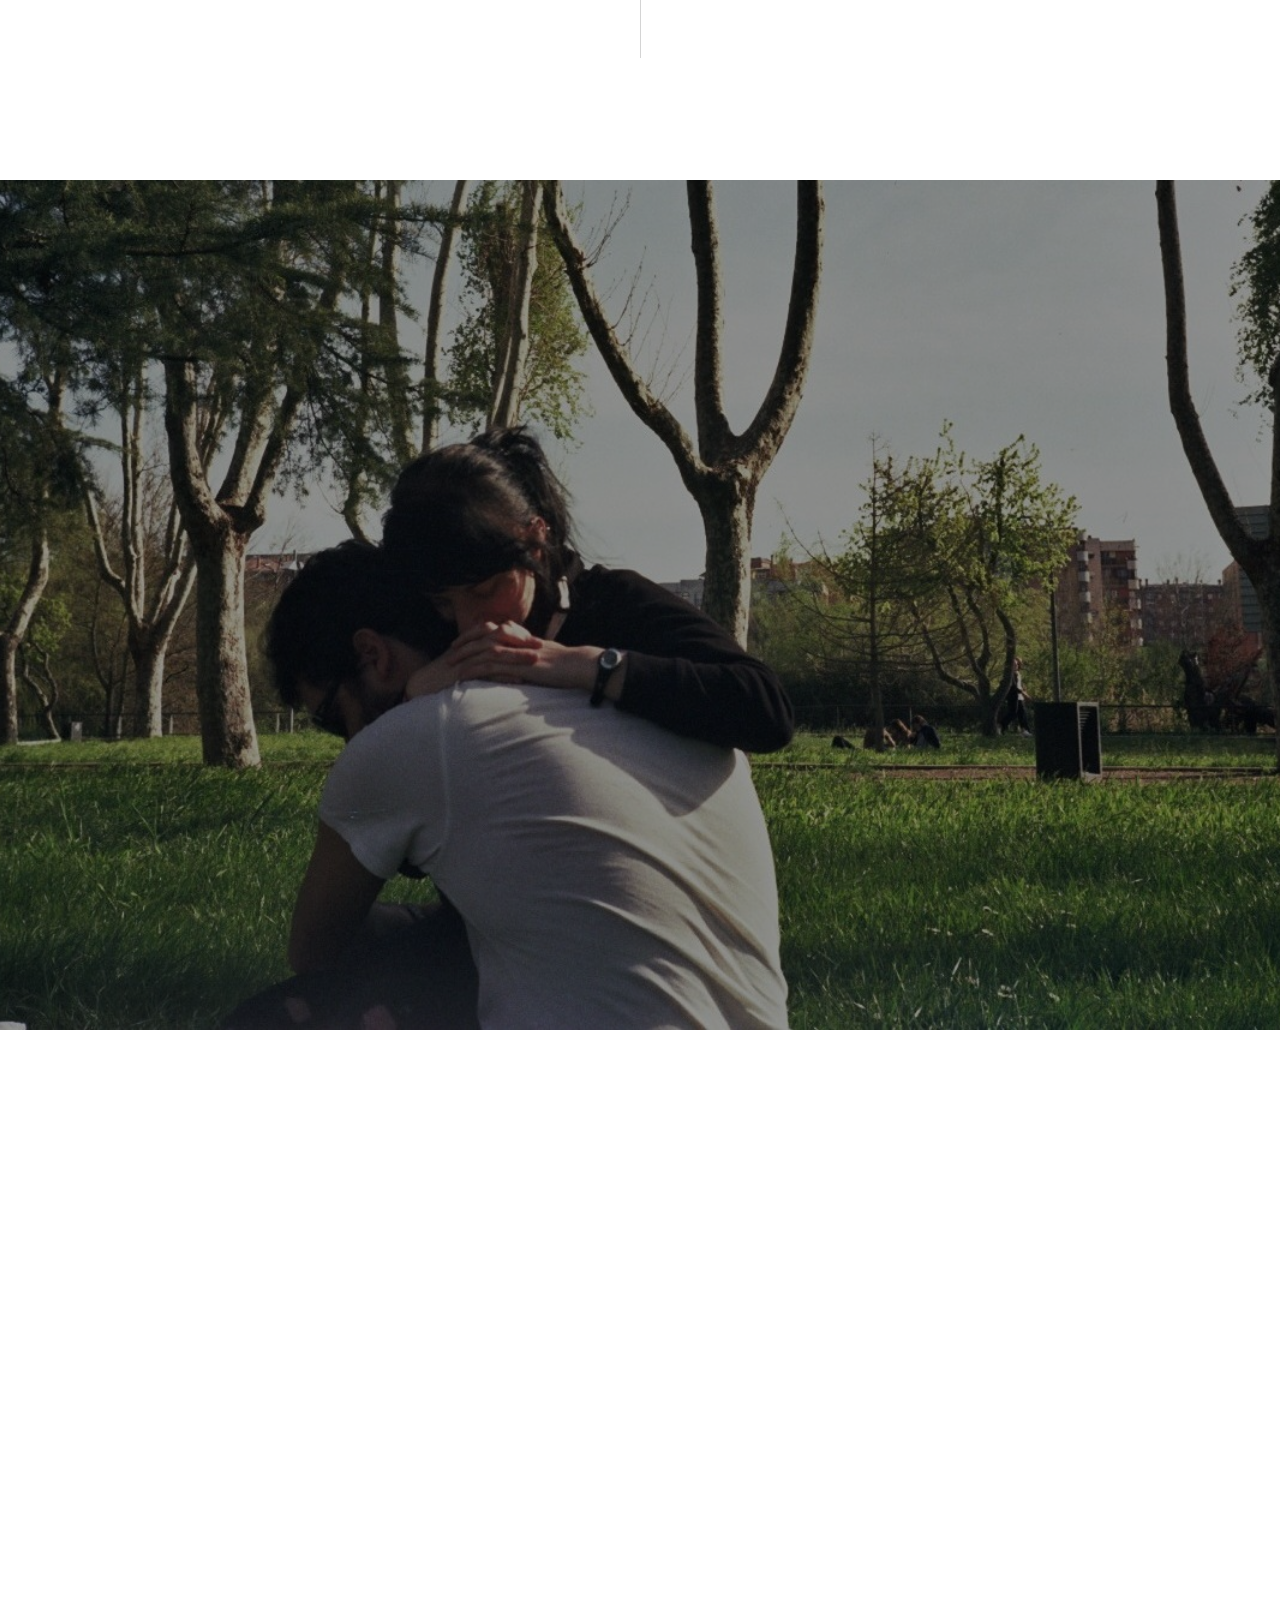
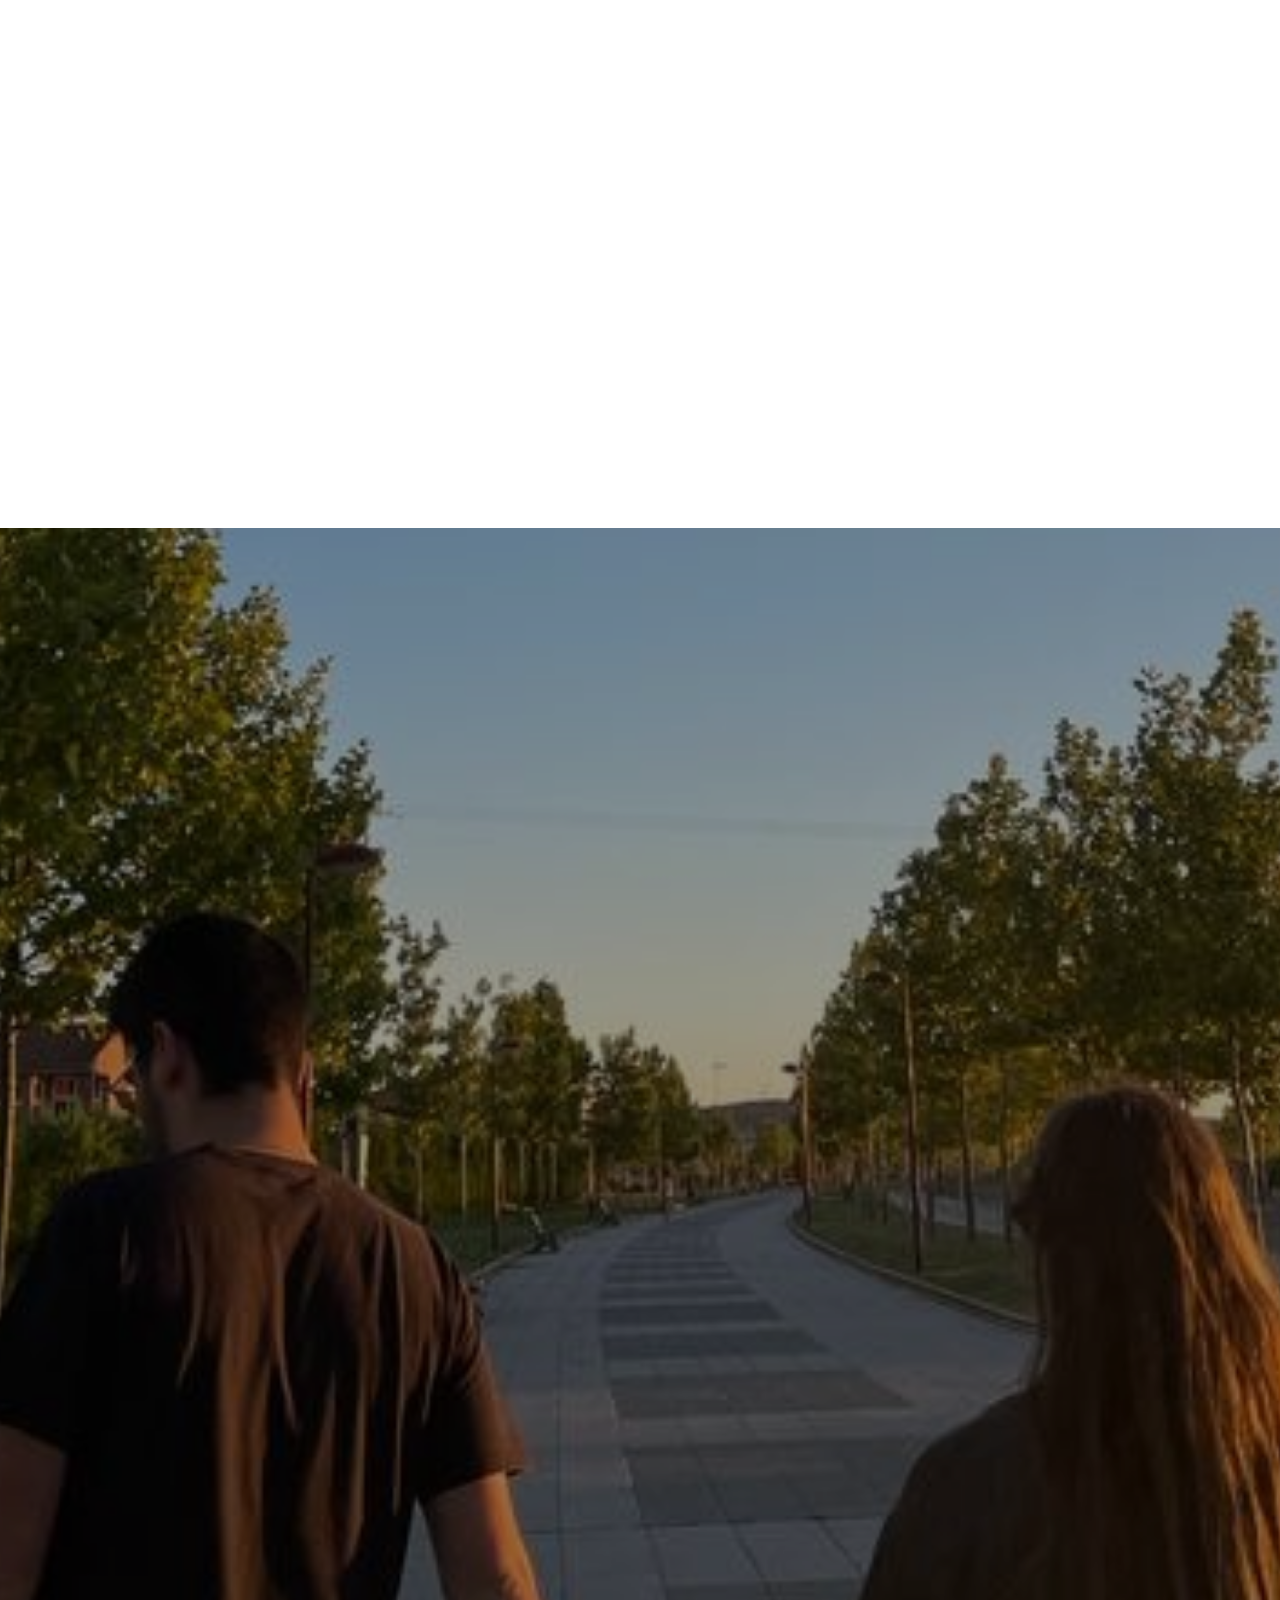
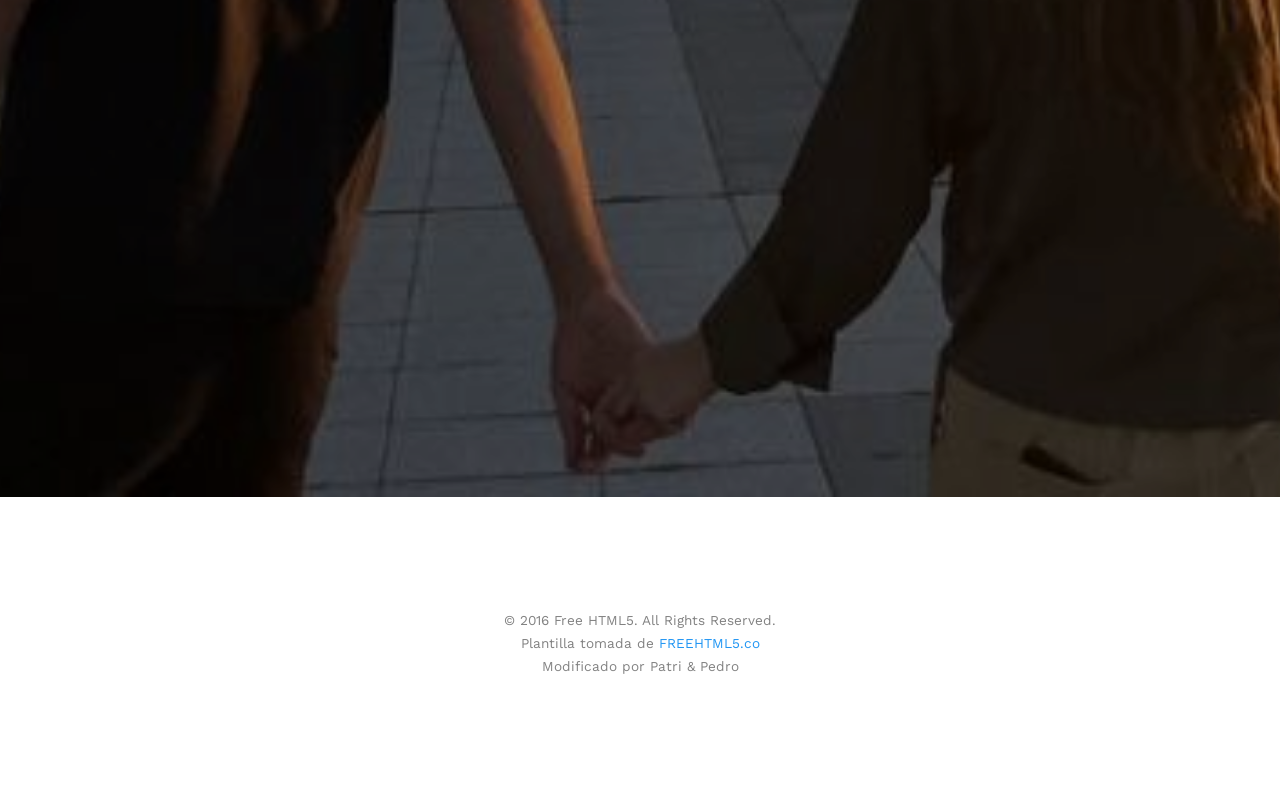
==== commit 0939e79d: "Update Google Calendar link and countdown script for wedding event" ====
--- a/index.html
+++ b/index.html
@@ -65,7 +65,14 @@
 	<![endif]-->
 <meta charset="UTF-8">
 <link href="https://fonts.googleapis.com/css?family=Work+Sans:400,700&display=swap" rel="stylesheet">
-<link href="https://fonts.googleapis.com/css?family=Montserrat:400,700&display=swap" rel="stylesheet">	</head>
+<link href="https://fonts.googleapis.com/css?family=Montserrat:400,700&display=swap" rel="stylesheet">
+		<style>
+			/* Oculta el menú hamburguesa si existe */
+			.fh5co-nav-toggle {
+				display: none !important;
+			}
+		</style>
+	</head>
 	<body>
 		
 	<div class="fh5co-loader"></div>
@@ -86,7 +93,7 @@
 							<div class="simply-countdown simply-countdown-one"></div>
 							<p>
 								<!--<a href="#" class="btn btn-default btn-sm">Guárdate esta fecha</a>-->
-								<a href="https://calendar.google.com/calendar/render?action=TEMPLATE&text=Patricia+%26+Pedro+Boda&dates=20260920T170000Z/20260921T020000Z&details=Celebración+de+la+boda+de+Patricia+y+Pedro+en+Hotel+SPA+Abadía+de+los+Templarios%2C+Salamanca%2C+España.&location=Hotel+SPA+Abadía+de+los+Templarios%2C+Salamanca%2C+España" target="_blank" class="btn btn-primary btn-sm" style="margin-left:10px;">
+								<a href="https://calendar.google.com/calendar/render?action=TEMPLATE&text=Patricia+%26+Pedro+Boda&ctz=Europe/Madrid&dates=20260530T190000/20260531T020000&details=Celebración+de+la+boda+de+Patricia+y+Pedro+en+Hotel+SPA+Abadía+de+los+Templarios%2C+Salamanca%2C+España.&location=Hotel+SPA+Abadía+de+los+Templarios%2C+Salamanca%2C+España" target="_blank" class="btn btn-primary btn-sm" style="margin-left:10px;">
 									Añadir a Google Calendar
 								</a>
 							</p>
@@ -201,7 +208,7 @@
 									<div class="event-col">
 										<i class="icon-clock"></i>
 										<span>9:00 PM</span>
-										<span>11:00 PM</span>
+										<span>11:00 AM</span>
 									</div>
         							<div class="event-col" style="visibility: hidden;"><i class="icon-calendar"></i>
 										<i class="icon-calendar"></i>
@@ -341,15 +348,15 @@
 								</div>
 								<div class="timeline-body">
 									<p>
-										No somos ultra mega fans de tener grupos de WhatsApp, pero sí que es cierto que para coordinar todo lo relacionado con la boda es lo más fácil.
-										<br>Así que, si quieres, puedes unirte a la comunidad de WhatsApp que hemos creado para la ocasión.
-										<br>Ahí iremos poniendo información relevante a traves del canal de difusion, y podéis preguntar cualquier duda que tengáis por el chat general.
-										<br>También habra chats internos para organizar temas de transporte, alojamiento, compartir fotos bonitas, o cualquier otra cosa que se os ocurra, podeis crear los chats que querais.
-										<br>Si no quieres, no pasa nada, nos escribes directamente y ya 😉
-										<br><a href="https://chat.whatsapp.com/Dre0RxSY0B1BilP0qSHhHd" target="_blank">
-											Invitación por enlace a la comunidad de WhatsApp
-										</a>
-									</p>
+	No somos ultra mega fans de tener grupos de WhatsApp, pero sí que es cierto que para coordinar todo lo relacionado con la boda es lo más fácil.
+	<br>Así que, si quieres, puedes unirte a la comunidad de WhatsApp que hemos creado para la ocasión.
+	<br>Ahí iremos poniendo información relevante a través del canal de difusión, y podéis preguntar cualquier duda que tengáis por el chat general.
+	<br>También habrá chats internos para organizar temas de transporte, alojamiento, compartir fotos bonitas o cualquier otra cosa que se os ocurra; podéis crear los chats que queráis.
+	<br>Si no quieres, no pasa nada, nos escribes directamente y ya 😉
+	<br><a href="https://chat.whatsapp.com/Dre0RxSY0B1BilP0qSHhHd" target="_blank">
+		Invitación por enlace a la comunidad de WhatsApp
+	</a>
+</p>
 								</div>
 							</div>
 						</li>						
@@ -428,21 +435,26 @@
 	<script src="js/main.js"></script>
 
 	<script>
-	// Fecha objetivo: 30 de mayo de 2026, 19:00 hora local
+	// Fecha objetivo: 30 de mayo de 2026, 19:00 hora local en España
 	var d = new Date(2026, 4, 30, 19, 0, 0); // Mes 4 = mayo (0-indexed)
 
     // default example
     simplyCountdown('.simply-countdown-one', {
         year: d.getFullYear(),
         month: d.getMonth() + 1,
-        day: d.getDate()
+        day: d.getDate(),
+        hours: d.getHours(),
+        minutes: d.getMinutes(),
+        enableUtc: false
     });
 
-    //jQuery example
+    // jQuery example
     $('#simply-countdown-losange').simplyCountdown({
         year: d.getFullYear(),
         month: d.getMonth() + 1,
         day: d.getDate(),
+        hours: d.getHours(),
+        minutes: d.getMinutes(),
         enableUtc: false
     });
 </script>
